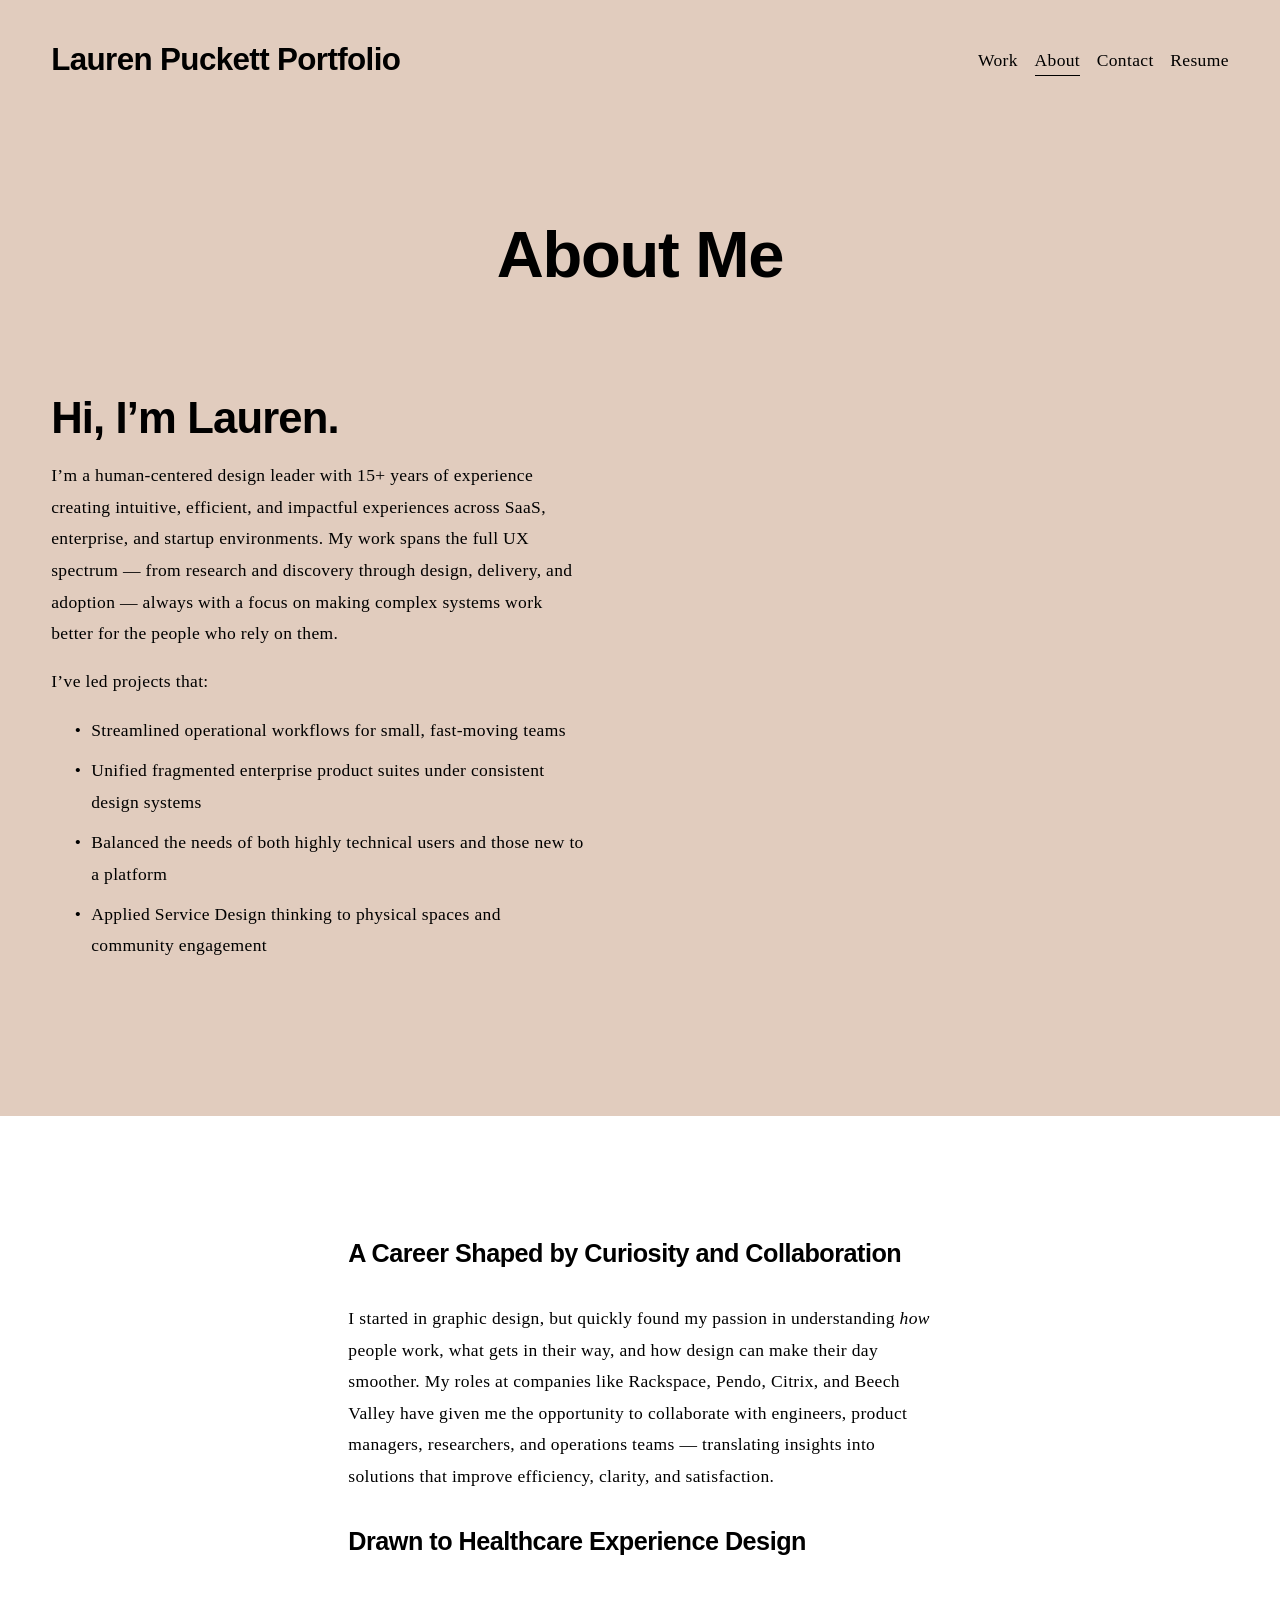
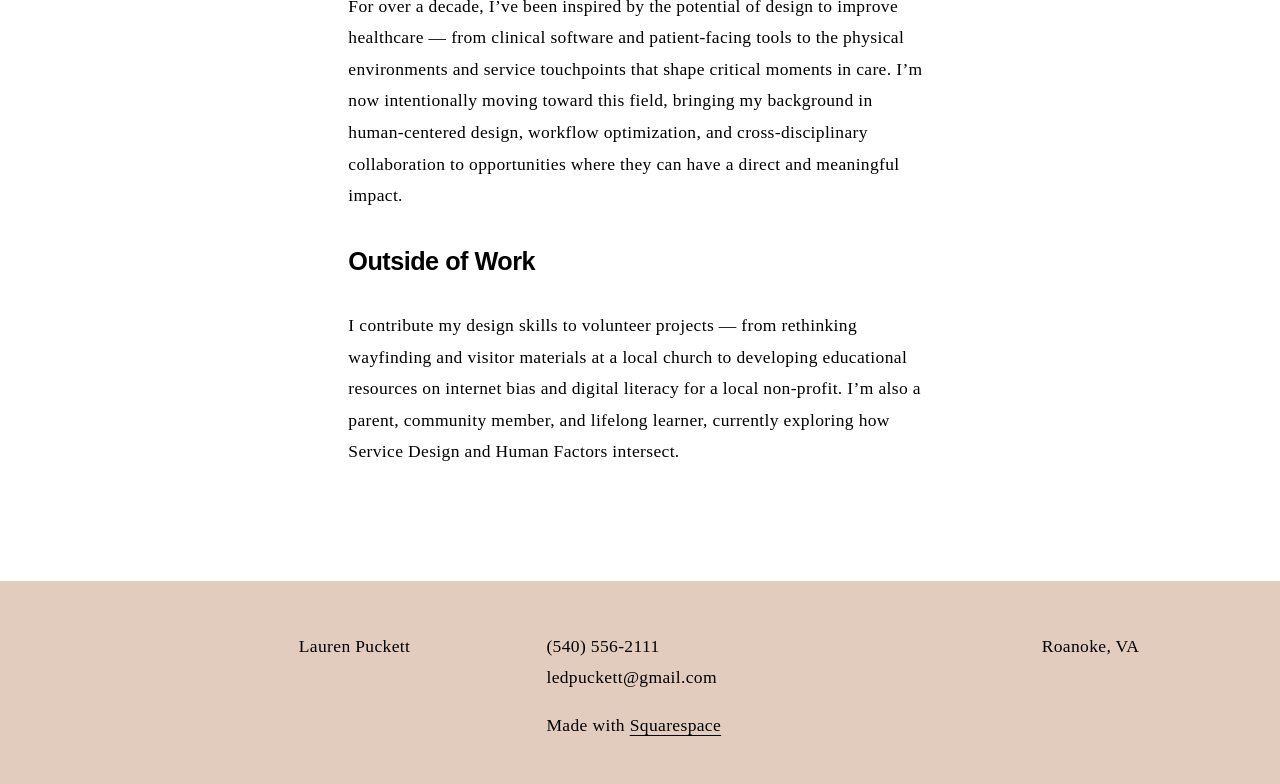
==== static-site/about/index.html @ b306e702 "Add static portfolio archive and GitHub Pages deployment" ====
<!doctype html>
<html xmlns:og="http://opengraphprotocol.org/schema/" xmlns:fb="http://www.facebook.com/2008/fbml" lang="en-US"  >
  <head>
    <meta http-equiv="X-UA-Compatible" content="IE=edge,chrome=1">
    <meta name="viewport" content="width=device-width, initial-scale=1">
    <!-- This is Squarespace. --><!-- sphere-seahorse-fy7e -->
<base href="">
<meta charset="utf-8" />
<title>About &mdash; Lauren Puckett Portfolio</title>
<meta http-equiv="Accept-CH" content="Sec-CH-UA-Platform-Version, Sec-CH-UA-Model" /><link rel="icon" type="image/x-icon" href="../assets/images.squarespace-cdn.com/content/v1/689cc88384eb314fcfc9f237/c896ab8c-9a8d-4127-ac3a-586899a2bc55/favicon--q2f39b9f0ad5f.ico"/>
<link rel="canonical" href="index.html"/>
<meta property="og:site_name" content="Lauren Puckett Portfolio"/>
<meta property="og:title" content="About &mdash; Lauren Puckett Portfolio"/>
<meta property="og:url" content="index.html"/>
<meta property="og:type" content="website"/>
<meta itemprop="name" content="About — Lauren Puckett Portfolio"/>
<meta itemprop="url" content="index.html"/>
<meta name="twitter:title" content="About — Lauren Puckett Portfolio"/>
<meta name="twitter:url" content="index.html"/>
<meta name="twitter:card" content="summary"/>
<meta name="description" content="" />
<link rel="preconnect" href="../assets/images.squarespace-cdn.com/index.bin">
<link rel="preconnect" href="../assets/use.typekit.net/index.bin" crossorigin>
<link rel="preconnect" href="../assets/p.typekit.net/index.bin" crossorigin>
<script type="text/javascript" src="../assets/use.typekit.net/ik/5oRa1Dgs-L1FjmF-NYQvxd_Z3aTxk141N_bWIL-7GDCfecjJXnX1IyvhF2jtFRZLFR6ojhwt52wtFemKwDIXZcFcjD8cwRwae6MKfcuTdc8zdKu3Scv7fbKyFsMMeMb6MKG4f43uIMMjgkMfH6qJ1R9bMg65JMJ7fbKiFsMMegI6MTMgC-r9DMj.js" async fetchpriority="high" onload="try{Typekit.load();}catch(e){} document.documentElement.classList.remove('wf-loading');"></script>
<script>document.documentElement.classList.add('wf-loading')</script>
<style>@keyframes fonts-loading { 0%, 99% { color: transparent; } } html.wf-loading * { animation: fonts-loading 3s; }</style>
<script type="text/javascript" crossorigin="anonymous" defer="true" nomodule="nomodule" src="../assets/assets.squarespace.com/@sqs/polyfiller/1.6/legacy.js"></script>
<script type="text/javascript" crossorigin="anonymous" defer="true" src="../assets/assets.squarespace.com/@sqs/polyfiller/1.6/modern.js"></script>
<script data-name="static-context">Static = window.Static || {}; Static.SQUARESPACE_CONTEXT = {"betaFeatureFlags":["member_areas_feature","new_stacked_index","campaigns_discount_section_in_automations","public_api_discounts_enabled","campaigns_merch_state","scripts_defer","i18n_beta_website_locales","enable_modernized_standalone_pages_kill_switch","output_template_css_assets","campaigns_thumbnail_layout","marketing_landing_page","commerce_product_payment_plan_editing","marketing_automations","enable_modernized_pdp_m3_fluid","contacts_and_campaigns_redesign","supports_versioned_template_assets","enable_form_submission_trigger","enable_modernized_pdp_m3_layout_ux","campaigns_discount_section_in_blasts","campaigns_new_image_layout_picker","override_block_styles","campaigns_table_v2","campaigns_import_discounts","modernized-pdp-m2-enabled","nested_categories"],"facebookAppId":"314192535267336","facebookApiVersion":"v6.0","rollups":{"squarespace-announcement-bar":{"js":"../assets/assets.squarespace.com/universal/scripts-compressed/announcement-bar-af8852d144aea019-min.en-US.js"},"squarespace-audio-player":{"css":"../assets/assets.squarespace.com/universal/styles-compressed/audio-player-b05f5197a871c566-min.en-US.css","js":"../assets/assets.squarespace.com/universal/scripts-compressed/audio-player-1edd64a4cf17c190-min.en-US.js"},"squarespace-blog-collection-list":{"css":"../assets/assets.squarespace.com/universal/styles-compressed/blog-collection-list-b4046463b72f34e2-min.en-US.css","js":"../assets/assets.squarespace.com/universal/scripts-compressed/blog-collection-list-d1cb4d231b7bd2d9-min.en-US.js"},"squarespace-calendar-block-renderer":{"css":"../assets/assets.squarespace.com/universal/styles-compressed/calendar-block-renderer-c3fef2a497c8e56b-min.en-US.css","js":"../assets/assets.squarespace.com/universal/scripts-compressed/calendar-block-renderer-5e2fc68f5d72c514-min.en-US.js"},"squarespace-chartjs-helpers":{"css":"../assets/assets.squarespace.com/universal/styles-compressed/chartjs-helpers-96b256171ee039c1-min.en-US.css","js":"../assets/assets.squarespace.com/universal/scripts-compressed/chartjs-helpers-68bb885b45e80b06-min.en-US.js"},"squarespace-comments":{"css":"../assets/assets.squarespace.com/universal/styles-compressed/comments-fff333d4c89ebeea-min.en-US.css","js":"../assets/assets.squarespace.com/universal/scripts-compressed/comments-7f15870dfec9335d-min.en-US.js"},"squarespace-custom-css-popup":{"css":"../assets/assets.squarespace.com/universal/styles-compressed/custom-css-popup-bcad0a168a2d18df-min.en-US.css","js":"../assets/assets.squarespace.com/universal/scripts-compressed/custom-css-popup-5d00dc8443a6a3a4-min.en-US.js"},"squarespace-dialog":{"css":"../assets/assets.squarespace.com/universal/styles-compressed/dialog-86aacd645d83874c-min.en-US.css","js":"../assets/assets.squarespace.com/universal/scripts-compressed/dialog-2b4af781631f6fad-min.en-US.js"},"squarespace-events-collection":{"css":"../assets/assets.squarespace.com/universal/styles-compressed/events-collection-c3fef2a497c8e56b-min.en-US.css","js":"../assets/assets.squarespace.com/universal/scripts-compressed/events-collection-0787b3d0d23c98f1-min.en-US.js"},"squarespace-form-rendering-utils":{"js":"../assets/assets.squarespace.com/universal/scripts-compressed/form-rendering-utils-e052838a72f4372d-min.en-US.js"},"squarespace-forms":{"css":"../assets/assets.squarespace.com/universal/styles-compressed/forms-0afd3c6ac30bbab1-min.en-US.css","js":"../assets/assets.squarespace.com/universal/scripts-compressed/forms-e5cec6a39de18b62-min.en-US.js"},"squarespace-gallery-collection-list":{"css":"../assets/assets.squarespace.com/universal/styles-compressed/gallery-collection-list-b4046463b72f34e2-min.en-US.css","js":"../assets/assets.squarespace.com/universal/scripts-compressed/gallery-collection-list-9537a843c229ee51-min.en-US.js"},"squarespace-image-zoom":{"css":"../assets/assets.squarespace.com/universal/styles-compressed/image-zoom-b4046463b72f34e2-min.en-US.css","js":"../assets/assets.squarespace.com/universal/scripts-compressed/image-zoom-2bd05a385cc2d38d-min.en-US.js"},"squarespace-pinterest":{"css":"../assets/assets.squarespace.com/universal/styles-compressed/pinterest-b4046463b72f34e2-min.en-US.css","js":"../assets/assets.squarespace.com/universal/scripts-compressed/pinterest-91826e15bec6b127-min.en-US.js"},"squarespace-popup-overlay":{"css":"../assets/assets.squarespace.com/universal/styles-compressed/popup-overlay-b742b752f5880972-min.en-US.css","js":"../assets/assets.squarespace.com/universal/scripts-compressed/popup-overlay-fcb1efbbc6a99ab1-min.en-US.js"},"squarespace-product-quick-view":{"css":"../assets/assets.squarespace.com/universal/styles-compressed/product-quick-view-0afd3c6ac30bbab1-min.en-US.css","js":"../assets/assets.squarespace.com/universal/scripts-compressed/product-quick-view-a8c98f55ad862b20-min.en-US.js"},"squarespace-products-collection-item-v2":{"css":"../assets/assets.squarespace.com/universal/styles-compressed/products-collection-item-v2-b4046463b72f34e2-min.en-US.css","js":"../assets/assets.squarespace.com/universal/scripts-compressed/products-collection-item-v2-0bdde0a530e65c35-min.en-US.js"},"squarespace-products-collection-list-v2":{"css":"../assets/assets.squarespace.com/universal/styles-compressed/products-collection-list-v2-b4046463b72f34e2-min.en-US.css","js":"../assets/assets.squarespace.com/universal/scripts-compressed/products-collection-list-v2-57f05cf8177470d3-min.en-US.js"},"squarespace-search-page":{"css":"../assets/assets.squarespace.com/universal/styles-compressed/search-page-90a67fc09b9b32c6-min.en-US.css","js":"../assets/assets.squarespace.com/universal/scripts-compressed/search-page-5e67e9fbe7cfa7c9-min.en-US.js"},"squarespace-search-preview":{"js":"../assets/assets.squarespace.com/universal/scripts-compressed/search-preview-0ef076d00060688c-min.en-US.js"},"squarespace-simple-liking":{"css":"../assets/assets.squarespace.com/universal/styles-compressed/simple-liking-701bf8bbc05ec6aa-min.en-US.css","js":"../assets/assets.squarespace.com/universal/scripts-compressed/simple-liking-abe35829ec344b9b-min.en-US.js"},"squarespace-social-buttons":{"css":"../assets/assets.squarespace.com/universal/styles-compressed/social-buttons-95032e5fa98e47a5-min.en-US.css","js":"../assets/assets.squarespace.com/universal/scripts-compressed/social-buttons-d7611ec542beeb0d-min.en-US.js"},"squarespace-tourdates":{"css":"../assets/assets.squarespace.com/universal/styles-compressed/tourdates-b4046463b72f34e2-min.en-US.css","js":"../assets/assets.squarespace.com/universal/scripts-compressed/tourdates-14c80ed1268bd360-min.en-US.js"},"squarespace-website-overlays-manager":{"css":"../assets/assets.squarespace.com/universal/styles-compressed/website-overlays-manager-07ea5a4e004e6710-min.en-US.css","js":"../assets/assets.squarespace.com/universal/scripts-compressed/website-overlays-manager-5494290298565b62-min.en-US.js"}},"pageType":2,"website":{"id":"689cc88384eb314fcfc9f237","captchaSettings":{"enabledForDonations":false},"cloneable":false,"contentModifiedOn":1770418809246,"formattingLocale":"en-US","fullSiteTitle":"About \u2014 Lauren Puckett Portfolio","identifier":"sphere-seahorse-fy7e","imageMetadataProcessingEnabled":false,"isHstsEnabled":true,"language":"en-US","location":{},"primaryDomain":"www.laurenpuckettportfolio.com","screenshotId":"38d2b3ce68814fff97a3f4e561adb79c390d36815efb8a6736020a22d64f7f85","shareButtonOptions":{"8":true,"6":true,"7":true,"3":true,"2":true,"1":true,"4":true},"showOwnerLogin":false,"siteDescription":"","siteStatus":{},"siteTitle":"Lauren Puckett Portfolio","sslSetting":3,"timeZone":"America/New_York","translationLocale":"en-US","typekitId":"","websiteType":4,"hasBeenCloneable":false,"statsMigrated":false,"authenticUrl":"../index.html","baseUrl":"../index.html","internalUrl":"https://sphere-seahorse-fy7e.squarespace.com","machineTimeZoneOffset":-14400000,"timeZoneAbbr":"EDT","timeZoneOffset":-14400000},"websiteSettings":{"id":"689cc88384eb314fcfc9f23a","websiteId":"689cc88384eb314fcfc9f237","subjects":[],"country":"US","state":"VA","simpleLikingEnabled":true,"popupOverlaySettings":{"style":1,"enabledPages":[]},"commentLikesAllowed":true,"commentAnonAllowed":true,"commentThreaded":true,"commentApprovalRequired":false,"commentAvatarsOn":true,"commentSortType":2,"commentFlagThreshold":0,"commentFlagsAllowed":true,"commentEnableByDefault":true,"commentDisableAfterDaysDefault":0,"disqusShortname":"","commentsEnabled":false,"businessHours":{},"storeSettings":{"returnPolicy":null,"termsOfService":null,"privacyPolicy":null,"expressCheckout":false,"continueShoppingLinkUrl":"/","useLightCart":false,"showNoteField":false,"shippingCountryDefaultValue":"US","billToShippingDefaultValue":false,"showShippingPhoneNumber":true,"isShippingPhoneRequired":false,"showBillingPhoneNumber":true,"isBillingPhoneRequired":false,"currenciesSupported":["USD","CAD","GBP","AUD","EUR","CHF","NOK","SEK","DKK","NZD","SGD","MXN","HKD","CZK","ILS","MYR","RUB","PHP","PLN","THB","BRL","ARS","COP","IDR","INR","JPY","ZAR"],"defaultCurrency":"USD","selectedCurrency":"USD","measurementStandard":1,"showCustomCheckoutForm":false,"checkoutPageMarketingOptInEnabled":true,"enableMailingListOptInByDefault":false,"sameAsRetailLocation":false,"merchandisingSettings":{"scarcityEnabledOnProductItems":false,"scarcityEnabledOnProductBlocks":false,"scarcityMessageType":"DEFAULT_SCARCITY_MESSAGE","scarcityThreshold":10,"multipleQuantityAllowedForServices":true,"restockNotificationsEnabled":false,"restockNotificationsMailingListSignUpEnabled":false,"relatedProductsEnabled":false,"relatedProductsOrdering":"random","soldOutVariantsDropdownDisabled":false,"productComposerOptedIn":false,"productComposerABTestOptedOut":false,"productReviewsEnabled":false},"minimumOrderSubtotalEnabled":false,"minimumOrderSubtotal":{"currency":"USD","value":"0.00"},"addToCartConfirmationType":2,"isLive":false,"multipleQuantityAllowedForServices":true},"useEscapeKeyToLogin":false,"ssBadgeType":1,"ssBadgePosition":4,"ssBadgeVisibility":1,"ssBadgeDevices":1,"pinterestOverlayOptions":{"mode":"disabled"},"userAccountsSettings":{"loginAllowed":true,"signupAllowed":true}},"cookieSettings":{"isCookieBannerEnabled":false,"isRestrictiveCookiePolicyEnabled":false,"cookieBannerText":"","cookieBannerTheme":"","cookieBannerVariant":"","cookieBannerPosition":"","cookieBannerCtaVariant":"","cookieBannerCtaText":"","cookieBannerAcceptType":"OPT_IN","cookieBannerOptOutCtaText":"","cookieBannerHasOptOut":false,"cookieBannerHasManageCookies":true,"cookieBannerManageCookiesLabel":"","cookieBannerSavedPreferencesText":"","cookieBannerSavedPreferencesLayout":"PILL"},"websiteCloneable":false,"collection":{"title":"About","id":"689cccbb88a1dc0d80a3fcef","fullUrl":"index.html","type":10,"permissionType":1},"subscribed":false,"appDomain":"squarespace.com","templateTweakable":true,"tweakJSON":{"form-use-theme-colors":"true","header-logo-height":"20px","header-mobile-logo-max-height":"30px","header-vert-padding":"3vw","header-width":"Full","maxPageWidth":"1800px","mobile-header-vert-padding":"6vw","pagePadding":"4vw","tweak-blog-alternating-side-by-side-image-aspect-ratio":"1:1 Square","tweak-blog-alternating-side-by-side-image-spacing":"6%","tweak-blog-alternating-side-by-side-meta-spacing":"20px","tweak-blog-alternating-side-by-side-primary-meta":"Categories","tweak-blog-alternating-side-by-side-read-more-spacing":"20px","tweak-blog-alternating-side-by-side-secondary-meta":"Date","tweak-blog-basic-grid-columns":"2","tweak-blog-basic-grid-image-aspect-ratio":"3:2 Standard","tweak-blog-basic-grid-image-spacing":"50px","tweak-blog-basic-grid-meta-spacing":"37px","tweak-blog-basic-grid-primary-meta":"Categories","tweak-blog-basic-grid-read-more-spacing":"37px","tweak-blog-basic-grid-secondary-meta":"Date","tweak-blog-item-custom-width":"75","tweak-blog-item-show-author-profile":"true","tweak-blog-item-width":"Medium","tweak-blog-masonry-columns":"2","tweak-blog-masonry-horizontal-spacing":"30px","tweak-blog-masonry-image-spacing":"20px","tweak-blog-masonry-meta-spacing":"20px","tweak-blog-masonry-primary-meta":"Categories","tweak-blog-masonry-read-more-spacing":"20px","tweak-blog-masonry-secondary-meta":"Date","tweak-blog-masonry-vertical-spacing":"30px","tweak-blog-side-by-side-image-aspect-ratio":"1:1 Square","tweak-blog-side-by-side-image-spacing":"6%","tweak-blog-side-by-side-meta-spacing":"20px","tweak-blog-side-by-side-primary-meta":"Categories","tweak-blog-side-by-side-read-more-spacing":"20px","tweak-blog-side-by-side-secondary-meta":"Date","tweak-blog-single-column-image-spacing":"50px","tweak-blog-single-column-meta-spacing":"30px","tweak-blog-single-column-primary-meta":"Categories","tweak-blog-single-column-read-more-spacing":"30px","tweak-blog-single-column-secondary-meta":"Date","tweak-events-stacked-show-thumbnails":"true","tweak-events-stacked-thumbnail-size":"3:2 Standard","tweak-fixed-header":"false","tweak-fixed-header-style":"Basic","tweak-global-animations-animation-curve":"ease","tweak-global-animations-animation-delay":"0.1s","tweak-global-animations-animation-duration":"0.1s","tweak-global-animations-animation-style":"none","tweak-global-animations-animation-type":"none","tweak-global-animations-complexity-level":"detailed","tweak-global-animations-enabled":"false","tweak-portfolio-grid-basic-custom-height":"50","tweak-portfolio-grid-overlay-custom-height":"50","tweak-portfolio-hover-follow-acceleration":"10%","tweak-portfolio-hover-follow-animation-duration":"Medium","tweak-portfolio-hover-follow-animation-type":"Fade","tweak-portfolio-hover-follow-delimiter":"Forward Slash","tweak-portfolio-hover-follow-front":"false","tweak-portfolio-hover-follow-layout":"Inline","tweak-portfolio-hover-follow-size":"75","tweak-portfolio-hover-follow-text-spacing-x":"1.5","tweak-portfolio-hover-follow-text-spacing-y":"1.5","tweak-portfolio-hover-static-animation-duration":"Medium","tweak-portfolio-hover-static-animation-type":"Scale Up","tweak-portfolio-hover-static-delimiter":"Forward Slash","tweak-portfolio-hover-static-front":"false","tweak-portfolio-hover-static-layout":"Stacked","tweak-portfolio-hover-static-size":"75","tweak-portfolio-hover-static-text-spacing-x":"1.5","tweak-portfolio-hover-static-text-spacing-y":"1.5","tweak-portfolio-index-background-animation-duration":"Medium","tweak-portfolio-index-background-animation-type":"Fade","tweak-portfolio-index-background-custom-height":"50","tweak-portfolio-index-background-delimiter":"None","tweak-portfolio-index-background-height":"Large","tweak-portfolio-index-background-horizontal-alignment":"Center","tweak-portfolio-index-background-link-format":"Stacked","tweak-portfolio-index-background-persist":"false","tweak-portfolio-index-background-vertical-alignment":"Middle","tweak-portfolio-index-background-width":"Full","tweak-transparent-header":"false"},"templateId":"5c5a519771c10ba3470d8101","templateVersion":"7.1","pageFeatures":[1,2,4],"gmRenderKey":"QUl6YVN5Q0JUUk9xNkx1dkZfSUUxcjQ2LVQ0QWVUU1YtMGQ3bXk4","templateScriptsRootUrl":"../assets/static1.squarespace.com/static/vta/5c5a519771c10ba3470d8101/scripts","impersonatedSession":false,"tzData":{"zones":[[-300,"US","E%sT",null]],"rules":{"US":[[1967,2006,null,"Oct","lastSun","2:00","0","S"],[1987,2006,null,"Apr","Sun>=1","2:00","1:00","D"],[2007,"max",null,"Mar","Sun>=8","2:00","1:00","D"],[2007,"max",null,"Nov","Sun>=1","2:00","0","S"]]}},"showAnnouncementBar":false,"recaptchaEnterpriseContext":{"recaptchaEnterpriseSiteKey":"6LdDFQwjAAAAAPigEvvPgEVbb7QBm-TkVJdDTlAv"},"i18nContext":{"timeZoneData":{"id":"America/New_York","name":"Eastern Time"}},"env":"PRODUCTION","visitorFormContext":{"formFieldFormats":{"initialPhoneFormat":{"id":0,"type":"PHONE_NUMBER","country":"US","labelLocale":"en-US","fields":[{"type":"SEPARATOR","label":"(","identifier":"LeftParen","length":0,"required":false,"metadata":{}},{"type":"FIELD","label":"1","identifier":"1","length":3,"required":false,"metadata":{}},{"type":"SEPARATOR","label":")","identifier":"RightParen","length":0,"required":false,"metadata":{}},{"type":"SEPARATOR","label":" ","identifier":"Space","length":0,"required":false,"metadata":{}},{"type":"FIELD","label":"2","identifier":"2","length":3,"required":false,"metadata":{}},{"type":"SEPARATOR","label":"-","identifier":"Dash","length":0,"required":false,"metadata":{}},{"type":"FIELD","label":"3","identifier":"3","length":14,"required":false,"metadata":{}}]},"initialNameOrder":"GIVEN_FIRST","initialAddressFormat":{"id":0,"type":"ADDRESS","country":"US","labelLocale":"en","fields":[{"type":"FIELD","label":"Address Line 1","identifier":"Line1","length":0,"required":true,"metadata":{"autocomplete":"address-line1"}},{"type":"SEPARATOR","label":"\n","identifier":"Newline","length":0,"required":false,"metadata":{}},{"type":"FIELD","label":"Address Line 2","identifier":"Line2","length":0,"required":false,"metadata":{"autocomplete":"address-line2"}},{"type":"SEPARATOR","label":"\n","identifier":"Newline","length":0,"required":false,"metadata":{}},{"type":"FIELD","label":"City","identifier":"City","length":0,"required":true,"metadata":{"autocomplete":"address-level2"}},{"type":"SEPARATOR","label":",","identifier":"Comma","length":0,"required":false,"metadata":{}},{"type":"SEPARATOR","label":" ","identifier":"Space","length":0,"required":false,"metadata":{}},{"type":"FIELD","label":"State","identifier":"State","length":0,"required":true,"metadata":{"autocomplete":"address-level1"}},{"type":"SEPARATOR","label":" ","identifier":"Space","length":0,"required":false,"metadata":{}},{"type":"FIELD","label":"ZIP Code","identifier":"Zip","length":0,"required":true,"metadata":{"autocomplete":"postal-code"}}]},"countries":[{"name":"Afghanistan","code":"AF","phoneCode":"+93"},{"name":"\u00C5land Islands","code":"AX","phoneCode":"+358"},{"name":"Albania","code":"AL","phoneCode":"+355"},{"name":"Algeria","code":"DZ","phoneCode":"+213"},{"name":"American Samoa","code":"AS","phoneCode":"+1"},{"name":"Andorra","code":"AD","phoneCode":"+376"},{"name":"Angola","code":"AO","phoneCode":"+244"},{"name":"Anguilla","code":"AI","phoneCode":"+1"},{"name":"Antigua & Barbuda","code":"AG","phoneCode":"+1"},{"name":"Argentina","code":"AR","phoneCode":"+54"},{"name":"Armenia","code":"AM","phoneCode":"+374"},{"name":"Aruba","code":"AW","phoneCode":"+297"},{"name":"Ascension Island","code":"AC","phoneCode":"+247"},{"name":"Australia","code":"AU","phoneCode":"+61"},{"name":"Austria","code":"AT","phoneCode":"+43"},{"name":"Azerbaijan","code":"AZ","phoneCode":"+994"},{"name":"Bahamas","code":"BS","phoneCode":"+1"},{"name":"Bahrain","code":"BH","phoneCode":"+973"},{"name":"Bangladesh","code":"BD","phoneCode":"+880"},{"name":"Barbados","code":"BB","phoneCode":"+1"},{"name":"Belarus","code":"BY","phoneCode":"+375"},{"name":"Belgium","code":"BE","phoneCode":"+32"},{"name":"Belize","code":"BZ","phoneCode":"+501"},{"name":"Benin","code":"BJ","phoneCode":"+229"},{"name":"Bermuda","code":"BM","phoneCode":"+1"},{"name":"Bhutan","code":"BT","phoneCode":"+975"},{"name":"Bolivia","code":"BO","phoneCode":"+591"},{"name":"Bosnia & Herzegovina","code":"BA","phoneCode":"+387"},{"name":"Botswana","code":"BW","phoneCode":"+267"},{"name":"Brazil","code":"BR","phoneCode":"+55"},{"name":"British Indian Ocean Territory","code":"IO","phoneCode":"+246"},{"name":"British Virgin Islands","code":"VG","phoneCode":"+1"},{"name":"Brunei","code":"BN","phoneCode":"+673"},{"name":"Bulgaria","code":"BG","phoneCode":"+359"},{"name":"Burkina Faso","code":"BF","phoneCode":"+226"},{"name":"Burundi","code":"BI","phoneCode":"+257"},{"name":"Cambodia","code":"KH","phoneCode":"+855"},{"name":"Cameroon","code":"CM","phoneCode":"+237"},{"name":"Canada","code":"CA","phoneCode":"+1"},{"name":"Cape Verde","code":"CV","phoneCode":"+238"},{"name":"Caribbean Netherlands","code":"BQ","phoneCode":"+599"},{"name":"Cayman Islands","code":"KY","phoneCode":"+1"},{"name":"Central African Republic","code":"CF","phoneCode":"+236"},{"name":"Chad","code":"TD","phoneCode":"+235"},{"name":"Chile","code":"CL","phoneCode":"+56"},{"name":"China","code":"CN","phoneCode":"+86"},{"name":"Christmas Island","code":"CX","phoneCode":"+61"},{"name":"Cocos (Keeling) Islands","code":"CC","phoneCode":"+61"},{"name":"Colombia","code":"CO","phoneCode":"+57"},{"name":"Comoros","code":"KM","phoneCode":"+269"},{"name":"Congo - Brazzaville","code":"CG","phoneCode":"+242"},{"name":"Congo - Kinshasa","code":"CD","phoneCode":"+243"},{"name":"Cook Islands","code":"CK","phoneCode":"+682"},{"name":"Costa Rica","code":"CR","phoneCode":"+506"},{"name":"C\u00F4te d\u2019Ivoire","code":"CI","phoneCode":"+225"},{"name":"Croatia","code":"HR","phoneCode":"+385"},{"name":"Cuba","code":"CU","phoneCode":"+53"},{"name":"Cura\u00E7ao","code":"CW","phoneCode":"+599"},{"name":"Cyprus","code":"CY","phoneCode":"+357"},{"name":"Czechia","code":"CZ","phoneCode":"+420"},{"name":"Denmark","code":"DK","phoneCode":"+45"},{"name":"Djibouti","code":"DJ","phoneCode":"+253"},{"name":"Dominica","code":"DM","phoneCode":"+1"},{"name":"Dominican Republic","code":"DO","phoneCode":"+1"},{"name":"Ecuador","code":"EC","phoneCode":"+593"},{"name":"Egypt","code":"EG","phoneCode":"+20"},{"name":"El Salvador","code":"SV","phoneCode":"+503"},{"name":"Equatorial Guinea","code":"GQ","phoneCode":"+240"},{"name":"Eritrea","code":"ER","phoneCode":"+291"},{"name":"Estonia","code":"EE","phoneCode":"+372"},{"name":"Eswatini","code":"SZ","phoneCode":"+268"},{"name":"Ethiopia","code":"ET","phoneCode":"+251"},{"name":"Falkland Islands","code":"FK","phoneCode":"+500"},{"name":"Faroe Islands","code":"FO","phoneCode":"+298"},{"name":"Fiji","code":"FJ","phoneCode":"+679"},{"name":"Finland","code":"FI","phoneCode":"+358"},{"name":"France","code":"FR","phoneCode":"+33"},{"name":"French Guiana","code":"GF","phoneCode":"+594"},{"name":"French Polynesia","code":"PF","phoneCode":"+689"},{"name":"Gabon","code":"GA","phoneCode":"+241"},{"name":"Gambia","code":"GM","phoneCode":"+220"},{"name":"Georgia","code":"GE","phoneCode":"+995"},{"name":"Germany","code":"DE","phoneCode":"+49"},{"name":"Ghana","code":"GH","phoneCode":"+233"},{"name":"Gibraltar","code":"GI","phoneCode":"+350"},{"name":"Greece","code":"GR","phoneCode":"+30"},{"name":"Greenland","code":"GL","phoneCode":"+299"},{"name":"Grenada","code":"GD","phoneCode":"+1"},{"name":"Guadeloupe","code":"GP","phoneCode":"+590"},{"name":"Guam","code":"GU","phoneCode":"+1"},{"name":"Guatemala","code":"GT","phoneCode":"+502"},{"name":"Guernsey","code":"GG","phoneCode":"+44"},{"name":"Guinea","code":"GN","phoneCode":"+224"},{"name":"Guinea-Bissau","code":"GW","phoneCode":"+245"},{"name":"Guyana","code":"GY","phoneCode":"+592"},{"name":"Haiti","code":"HT","phoneCode":"+509"},{"name":"Honduras","code":"HN","phoneCode":"+504"},{"name":"Hong Kong SAR China","code":"HK","phoneCode":"+852"},{"name":"Hungary","code":"HU","phoneCode":"+36"},{"name":"Iceland","code":"IS","phoneCode":"+354"},{"name":"India","code":"IN","phoneCode":"+91"},{"name":"Indonesia","code":"ID","phoneCode":"+62"},{"name":"Iran","code":"IR","phoneCode":"+98"},{"name":"Iraq","code":"IQ","phoneCode":"+964"},{"name":"Ireland","code":"IE","phoneCode":"+353"},{"name":"Isle of Man","code":"IM","phoneCode":"+44"},{"name":"Israel","code":"IL","phoneCode":"+972"},{"name":"Italy","code":"IT","phoneCode":"+39"},{"name":"Jamaica","code":"JM","phoneCode":"+1"},{"name":"Japan","code":"JP","phoneCode":"+81"},{"name":"Jersey","code":"JE","phoneCode":"+44"},{"name":"Jordan","code":"JO","phoneCode":"+962"},{"name":"Kazakhstan","code":"KZ","phoneCode":"+7"},{"name":"Kenya","code":"KE","phoneCode":"+254"},{"name":"Kiribati","code":"KI","phoneCode":"+686"},{"name":"Kosovo","code":"XK","phoneCode":"+383"},{"name":"Kuwait","code":"KW","phoneCode":"+965"},{"name":"Kyrgyzstan","code":"KG","phoneCode":"+996"},{"name":"Laos","code":"LA","phoneCode":"+856"},{"name":"Latvia","code":"LV","phoneCode":"+371"},{"name":"Lebanon","code":"LB","phoneCode":"+961"},{"name":"Lesotho","code":"LS","phoneCode":"+266"},{"name":"Liberia","code":"LR","phoneCode":"+231"},{"name":"Libya","code":"LY","phoneCode":"+218"},{"name":"Liechtenstein","code":"LI","phoneCode":"+423"},{"name":"Lithuania","code":"LT","phoneCode":"+370"},{"name":"Luxembourg","code":"LU","phoneCode":"+352"},{"name":"Macao SAR China","code":"MO","phoneCode":"+853"},{"name":"Madagascar","code":"MG","phoneCode":"+261"},{"name":"Malawi","code":"MW","phoneCode":"+265"},{"name":"Malaysia","code":"MY","phoneCode":"+60"},{"name":"Maldives","code":"MV","phoneCode":"+960"},{"name":"Mali","code":"ML","phoneCode":"+223"},{"name":"Malta","code":"MT","phoneCode":"+356"},{"name":"Marshall Islands","code":"MH","phoneCode":"+692"},{"name":"Martinique","code":"MQ","phoneCode":"+596"},{"name":"Mauritania","code":"MR","phoneCode":"+222"},{"name":"Mauritius","code":"MU","phoneCode":"+230"},{"name":"Mayotte","code":"YT","phoneCode":"+262"},{"name":"Mexico","code":"MX","phoneCode":"+52"},{"name":"Micronesia","code":"FM","phoneCode":"+691"},{"name":"Moldova","code":"MD","phoneCode":"+373"},{"name":"Monaco","code":"MC","phoneCode":"+377"},{"name":"Mongolia","code":"MN","phoneCode":"+976"},{"name":"Montenegro","code":"ME","phoneCode":"+382"},{"name":"Montserrat","code":"MS","phoneCode":"+1"},{"name":"Morocco","code":"MA","phoneCode":"+212"},{"name":"Mozambique","code":"MZ","phoneCode":"+258"},{"name":"Myanmar (Burma)","code":"MM","phoneCode":"+95"},{"name":"Namibia","code":"NA","phoneCode":"+264"},{"name":"Nauru","code":"NR","phoneCode":"+674"},{"name":"Nepal","code":"NP","phoneCode":"+977"},{"name":"Netherlands","code":"NL","phoneCode":"+31"},{"name":"New Caledonia","code":"NC","phoneCode":"+687"},{"name":"New Zealand","code":"NZ","phoneCode":"+64"},{"name":"Nicaragua","code":"NI","phoneCode":"+505"},{"name":"Niger","code":"NE","phoneCode":"+227"},{"name":"Nigeria","code":"NG","phoneCode":"+234"},{"name":"Niue","code":"NU","phoneCode":"+683"},{"name":"Norfolk Island","code":"NF","phoneCode":"+672"},{"name":"Northern Mariana Islands","code":"MP","phoneCode":"+1"},{"name":"North Korea","code":"KP","phoneCode":"+850"},{"name":"North Macedonia","code":"MK","phoneCode":"+389"},{"name":"Norway","code":"NO","phoneCode":"+47"},{"name":"Oman","code":"OM","phoneCode":"+968"},{"name":"Pakistan","code":"PK","phoneCode":"+92"},{"name":"Palau","code":"PW","phoneCode":"+680"},{"name":"Palestinian Territories","code":"PS","phoneCode":"+970"},{"name":"Panama","code":"PA","phoneCode":"+507"},{"name":"Papua New Guinea","code":"PG","phoneCode":"+675"},{"name":"Paraguay","code":"PY","phoneCode":"+595"},{"name":"Peru","code":"PE","phoneCode":"+51"},{"name":"Philippines","code":"PH","phoneCode":"+63"},{"name":"Poland","code":"PL","phoneCode":"+48"},{"name":"Portugal","code":"PT","phoneCode":"+351"},{"name":"Puerto Rico","code":"PR","phoneCode":"+1"},{"name":"Qatar","code":"QA","phoneCode":"+974"},{"name":"R\u00E9union","code":"RE","phoneCode":"+262"},{"name":"Romania","code":"RO","phoneCode":"+40"},{"name":"Russia","code":"RU","phoneCode":"+7"},{"name":"Rwanda","code":"RW","phoneCode":"+250"},{"name":"Samoa","code":"WS","phoneCode":"+685"},{"name":"San Marino","code":"SM","phoneCode":"+378"},{"name":"S\u00E3o Tom\u00E9 & Pr\u00EDncipe","code":"ST","phoneCode":"+239"},{"name":"Saudi Arabia","code":"SA","phoneCode":"+966"},{"name":"Senegal","code":"SN","phoneCode":"+221"},{"name":"Serbia","code":"RS","phoneCode":"+381"},{"name":"Seychelles","code":"SC","phoneCode":"+248"},{"name":"Sierra Leone","code":"SL","phoneCode":"+232"},{"name":"Singapore","code":"SG","phoneCode":"+65"},{"name":"Sint Maarten","code":"SX","phoneCode":"+1"},{"name":"Slovakia","code":"SK","phoneCode":"+421"},{"name":"Slovenia","code":"SI","phoneCode":"+386"},{"name":"Solomon Islands","code":"SB","phoneCode":"+677"},{"name":"Somalia","code":"SO","phoneCode":"+252"},{"name":"South Africa","code":"ZA","phoneCode":"+27"},{"name":"South Korea","code":"KR","phoneCode":"+82"},{"name":"South Sudan","code":"SS","phoneCode":"+211"},{"name":"Spain","code":"ES","phoneCode":"+34"},{"name":"Sri Lanka","code":"LK","phoneCode":"+94"},{"name":"St. Barth\u00E9lemy","code":"BL","phoneCode":"+590"},{"name":"St. Helena","code":"SH","phoneCode":"+290"},{"name":"St. Kitts & Nevis","code":"KN","phoneCode":"+1"},{"name":"St. Lucia","code":"LC","phoneCode":"+1"},{"name":"St. Martin","code":"MF","phoneCode":"+590"},{"name":"St. Pierre & Miquelon","code":"PM","phoneCode":"+508"},{"name":"St. Vincent & Grenadines","code":"VC","phoneCode":"+1"},{"name":"Sudan","code":"SD","phoneCode":"+249"},{"name":"Suriname","code":"SR","phoneCode":"+597"},{"name":"Svalbard & Jan Mayen","code":"SJ","phoneCode":"+47"},{"name":"Sweden","code":"SE","phoneCode":"+46"},{"name":"Switzerland","code":"CH","phoneCode":"+41"},{"name":"Syria","code":"SY","phoneCode":"+963"},{"name":"Taiwan","code":"TW","phoneCode":"+886"},{"name":"Tajikistan","code":"TJ","phoneCode":"+992"},{"name":"Tanzania","code":"TZ","phoneCode":"+255"},{"name":"Thailand","code":"TH","phoneCode":"+66"},{"name":"Timor-Leste","code":"TL","phoneCode":"+670"},{"name":"Togo","code":"TG","phoneCode":"+228"},{"name":"Tokelau","code":"TK","phoneCode":"+690"},{"name":"Tonga","code":"TO","phoneCode":"+676"},{"name":"Trinidad & Tobago","code":"TT","phoneCode":"+1"},{"name":"Tristan da Cunha","code":"TA","phoneCode":"+290"},{"name":"Tunisia","code":"TN","phoneCode":"+216"},{"name":"T\u00FCrkiye","code":"TR","phoneCode":"+90"},{"name":"Turkmenistan","code":"TM","phoneCode":"+993"},{"name":"Turks & Caicos Islands","code":"TC","phoneCode":"+1"},{"name":"Tuvalu","code":"TV","phoneCode":"+688"},{"name":"U.S. Virgin Islands","code":"VI","phoneCode":"+1"},{"name":"Uganda","code":"UG","phoneCode":"+256"},{"name":"Ukraine","code":"UA","phoneCode":"+380"},{"name":"United Arab Emirates","code":"AE","phoneCode":"+971"},{"name":"United Kingdom","code":"GB","phoneCode":"+44"},{"name":"United States","code":"US","phoneCode":"+1"},{"name":"Uruguay","code":"UY","phoneCode":"+598"},{"name":"Uzbekistan","code":"UZ","phoneCode":"+998"},{"name":"Vanuatu","code":"VU","phoneCode":"+678"},{"name":"Vatican City","code":"VA","phoneCode":"+39"},{"name":"Venezuela","code":"VE","phoneCode":"+58"},{"name":"Vietnam","code":"VN","phoneCode":"+84"},{"name":"Wallis & Futuna","code":"WF","phoneCode":"+681"},{"name":"Western Sahara","code":"EH","phoneCode":"+212"},{"name":"Yemen","code":"YE","phoneCode":"+967"},{"name":"Zambia","code":"ZM","phoneCode":"+260"},{"name":"Zimbabwe","code":"ZW","phoneCode":"+263"}]},"localizedStrings":{"validation":{"noValidSelection":"A valid selection must be made.","invalidUrl":"Must be a valid URL.","stringTooLong":"Value should have a length no longer than {0}.","containsInvalidKey":"{0} contains an invalid key.","invalidTwitterUsername":"Must be a valid Twitter username.","valueOutsideRange":"Value must be in the range {0} to {1}.","invalidPassword":"Passwords should not contain whitespace.","missingRequiredSubfields":"{0} is missing required subfields: {1}","invalidCurrency":"Currency value should be formatted like 1234 or 123.99.","invalidMapSize":"Value should contain exactly {0} elements.","subfieldsRequired":"All fields in {0} are required.","formSubmissionFailed":"Form submission failed. Review the following information: {0}.","invalidCountryCode":"Country code should have an optional plus and up to 4 digits.","invalidDate":"This is not a real date.","required":"{0} is required.","invalidStringLength":"Value should be {0} characters long.","invalidEmail":"Email addresses should follow the format user@domain.com.","invalidListLength":"Value should be {0} elements long.","allEmpty":"Please fill out at least one form field.","missingRequiredQuestion":"Missing a required question.","invalidQuestion":"Contained an invalid question.","captchaFailure":"Captcha validation failed. Please try again.","stringTooShort":"Value should have a length of at least {0}.","invalid":"{0} is not valid.","formErrors":"Form Errors","containsInvalidValue":"{0} contains an invalid value.","invalidUnsignedNumber":"Numbers must contain only digits and no other characters.","invalidName":"Valid names contain only letters, numbers, spaces, ', or - characters."},"submit":"Submit","status":{"title":"{@} Block","learnMore":"Learn more"},"name":{"firstName":"First Name","lastName":"Last Name"},"lightbox":{"openForm":"Open Form"},"likert":{"agree":"Agree","stronglyDisagree":"Strongly Disagree","disagree":"Disagree","stronglyAgree":"Strongly Agree","neutral":"Neutral"},"time":{"am":"AM","second":"Second","pm":"PM","minute":"Minute","amPm":"AM/PM","hour":"Hour"},"notFound":"Form not found.","date":{"yyyy":"YYYY","year":"Year","mm":"MM","day":"Day","month":"Month","dd":"DD"},"phone":{"country":"Country","number":"Number","prefix":"Prefix","areaCode":"Area Code","line":"Line"},"submitError":"Unable to submit form. Please try again later.","address":{"stateProvince":"State/Province","country":"Country","zipPostalCode":"Zip/Postal Code","address2":"Address 2","address1":"Address 1","city":"City"},"email":{"signUp":"Sign up for news and updates"},"required":"(required)","invalidData":"Invalid form data."}}};</script><script type="text/javascript">SQUARESPACE_ROLLUPS = {};</script>
<script>(function(rollups, name) { if (!rollups[name]) { rollups[name] = {}; } rollups[name].js = ["../assets/assets.squarespace.com/universal/scripts-compressed/visitor-site-error-reporter-bff7e78698fe42cc-min.en-US.js"]; })(SQUARESPACE_ROLLUPS, 'squarespace-visitor_site_error_reporter');</script>
<script crossorigin="anonymous" src="../assets/assets.squarespace.com/universal/scripts-compressed/visitor-site-error-reporter-bff7e78698fe42cc-min.en-US.js" defer ></script><script>(function(rollups, name) { if (!rollups[name]) { rollups[name] = {}; } rollups[name].js = ["../assets/assets.squarespace.com/universal/scripts-compressed/extract-css-runtime-ef3997ee8670844f-min.en-US.js"]; })(SQUARESPACE_ROLLUPS, 'squarespace-extract_css_runtime');</script>
<script crossorigin="anonymous" src="../assets/assets.squarespace.com/universal/scripts-compressed/extract-css-runtime-ef3997ee8670844f-min.en-US.js" defer ></script><script>(function(rollups, name) { if (!rollups[name]) { rollups[name] = {}; } rollups[name].js = ["../assets/assets.squarespace.com/universal/scripts-compressed/extract-css-moment-js-vendor-a5cfdec1ae227f33-min.en-US.js"]; })(SQUARESPACE_ROLLUPS, 'squarespace-extract_css_moment_js_vendor');</script>
<script crossorigin="anonymous" src="../assets/assets.squarespace.com/universal/scripts-compressed/extract-css-moment-js-vendor-a5cfdec1ae227f33-min.en-US.js" defer ></script><script>(function(rollups, name) { if (!rollups[name]) { rollups[name] = {}; } rollups[name].js = ["../assets/assets.squarespace.com/universal/scripts-compressed/cldr-resource-pack-82f1b90df6e98ed0-min.en-US.js"]; })(SQUARESPACE_ROLLUPS, 'squarespace-cldr_resource_pack');</script>
<script crossorigin="anonymous" src="../assets/assets.squarespace.com/universal/scripts-compressed/cldr-resource-pack-82f1b90df6e98ed0-min.en-US.js" defer ></script><script>(function(rollups, name) { if (!rollups[name]) { rollups[name] = {}; } rollups[name].js = ["../assets/assets.squarespace.com/universal/scripts-compressed/common-vendors-stable-784b947826b4c445-min.en-US.js"]; })(SQUARESPACE_ROLLUPS, 'squarespace-common_vendors_stable');</script>
<script crossorigin="anonymous" src="../assets/assets.squarespace.com/universal/scripts-compressed/common-vendors-stable-784b947826b4c445-min.en-US.js" defer ></script><script>(function(rollups, name) { if (!rollups[name]) { rollups[name] = {}; } rollups[name].js = ["../assets/assets.squarespace.com/universal/scripts-compressed/common-vendors-ef6eb130f2ef2287-min.en-US.js"]; })(SQUARESPACE_ROLLUPS, 'squarespace-common_vendors');</script>
<script crossorigin="anonymous" src="../assets/assets.squarespace.com/universal/scripts-compressed/common-vendors-ef6eb130f2ef2287-min.en-US.js" defer ></script><script>(function(rollups, name) { if (!rollups[name]) { rollups[name] = {}; } rollups[name].js = ["../assets/assets.squarespace.com/universal/scripts-compressed/common-3f87a2a54ea8f4fa-min.en-US.js"]; })(SQUARESPACE_ROLLUPS, 'squarespace-common');</script>
<script crossorigin="anonymous" src="../assets/assets.squarespace.com/universal/scripts-compressed/common-3f87a2a54ea8f4fa-min.en-US.js" defer ></script><script>(function(rollups, name) { if (!rollups[name]) { rollups[name] = {}; } rollups[name].js = ["../assets/assets.squarespace.com/universal/scripts-compressed/user-account-core-3f21e075457db326-min.en-US.js"]; })(SQUARESPACE_ROLLUPS, 'squarespace-user_account_core');</script>
<script crossorigin="anonymous" src="../assets/assets.squarespace.com/universal/scripts-compressed/user-account-core-3f21e075457db326-min.en-US.js" defer ></script><script>(function(rollups, name) { if (!rollups[name]) { rollups[name] = {}; } rollups[name].css = ["../assets/assets.squarespace.com/universal/styles-compressed/user-account-core-2cede17edb99327e-min.en-US.css"]; })(SQUARESPACE_ROLLUPS, 'squarespace-user_account_core');</script>
<link rel="stylesheet" type="text/css" href="../assets/assets.squarespace.com/universal/styles-compressed/user-account-core-2cede17edb99327e-min.en-US.css"><script>(function(rollups, name) { if (!rollups[name]) { rollups[name] = {}; } rollups[name].js = ["../assets/assets.squarespace.com/universal/scripts-compressed/performance-6c0f7df399a6c21b-min.en-US.js"]; })(SQUARESPACE_ROLLUPS, 'squarespace-performance');</script>
<script crossorigin="anonymous" src="../assets/assets.squarespace.com/universal/scripts-compressed/performance-6c0f7df399a6c21b-min.en-US.js" defer ></script><link rel="stylesheet" type="text/css" href="../assets/definitions.sqspcdn.com/website-component-definition/static-assets/website.components.html/5404b2ce-879f-4573-8f48-3e8ed16cfef9_797/website.components.html.styles.css"/><link rel="stylesheet" type="text/css" href="../assets/definitions.sqspcdn.com/website-component-definition/static-assets/website.components.imageFluid/3339cff2-a853-421d-9cbb-751b31810628_784/website.components.imageFluid.styles.css"/><script defer src="../assets/definitions.sqspcdn.com/website-component-definition/static-assets/website.components.imageFluid/3339cff2-a853-421d-9cbb-751b31810628_784/image-effect-film-grain.js"></script><script defer src="../assets/definitions.sqspcdn.com/website-component-definition/static-assets/website.components.imageFluid/3339cff2-a853-421d-9cbb-751b31810628_784/image-effect-refracted-lines.js"></script><script defer src="../assets/definitions.sqspcdn.com/website-component-definition/static-assets/website.components.html/5404b2ce-879f-4573-8f48-3e8ed16cfef9_797/website.components.html.visitor.js"></script><script defer src="../assets/definitions.sqspcdn.com/website-component-definition/static-assets/website.components.imageFluid/3339cff2-a853-421d-9cbb-751b31810628_784/image-effect-parallax.js"></script><script defer src="../assets/definitions.sqspcdn.com/website-component-definition/static-assets/website.components.imageFluid/3339cff2-a853-421d-9cbb-751b31810628_784/8458.js"></script><script defer src="../assets/definitions.sqspcdn.com/website-component-definition/static-assets/website.components.imageFluid/3339cff2-a853-421d-9cbb-751b31810628_784/9882.js"></script><script defer src="../assets/definitions.sqspcdn.com/website-component-definition/static-assets/website.components.imageFluid/3339cff2-a853-421d-9cbb-751b31810628_784/6644.js"></script><script defer src="../assets/definitions.sqspcdn.com/website-component-definition/static-assets/website.components.imageFluid/3339cff2-a853-421d-9cbb-751b31810628_784/website.components.imageFluid.visitor.js"></script><script defer src="../assets/definitions.sqspcdn.com/website-component-definition/static-assets/website.components.imageFluid/3339cff2-a853-421d-9cbb-751b31810628_784/2513.js"></script><script defer src="../assets/definitions.sqspcdn.com/website-component-definition/static-assets/website.components.imageFluid/3339cff2-a853-421d-9cbb-751b31810628_784/8018.js"></script><script defer src="../assets/definitions.sqspcdn.com/website-component-definition/static-assets/website.components.imageFluid/3339cff2-a853-421d-9cbb-751b31810628_784/image-effect-liquid.js"></script><script defer src="../assets/definitions.sqspcdn.com/website-component-definition/static-assets/website.components.imageFluid/3339cff2-a853-421d-9cbb-751b31810628_784/image-effect-refracted-circles.js"></script><script defer src="../assets/definitions.sqspcdn.com/website-component-definition/static-assets/website.components.imageFluid/3339cff2-a853-421d-9cbb-751b31810628_784/website.components.imageFluid.shared.constants.js"></script><script type="application/ld+json">{"url":"../index.html","name":"Lauren Puckett Portfolio","description":"","@context":"http://schema.org","@type":"WebSite"}</script><script type="application/ld+json">{"address":"","openingHours":"","@context":"http://schema.org","@type":"LocalBusiness"}</script><link rel="stylesheet" type="text/css" href="../assets/static1.squarespace.com/static/versioned-site-css/689cc88384eb314fcfc9f237/5/5c5a519771c10ba3470d8101/689cc88384eb314fcfc9f23f/1810/site--qc5d31a7d968b.css"/><link rel="stylesheet" type="text/css" href="../assets/static1.squarespace.com/static/vta/5c5a519771c10ba3470d8101/versioned-assets/1784658820989-T86EF34M4QVPBBCSSFUN/static.css"/><script>Static.COOKIE_BANNER_CAPABLE = true;</script>
<!-- End of Squarespace Headers -->
    
    
  </head>

  <body
    id="collection-689cccbb88a1dc0d80a3fcef"
    class="
      tweak-blog-alternating-side-by-side-width-full tweak-blog-alternating-side-by-side-image-aspect-ratio-11-square tweak-blog-alternating-side-by-side-text-alignment-left tweak-blog-alternating-side-by-side-read-more-style-show tweak-blog-alternating-side-by-side-image-text-alignment-middle tweak-blog-alternating-side-by-side-delimiter-bullet tweak-blog-alternating-side-by-side-meta-position-top tweak-blog-alternating-side-by-side-primary-meta-categories tweak-blog-alternating-side-by-side-secondary-meta-date tweak-blog-alternating-side-by-side-excerpt-show image-block-poster-text-alignment-left image-block-card-content-position-center image-block-card-text-alignment-left image-block-overlap-content-position-center image-block-overlap-text-alignment-left image-block-collage-content-position-center image-block-collage-text-alignment-left image-block-stack-text-alignment-left form-use-theme-colors form-field-style-solid form-field-shape-square form-field-border-all form-field-checkbox-type-icon form-field-checkbox-fill-solid form-field-checkbox-color-inverted form-field-checkbox-shape-square form-field-checkbox-layout-stack form-field-radio-type-icon form-field-radio-fill-solid form-field-radio-color-normal form-field-radio-shape-pill form-field-radio-layout-stack form-field-survey-fill-solid form-field-survey-color-normal form-field-survey-shape-pill form-field-hover-focus-outline form-submit-button-style-label  tweak-global-animations-complexity-level-detailed tweak-global-animations-animation-style-none tweak-global-animations-animation-type-none tweak-global-animations-animation-curve-ease tweak-blog-masonry-width-full tweak-blog-masonry-text-alignment-left tweak-blog-masonry-primary-meta-categories tweak-blog-masonry-secondary-meta-date tweak-blog-masonry-meta-position-top tweak-blog-masonry-read-more-style-show tweak-blog-masonry-delimiter-space tweak-blog-masonry-image-placement-above tweak-blog-masonry-excerpt-show tweak-portfolio-grid-overlay-width-full tweak-portfolio-grid-overlay-height-large tweak-portfolio-grid-overlay-image-aspect-ratio-11-square tweak-portfolio-grid-overlay-text-placement-center tweak-portfolio-grid-overlay-show-text-after-hover tweak-blog-single-column-width-full tweak-blog-single-column-text-alignment-center tweak-blog-single-column-image-placement-above tweak-blog-single-column-delimiter-bullet tweak-blog-single-column-read-more-style-show tweak-blog-single-column-primary-meta-categories tweak-blog-single-column-secondary-meta-date tweak-blog-single-column-meta-position-top tweak-blog-single-column-content-full-post header-width-full   tweak-fixed-header-style-basic tweak-blog-item-width-medium tweak-blog-item-text-alignment-left tweak-blog-item-meta-position-above-title tweak-blog-item-show-categories tweak-blog-item-show-date tweak-blog-item-show-author-name tweak-blog-item-show-author-profile tweak-blog-item-delimiter-bullet tweak-blog-side-by-side-width-full tweak-blog-side-by-side-image-placement-left tweak-blog-side-by-side-image-aspect-ratio-11-square tweak-blog-side-by-side-primary-meta-categories tweak-blog-side-by-side-secondary-meta-date tweak-blog-side-by-side-meta-position-top tweak-blog-side-by-side-text-alignment-left tweak-blog-side-by-side-image-text-alignment-middle tweak-blog-side-by-side-read-more-style-show tweak-blog-side-by-side-delimiter-bullet tweak-blog-side-by-side-excerpt-show primary-button-style-solid primary-button-shape-square secondary-button-style-solid secondary-button-shape-square tertiary-button-style-solid tertiary-button-shape-square tweak-events-stacked-width-full tweak-events-stacked-height-large  tweak-events-stacked-show-thumbnails tweak-events-stacked-thumbnail-size-32-standard tweak-events-stacked-date-style-with-text tweak-events-stacked-show-time tweak-events-stacked-show-location  tweak-events-stacked-show-excerpt  tweak-blog-basic-grid-width-full tweak-blog-basic-grid-image-aspect-ratio-32-standard tweak-blog-basic-grid-text-alignment-left tweak-blog-basic-grid-delimiter-bullet tweak-blog-basic-grid-image-placement-above tweak-blog-basic-grid-read-more-style-show tweak-blog-basic-grid-primary-meta-categories tweak-blog-basic-grid-secondary-meta-date tweak-blog-basic-grid-excerpt-show tweak-portfolio-grid-basic-width-full tweak-portfolio-grid-basic-height-large tweak-portfolio-grid-basic-image-aspect-ratio-11-square tweak-portfolio-grid-basic-text-alignment-left tweak-portfolio-grid-basic-hover-effect-fade header-overlay-alignment-center tweak-portfolio-index-background-link-format-stacked tweak-portfolio-index-background-width-full tweak-portfolio-index-background-height-large  tweak-portfolio-index-background-vertical-alignment-middle tweak-portfolio-index-background-horizontal-alignment-center tweak-portfolio-index-background-delimiter-none tweak-portfolio-index-background-animation-type-fade tweak-portfolio-index-background-animation-duration-medium tweak-portfolio-hover-follow-layout-inline  tweak-portfolio-hover-follow-delimiter-forward-slash tweak-portfolio-hover-follow-animation-type-fade tweak-portfolio-hover-follow-animation-duration-medium tweak-portfolio-hover-static-layout-stacked  tweak-portfolio-hover-static-delimiter-forward-slash tweak-portfolio-hover-static-animation-type-scale-up tweak-portfolio-hover-static-animation-duration-medium hide-opentable-icons opentable-style-dark tweak-product-quick-view-button-style-floating tweak-product-quick-view-button-position-bottom tweak-product-quick-view-lightbox-excerpt-display-truncate tweak-product-quick-view-lightbox-show-arrows tweak-product-quick-view-lightbox-show-close-button tweak-product-quick-view-lightbox-controls-weight-light native-currency-code-usd collection-type-page collection-layout-default collection-689cccbb88a1dc0d80a3fcef mobile-style-available sqs-seven-one
      
        
          
        
      
    "
    tabindex="-1"
  >
    <div
      id="siteWrapper"
      class="clearfix site-wrapper"
    >
      
        <div id="floatingCart" class="floating-cart hidden">
          <a href="/cart" class="icon icon--stroke icon--fill icon--cart sqs-custom-cart">
            <span class="Cart-inner">
              



  <svg class="icon icon--cart" width="61" height="49" viewBox="0 0 61 49">
  <path fill-rule="evenodd" clip-rule="evenodd" d="M0.5 2C0.5 1.17157 1.17157 0.5 2 0.5H13.6362C14.3878 0.5 15.0234 1.05632 15.123 1.80135L16.431 11.5916H59C59.5122 11.5916 59.989 11.8529 60.2645 12.2847C60.54 12.7165 60.5762 13.2591 60.3604 13.7236L50.182 35.632C49.9361 36.1614 49.4054 36.5 48.8217 36.5H18.0453C17.2937 36.5 16.6581 35.9437 16.5585 35.1987L12.3233 3.5H2C1.17157 3.5 0.5 2.82843 0.5 2ZM16.8319 14.5916L19.3582 33.5H47.8646L56.6491 14.5916H16.8319Z" />
  <path d="M18.589 35H49.7083L60 13H16L18.589 35Z" />
  <path d="M21 49C23.2091 49 25 47.2091 25 45C25 42.7909 23.2091 41 21 41C18.7909 41 17 42.7909 17 45C17 47.2091 18.7909 49 21 49Z" />
  <path d="M45 49C47.2091 49 49 47.2091 49 45C49 42.7909 47.2091 41 45 41C42.7909 41 41 42.7909 41 45C41 47.2091 42.7909 49 45 49Z" />
</svg>

              <div class="legacy-cart icon-cart-quantity">
                <span class="sqs-cart-quantity">0</span>
              </div>
            </span>
          </a>
        </div>
      

      












  <header
    data-test="header"
    id="header"
    
    class="
      
        
      
      header theme-col--primary
    "
    data-section-theme=""
    data-controller="Header"
    data-current-styles="{
                                                      &quot;layout&quot;: &quot;navRight&quot;,
                                                      &quot;action&quot;: {
                                                        &quot;buttonText&quot;: &quot;Get Started&quot;,
                                                        &quot;newWindow&quot;: false
                                                      },
                                                      &quot;showSocial&quot;: false,
                                                      &quot;socialOptions&quot;: {
                                                        &quot;socialBorderShape&quot;: &quot;none&quot;,
                                                        &quot;socialBorderStyle&quot;: &quot;outline&quot;,
                                                        &quot;socialBorderThickness&quot;: {
                                                          &quot;unit&quot;: &quot;px&quot;,
                                                          &quot;value&quot;: 1.0
                                                        }
                                                      },
                                                      &quot;menuOverlayAnimation&quot;: &quot;fade&quot;,
                                                      &quot;cartStyle&quot;: &quot;cart&quot;,
                                                      &quot;cartText&quot;: &quot;Cart&quot;,
                                                      &quot;showEmptyCartState&quot;: true,
                                                      &quot;cartOptions&quot;: {
                                                        &quot;iconType&quot;: &quot;solid-7&quot;,
                                                        &quot;cartBorderShape&quot;: &quot;none&quot;,
                                                        &quot;cartBorderStyle&quot;: &quot;outline&quot;,
                                                        &quot;cartBorderThickness&quot;: {
                                                          &quot;unit&quot;: &quot;px&quot;,
                                                          &quot;value&quot;: 1.0
                                                        }
                                                      },
                                                      &quot;showButton&quot;: false,
                                                      &quot;showCart&quot;: false,
                                                      &quot;showAccountLogin&quot;: false,
                                                      &quot;headerStyle&quot;: &quot;theme&quot;,
                                                      &quot;languagePicker&quot;: {
                                                        &quot;enabled&quot;: false,
                                                        &quot;iconEnabled&quot;: false,
                                                        &quot;iconType&quot;: &quot;globe&quot;,
                                                        &quot;flagShape&quot;: &quot;shiny&quot;,
                                                        &quot;languageFlags&quot;: [ ]
                                                      },
                                                      &quot;iconOptions&quot;: {
                                                        &quot;desktopDropdownIconOptions&quot;: {
                                                          &quot;size&quot;: {
                                                            &quot;unit&quot;: &quot;em&quot;,
                                                            &quot;value&quot;: 1.0
                                                          },
                                                          &quot;iconSpacing&quot;: {
                                                            &quot;unit&quot;: &quot;em&quot;,
                                                            &quot;value&quot;: 0.35
                                                          },
                                                          &quot;strokeWidth&quot;: {
                                                            &quot;unit&quot;: &quot;px&quot;,
                                                            &quot;value&quot;: 1.0
                                                          },
                                                          &quot;endcapType&quot;: &quot;square&quot;,
                                                          &quot;folderDropdownIcon&quot;: &quot;none&quot;,
                                                          &quot;languagePickerIcon&quot;: &quot;openArrowHead&quot;
                                                        },
                                                        &quot;mobileDropdownIconOptions&quot;: {
                                                          &quot;size&quot;: {
                                                            &quot;unit&quot;: &quot;em&quot;,
                                                            &quot;value&quot;: 1.0
                                                          },
                                                          &quot;iconSpacing&quot;: {
                                                            &quot;unit&quot;: &quot;em&quot;,
                                                            &quot;value&quot;: 0.15
                                                          },
                                                          &quot;strokeWidth&quot;: {
                                                            &quot;unit&quot;: &quot;px&quot;,
                                                            &quot;value&quot;: 0.5
                                                          },
                                                          &quot;endcapType&quot;: &quot;square&quot;,
                                                          &quot;folderDropdownIcon&quot;: &quot;openArrowHead&quot;,
                                                          &quot;languagePickerIcon&quot;: &quot;openArrowHead&quot;
                                                        }
                                                      },
                                                      &quot;mobileOptions&quot;: {
                                                        &quot;layout&quot;: &quot;logoLeftNavRight&quot;,
                                                        &quot;menuIconOptions&quot;: {
                                                          &quot;style&quot;: &quot;doubleLineHamburger&quot;,
                                                          &quot;thickness&quot;: {
                                                            &quot;unit&quot;: &quot;px&quot;,
                                                            &quot;value&quot;: 1.0
                                                          }
                                                        }
                                                      },
                                                      &quot;solidOptions&quot;: {
                                                        &quot;headerOpacity&quot;: {
                                                          &quot;unit&quot;: &quot;%&quot;,
                                                          &quot;value&quot;: 100.0
                                                        },
                                                        &quot;blurBackground&quot;: {
                                                          &quot;enabled&quot;: false,
                                                          &quot;blurRadius&quot;: {
                                                            &quot;unit&quot;: &quot;px&quot;,
                                                            &quot;value&quot;: 12.0
                                                          }
                                                        },
                                                        &quot;backgroundColor&quot;: {
                                                          &quot;type&quot;: &quot;SITE_PALETTE_COLOR&quot;,
                                                          &quot;sitePaletteColor&quot;: {
                                                            &quot;colorName&quot;: &quot;white&quot;,
                                                            &quot;alphaModifier&quot;: 1.0
                                                          }
                                                        },
                                                        &quot;navigationColor&quot;: {
                                                          &quot;type&quot;: &quot;SITE_PALETTE_COLOR&quot;,
                                                          &quot;sitePaletteColor&quot;: {
                                                            &quot;colorName&quot;: &quot;black&quot;,
                                                            &quot;alphaModifier&quot;: 1.0
                                                          }
                                                        }
                                                      },
                                                      &quot;gradientOptions&quot;: {
                                                        &quot;gradientType&quot;: &quot;faded&quot;,
                                                        &quot;headerOpacity&quot;: {
                                                          &quot;unit&quot;: &quot;%&quot;,
                                                          &quot;value&quot;: 90.0
                                                        },
                                                        &quot;blurBackground&quot;: {
                                                          &quot;enabled&quot;: false,
                                                          &quot;blurRadius&quot;: {
                                                            &quot;unit&quot;: &quot;px&quot;,
                                                            &quot;value&quot;: 12.0
                                                          }
                                                        },
                                                        &quot;backgroundColor&quot;: {
                                                          &quot;type&quot;: &quot;SITE_PALETTE_COLOR&quot;,
                                                          &quot;sitePaletteColor&quot;: {
                                                            &quot;colorName&quot;: &quot;white&quot;,
                                                            &quot;alphaModifier&quot;: 1.0
                                                          }
                                                        },
                                                        &quot;navigationColor&quot;: {
                                                          &quot;type&quot;: &quot;SITE_PALETTE_COLOR&quot;,
                                                          &quot;sitePaletteColor&quot;: {
                                                            &quot;colorName&quot;: &quot;black&quot;,
                                                            &quot;alphaModifier&quot;: 1.0
                                                          }
                                                        }
                                                      },
                                                      &quot;dropShadowOptions&quot;: {
                                                        &quot;enabled&quot;: false,
                                                        &quot;blur&quot;: {
                                                          &quot;unit&quot;: &quot;px&quot;,
                                                          &quot;value&quot;: 12.0
                                                        },
                                                        &quot;spread&quot;: {
                                                          &quot;unit&quot;: &quot;px&quot;,
                                                          &quot;value&quot;: 0.0
                                                        },
                                                        &quot;distance&quot;: {
                                                          &quot;unit&quot;: &quot;px&quot;,
                                                          &quot;value&quot;: 12.0
                                                        }
                                                      },
                                                      &quot;borderOptions&quot;: {
                                                        &quot;enabled&quot;: false,
                                                        &quot;position&quot;: &quot;bottom&quot;,
                                                        &quot;thickness&quot;: {
                                                          &quot;unit&quot;: &quot;px&quot;,
                                                          &quot;value&quot;: 4.0
                                                        }
                                                      },
                                                      &quot;showPromotedElement&quot;: false,
                                                      &quot;buttonVariant&quot;: &quot;primary&quot;,
                                                      &quot;blurBackground&quot;: {
                                                        &quot;enabled&quot;: false,
                                                        &quot;blurRadius&quot;: {
                                                          &quot;unit&quot;: &quot;px&quot;,
                                                          &quot;value&quot;: 12.0
                                                        }
                                                      },
                                                      &quot;headerOpacity&quot;: {
                                                        &quot;unit&quot;: &quot;%&quot;,
                                                        &quot;value&quot;: 100.0
                                                      }
                                                    }"
    data-section-id="header"
    data-header-style="theme"
    data-language-picker="{
                                                      &quot;enabled&quot;: false,
                                                      &quot;iconEnabled&quot;: false,
                                                      &quot;iconType&quot;: &quot;globe&quot;,
                                                      &quot;flagShape&quot;: &quot;shiny&quot;,
                                                      &quot;languageFlags&quot;: [ ]
                                                    }"
    
    
    data-first-focusable-element
    tabindex="-1"
    style="
      
      
      
        --solidHeaderBackgroundColor: hsla(var(--white-hsl), 1);
      
      
        --solidHeaderNavigationColor: hsla(var(--black-hsl), 1);
      
      
        --gradientHeaderBackgroundColor: hsla(var(--white-hsl), 1);
      
      
        --gradientHeaderNavigationColor: hsla(var(--black-hsl), 1);
      
    "
  >
    <svg  style="display:none" viewBox="0 0 22 22" xmlns="http://www.w3.org/2000/svg">
  <symbol id="circle" >
    <path d="M11.5 17C14.5376 17 17 14.5376 17 11.5C17 8.46243 14.5376 6 11.5 6C8.46243 6 6 8.46243 6 11.5C6 14.5376 8.46243 17 11.5 17Z" fill="none" />
  </symbol>

  <symbol id="circleFilled" >
    <path d="M11.5 17C14.5376 17 17 14.5376 17 11.5C17 8.46243 14.5376 6 11.5 6C8.46243 6 6 8.46243 6 11.5C6 14.5376 8.46243 17 11.5 17Z" />
  </symbol>

  <symbol id="dash" >
    <path d="M11 11H19H3" />
  </symbol>

  <symbol id="squareFilled" >
    <rect x="6" y="6" width="11" height="11" />
  </symbol>

  <symbol id="square" >
    <rect x="7" y="7" width="9" height="9" fill="none" stroke="inherit" />
  </symbol>
  
  <symbol id="plus" >
    <path d="M11 3V19" />
    <path d="M19 11L3 11"/>
  </symbol>
  
  <symbol id="closedArrow" >
    <path d="M11 11V2M11 18.1797L17 11.1477L5 11.1477L11 18.1797Z" fill="none" />
  </symbol>
  
  <symbol id="closedArrowFilled" >
    <path d="M11 11L11 2" stroke="inherit" fill="none"  />
    <path fill-rule="evenodd" clip-rule="evenodd" d="M2.74695 9.38428L19.038 9.38428L10.8925 19.0846L2.74695 9.38428Z" stroke-width="1" />
  </symbol>
  
  <symbol id="closedArrowHead" viewBox="0 0 22 22"  xmlns="http://www.w3.org/2000/symbol">
    <path d="M18 7L11 15L4 7L18 7Z" fill="none" stroke="inherit" />
  </symbol>
  
  
  <symbol id="closedArrowHeadFilled" viewBox="0 0 22 22"  xmlns="http://www.w3.org/2000/symbol">
    <path d="M18.875 6.5L11 15.5L3.125 6.5L18.875 6.5Z" />
  </symbol>
  
  <symbol id="openArrow" >
    <path d="M11 18.3591L11 3" stroke="inherit" fill="none"  />
    <path d="M18 11.5L11 18.5L4 11.5" stroke="inherit" fill="none"  />
  </symbol>
  
  <symbol id="openArrowHead" >
    <path d="M18 7L11 14L4 7" fill="none" />
  </symbol>

  <symbol id="pinchedArrow" >
    <path d="M11 17.3591L11 2" fill="none" />
    <path d="M2 11C5.85455 12.2308 8.81818 14.9038 11 18C13.1818 14.8269 16.1455 12.1538 20 11" fill="none" />
  </symbol>

  <symbol id="pinchedArrowFilled" >
    <path d="M11.05 10.4894C7.04096 8.73759 1.05005 8 1.05005 8C6.20459 11.3191 9.41368 14.1773 11.05 21C12.6864 14.0851 15.8955 11.227 21.05 8C21.05 8 15.0591 8.73759 11.05 10.4894Z" stroke-width="1"/>
    <path d="M11 11L11 1" fill="none"/>
  </symbol>

  <symbol id="pinchedArrowHead" >
    <path d="M2 7.24091C5.85455 8.40454 8.81818 10.9318 11 13.8591C13.1818 10.8591 16.1455 8.33181 20 7.24091"  fill="none" />
  </symbol>
  
  <symbol id="pinchedArrowHeadFilled" >
    <path d="M11.05 7.1591C7.04096 5.60456 1.05005 4.95001 1.05005 4.95001C6.20459 7.89547 9.41368 10.4318 11.05 16.4864C12.6864 10.35 15.8955 7.81365 21.05 4.95001C21.05 4.95001 15.0591 5.60456 11.05 7.1591Z" />
  </symbol>

</svg>
    
<div class="sqs-announcement-bar-dropzone"></div>

    <div class="header-announcement-bar-wrapper">
      
      <a
        href="#page"
        class="header-skip-link sqs-button-element--primary"
      >
        Skip to Content
      </a>
      


<style>
    @supports (-webkit-backdrop-filter: none) or (backdrop-filter: none) {
        .header-blur-background {
            
            
        }
    }
</style>
      <div
        class="header-border"
        data-header-style="theme"
        data-header-border="false"
        data-test="header-border"
        style="




"
      ></div>
      <div
        class="header-dropshadow"
        data-header-style="theme"
        data-header-dropshadow="false"
        data-test="header-dropshadow"
        style=""
      ></div>
      
      

      <div class='header-inner container--fluid
        
        
        
         header-mobile-layout-logo-left-nav-right
        
        
        
        
        
        
         header-layout-nav-right
        
        
        
        
        
        
        
        
        '
        data-test="header-inner"
        >
        <!-- Background -->
        <div class="header-background theme-bg--primary"></div>

        <div class="header-display-desktop" data-content-field="site-title">
          

          

          

          

          

          
          
            
            <!-- Social -->
            
          
            
            <!-- Title and nav wrapper -->
            <div class="header-title-nav-wrapper">
              

              

              
                
                <!-- Title -->
                
                  <div
                    class="
                      header-title
                      
                    "
                    data-animation-role="header-element"
                  >
                    
                      <div class="header-title-text">
                        <a id="site-title" href="/" data-animation-role="header-element">Lauren Puckett Portfolio</a>
                      </div>
                    
                    
                  </div>
                
              
                
                <!-- Nav -->
                <div class="header-nav">
                  <div class="header-nav-wrapper">
                    <nav class="header-nav-list">
                      


  
    <div class="header-nav-item header-nav-item--collection">
      <a
        href="../work/index.html"
        data-animation-role="header-element"
        
      >
        Work
      </a>
    </div>
  
  
  


  
    <div class="header-nav-item header-nav-item--collection header-nav-item--active">
      <a
        href="index.html"
        data-animation-role="header-element"
        
          aria-current="page"
        
      >
        About
      </a>
    </div>
  
  
  


  
    <div class="header-nav-item header-nav-item--collection">
      <a
        href="../contact/index.html"
        data-animation-role="header-element"
        
      >
        Contact
      </a>
    </div>
  
  
  


    <div class="header-nav-item header-nav-item--external">
      <a href="../assets/www.laurenpuckettportfolio.com/s/LaurenPuckett-Resume-2026.pdf"  target="_blank"  data-animation-role="header-element">Resume</a>
    </div>
  




                    </nav>
                  </div>
                </div>
              
              
            </div>
          
            
            <!-- Actions -->
            <div class="header-actions header-actions--right">
              
                
              
              

              

            
            

              
              <div class="showOnMobile">
                
              </div>

              
              <div class="showOnDesktop">
                
              </div>

              
            </div>
          
            


<style>
  .top-bun, 
  .patty, 
  .bottom-bun {
    height: 1px;
  }
</style>

<!-- Burger -->
<div class="header-burger

  menu-overlay-does-not-have-visible-non-navigation-items


  
  no-actions
  
" data-animation-role="header-element">
  <button class="header-burger-btn burger" data-test="header-burger">
    <span hidden class="js-header-burger-open-title visually-hidden">Open Menu</span>
    <span hidden class="js-header-burger-close-title visually-hidden">Close Menu</span>
    <div class="burger-box">
      <div class="burger-inner header-menu-icon-doubleLineHamburger">
        <div class="top-bun"></div>
        <div class="patty"></div>
        <div class="bottom-bun"></div>
      </div>
    </div>
  </button>
</div>

          

        </div>
        <div class="header-display-mobile" data-content-field="site-title">
          
            
            <!-- Social -->
            
          
            
            <!-- Title and nav wrapper -->
            <div class="header-title-nav-wrapper">
              

              

              
                
                <!-- Title -->
                
                  <div
                    class="
                      header-title
                      
                    "
                    data-animation-role="header-element"
                  >
                    
                      <div class="header-title-text">
                        <a id="site-title" href="/" data-animation-role="header-element">Lauren Puckett Portfolio</a>
                      </div>
                    
                    
                  </div>
                
              
                
                <!-- Nav -->
                <div class="header-nav">
                  <div class="header-nav-wrapper">
                    <nav class="header-nav-list">
                      


  
    <div class="header-nav-item header-nav-item--collection">
      <a
        href="../work/index.html"
        data-animation-role="header-element"
        
      >
        Work
      </a>
    </div>
  
  
  


  
    <div class="header-nav-item header-nav-item--collection header-nav-item--active">
      <a
        href="index.html"
        data-animation-role="header-element"
        
          aria-current="page"
        
      >
        About
      </a>
    </div>
  
  
  


  
    <div class="header-nav-item header-nav-item--collection">
      <a
        href="../contact/index.html"
        data-animation-role="header-element"
        
      >
        Contact
      </a>
    </div>
  
  
  


    <div class="header-nav-item header-nav-item--external">
      <a href="../assets/www.laurenpuckettportfolio.com/s/LaurenPuckett-Resume-2026.pdf"  target="_blank"  data-animation-role="header-element">Resume</a>
    </div>
  




                    </nav>
                  </div>
                </div>
              
              
            </div>
          
            
            <!-- Actions -->
            <div class="header-actions header-actions--right">
              
                
              
              

              

            
            

              
              <div class="showOnMobile">
                
              </div>

              
              <div class="showOnDesktop">
                
              </div>

              
            </div>
          
            


<style>
  .top-bun, 
  .patty, 
  .bottom-bun {
    height: 1px;
  }
</style>

<!-- Burger -->
<div class="header-burger

  menu-overlay-does-not-have-visible-non-navigation-items


  
  no-actions
  
" data-animation-role="header-element">
  <button class="header-burger-btn burger" data-test="header-burger">
    <span hidden class="js-header-burger-open-title visually-hidden">Open Menu</span>
    <span hidden class="js-header-burger-close-title visually-hidden">Close Menu</span>
    <div class="burger-box">
      <div class="burger-inner header-menu-icon-doubleLineHamburger">
        <div class="top-bun"></div>
        <div class="patty"></div>
        <div class="bottom-bun"></div>
      </div>
    </div>
  </button>
</div>

          
          
          
          
          
        </div>
      </div>
    </div>
    <!-- (Mobile) Menu Navigation -->
    <div class="header-menu header-menu--folder-list
      
      
      
      
      
      "
      data-section-theme=""
      data-current-styles="{
                                                      &quot;layout&quot;: &quot;navRight&quot;,
                                                      &quot;action&quot;: {
                                                        &quot;buttonText&quot;: &quot;Get Started&quot;,
                                                        &quot;newWindow&quot;: false
                                                      },
                                                      &quot;showSocial&quot;: false,
                                                      &quot;socialOptions&quot;: {
                                                        &quot;socialBorderShape&quot;: &quot;none&quot;,
                                                        &quot;socialBorderStyle&quot;: &quot;outline&quot;,
                                                        &quot;socialBorderThickness&quot;: {
                                                          &quot;unit&quot;: &quot;px&quot;,
                                                          &quot;value&quot;: 1.0
                                                        }
                                                      },
                                                      &quot;menuOverlayAnimation&quot;: &quot;fade&quot;,
                                                      &quot;cartStyle&quot;: &quot;cart&quot;,
                                                      &quot;cartText&quot;: &quot;Cart&quot;,
                                                      &quot;showEmptyCartState&quot;: true,
                                                      &quot;cartOptions&quot;: {
                                                        &quot;iconType&quot;: &quot;solid-7&quot;,
                                                        &quot;cartBorderShape&quot;: &quot;none&quot;,
                                                        &quot;cartBorderStyle&quot;: &quot;outline&quot;,
                                                        &quot;cartBorderThickness&quot;: {
                                                          &quot;unit&quot;: &quot;px&quot;,
                                                          &quot;value&quot;: 1.0
                                                        }
                                                      },
                                                      &quot;showButton&quot;: false,
                                                      &quot;showCart&quot;: false,
                                                      &quot;showAccountLogin&quot;: false,
                                                      &quot;headerStyle&quot;: &quot;theme&quot;,
                                                      &quot;languagePicker&quot;: {
                                                        &quot;enabled&quot;: false,
                                                        &quot;iconEnabled&quot;: false,
                                                        &quot;iconType&quot;: &quot;globe&quot;,
                                                        &quot;flagShape&quot;: &quot;shiny&quot;,
                                                        &quot;languageFlags&quot;: [ ]
                                                      },
                                                      &quot;iconOptions&quot;: {
                                                        &quot;desktopDropdownIconOptions&quot;: {
                                                          &quot;size&quot;: {
                                                            &quot;unit&quot;: &quot;em&quot;,
                                                            &quot;value&quot;: 1.0
                                                          },
                                                          &quot;iconSpacing&quot;: {
                                                            &quot;unit&quot;: &quot;em&quot;,
                                                            &quot;value&quot;: 0.35
                                                          },
                                                          &quot;strokeWidth&quot;: {
                                                            &quot;unit&quot;: &quot;px&quot;,
                                                            &quot;value&quot;: 1.0
                                                          },
                                                          &quot;endcapType&quot;: &quot;square&quot;,
                                                          &quot;folderDropdownIcon&quot;: &quot;none&quot;,
                                                          &quot;languagePickerIcon&quot;: &quot;openArrowHead&quot;
                                                        },
                                                        &quot;mobileDropdownIconOptions&quot;: {
                                                          &quot;size&quot;: {
                                                            &quot;unit&quot;: &quot;em&quot;,
                                                            &quot;value&quot;: 1.0
                                                          },
                                                          &quot;iconSpacing&quot;: {
                                                            &quot;unit&quot;: &quot;em&quot;,
                                                            &quot;value&quot;: 0.15
                                                          },
                                                          &quot;strokeWidth&quot;: {
                                                            &quot;unit&quot;: &quot;px&quot;,
                                                            &quot;value&quot;: 0.5
                                                          },
                                                          &quot;endcapType&quot;: &quot;square&quot;,
                                                          &quot;folderDropdownIcon&quot;: &quot;openArrowHead&quot;,
                                                          &quot;languagePickerIcon&quot;: &quot;openArrowHead&quot;
                                                        }
                                                      },
                                                      &quot;mobileOptions&quot;: {
                                                        &quot;layout&quot;: &quot;logoLeftNavRight&quot;,
                                                        &quot;menuIconOptions&quot;: {
                                                          &quot;style&quot;: &quot;doubleLineHamburger&quot;,
                                                          &quot;thickness&quot;: {
                                                            &quot;unit&quot;: &quot;px&quot;,
                                                            &quot;value&quot;: 1.0
                                                          }
                                                        }
                                                      },
                                                      &quot;solidOptions&quot;: {
                                                        &quot;headerOpacity&quot;: {
                                                          &quot;unit&quot;: &quot;%&quot;,
                                                          &quot;value&quot;: 100.0
                                                        },
                                                        &quot;blurBackground&quot;: {
                                                          &quot;enabled&quot;: false,
                                                          &quot;blurRadius&quot;: {
                                                            &quot;unit&quot;: &quot;px&quot;,
                                                            &quot;value&quot;: 12.0
                                                          }
                                                        },
                                                        &quot;backgroundColor&quot;: {
                                                          &quot;type&quot;: &quot;SITE_PALETTE_COLOR&quot;,
                                                          &quot;sitePaletteColor&quot;: {
                                                            &quot;colorName&quot;: &quot;white&quot;,
                                                            &quot;alphaModifier&quot;: 1.0
                                                          }
                                                        },
                                                        &quot;navigationColor&quot;: {
                                                          &quot;type&quot;: &quot;SITE_PALETTE_COLOR&quot;,
                                                          &quot;sitePaletteColor&quot;: {
                                                            &quot;colorName&quot;: &quot;black&quot;,
                                                            &quot;alphaModifier&quot;: 1.0
                                                          }
                                                        }
                                                      },
                                                      &quot;gradientOptions&quot;: {
                                                        &quot;gradientType&quot;: &quot;faded&quot;,
                                                        &quot;headerOpacity&quot;: {
                                                          &quot;unit&quot;: &quot;%&quot;,
                                                          &quot;value&quot;: 90.0
                                                        },
                                                        &quot;blurBackground&quot;: {
                                                          &quot;enabled&quot;: false,
                                                          &quot;blurRadius&quot;: {
                                                            &quot;unit&quot;: &quot;px&quot;,
                                                            &quot;value&quot;: 12.0
                                                          }
                                                        },
                                                        &quot;backgroundColor&quot;: {
                                                          &quot;type&quot;: &quot;SITE_PALETTE_COLOR&quot;,
                                                          &quot;sitePaletteColor&quot;: {
                                                            &quot;colorName&quot;: &quot;white&quot;,
                                                            &quot;alphaModifier&quot;: 1.0
                                                          }
                                                        },
                                                        &quot;navigationColor&quot;: {
                                                          &quot;type&quot;: &quot;SITE_PALETTE_COLOR&quot;,
                                                          &quot;sitePaletteColor&quot;: {
                                                            &quot;colorName&quot;: &quot;black&quot;,
                                                            &quot;alphaModifier&quot;: 1.0
                                                          }
                                                        }
                                                      },
                                                      &quot;dropShadowOptions&quot;: {
                                                        &quot;enabled&quot;: false,
                                                        &quot;blur&quot;: {
                                                          &quot;unit&quot;: &quot;px&quot;,
                                                          &quot;value&quot;: 12.0
                                                        },
                                                        &quot;spread&quot;: {
                                                          &quot;unit&quot;: &quot;px&quot;,
                                                          &quot;value&quot;: 0.0
                                                        },
                                                        &quot;distance&quot;: {
                                                          &quot;unit&quot;: &quot;px&quot;,
                                                          &quot;value&quot;: 12.0
                                                        }
                                                      },
                                                      &quot;borderOptions&quot;: {
                                                        &quot;enabled&quot;: false,
                                                        &quot;position&quot;: &quot;bottom&quot;,
                                                        &quot;thickness&quot;: {
                                                          &quot;unit&quot;: &quot;px&quot;,
                                                          &quot;value&quot;: 4.0
                                                        }
                                                      },
                                                      &quot;showPromotedElement&quot;: false,
                                                      &quot;buttonVariant&quot;: &quot;primary&quot;,
                                                      &quot;blurBackground&quot;: {
                                                        &quot;enabled&quot;: false,
                                                        &quot;blurRadius&quot;: {
                                                          &quot;unit&quot;: &quot;px&quot;,
                                                          &quot;value&quot;: 12.0
                                                        }
                                                      },
                                                      &quot;headerOpacity&quot;: {
                                                        &quot;unit&quot;: &quot;%&quot;,
                                                        &quot;value&quot;: 100.0
                                                      }
                                                    }"
      data-section-id="overlay-nav"
      data-show-account-login="false"
      data-test="header-menu">
      <div class="header-menu-bg theme-bg--primary"></div>
      <div class="header-menu-nav">
        <nav class="header-menu-nav-list">
          <div data-folder="root" class="header-menu-nav-folder">
            <div class="header-menu-nav-folder-content">
              <!-- Menu Navigation -->
<div class="header-menu-nav-wrapper">
  
    
      
        
          
            <div class="container header-menu-nav-item header-menu-nav-item--collection">
              <a
                href="../work/index.html"
                
              >
                <div class="header-menu-nav-item-content">
                  Work
                </div>
              </a>
            </div>
          
        
      
    
      
        
          
            <div class="container header-menu-nav-item header-menu-nav-item--collection header-menu-nav-item--active">
              <a
                href="index.html"
                
                  aria-current="page"
                
              >
                <div class="header-menu-nav-item-content">
                  About
                </div>
              </a>
            </div>
          
        
      
    
      
        
          
            <div class="container header-menu-nav-item header-menu-nav-item--collection">
              <a
                href="../contact/index.html"
                
              >
                <div class="header-menu-nav-item-content">
                  Contact
                </div>
              </a>
            </div>
          
        
      
    
      
        
          <div class="container header-menu-nav-item header-menu-nav-item--external">
            <a href="../assets/www.laurenpuckettportfolio.com/s/LaurenPuckett-Resume-2026.pdf"  target="_blank" >Resume</a>
          </div>
        
      
    
  
</div>

              
                
              
            </div>
            
            
            
          </div>
        </nav>
      </div>
    </div>
  </header>




      <main id="page" class="container" role="main">
        
          
            
<article class="sections" id="sections" data-page-sections="689cccbb88a1dc0d80a3fcee">
  
  
    
    


  
  











<section
  data-test="page-section"
  
  data-section-theme=""
  class='page-section 
    
      full-bleed-section
      layout-engine-section
    
    background-width--full-bleed
    
      
        section-height--custom
      
    
    
      content-width--wide
    
    horizontal-alignment--center
    vertical-alignment--middle
    
      
    
    
    '
  
  data-section-id="689cccbb88a1dc0d80a3fcf2"
  
  data-controller="SectionWrapperController"
  data-current-styles="{
                                                      &quot;imageOverlayOpacity&quot;: 0.15,
                                                      &quot;backgroundWidth&quot;: &quot;background-width--full-bleed&quot;,
                                                      &quot;sectionHeight&quot;: &quot;section-height--custom&quot;,
                                                      &quot;customSectionHeight&quot;: 10,
                                                      &quot;horizontalAlignment&quot;: &quot;horizontal-alignment--center&quot;,
                                                      &quot;verticalAlignment&quot;: &quot;vertical-alignment--middle&quot;,
                                                      &quot;contentWidth&quot;: &quot;content-width--wide&quot;,
                                                      &quot;customContentWidth&quot;: 50,
                                                      &quot;sectionAnimation&quot;: &quot;none&quot;,
                                                      &quot;backgroundMode&quot;: &quot;image&quot;
                                                    }"
  data-current-context="{
                                                      &quot;video&quot;: {
                                                        &quot;playbackSpeed&quot;: 0.5,
                                                        &quot;filter&quot;: 1,
                                                        &quot;filterStrength&quot;: 0,
                                                        &quot;zoom&quot;: 0,
                                                        &quot;videoSourceProvider&quot;: &quot;none&quot;
                                                      },
                                                      &quot;backgroundImageId&quot;: null,
                                                      &quot;backgroundMediaEffect&quot;: null,
                                                      &quot;divider&quot;: null,
                                                      &quot;typeName&quot;: &quot;page&quot;
                                                    }"
  data-animation="none"
  data-fluid-engine-section
   
  
     style="min-height: 10vh;" 
  
  
  
  
  


  data-sqsp-section="fluid-engine"


>
  <div
    class="section-border"
    
  >
    <div class="section-background">
    
      
    
    </div>
  </div>
  <div
    class='content-wrapper'
    style='
      
        
          
          padding-top: calc(10vmax / 10); padding-bottom: calc(10vmax / 10);
        
      
    '
  >
    <div
      class="content"
      
    >
      
      
      
      
      
      
      
      
      
      
      <div data-fluid-engine="true"><style>

.fe-689cccbb88a1dc0d80a3fcf1 {
  --grid-gutter: calc(var(--sqs-mobile-site-gutter, 6vw) - 11.0px);
  --cell-max-width: calc( ( var(--sqs-site-max-width, 1500px) - (11.0px * (8 - 1)) ) / 8 );

  display: grid;
  position: relative;
  grid-area: 1/1/-1/-1;
  grid-template-rows: repeat(28,minmax(24px, auto));
  grid-template-columns:
    minmax(var(--grid-gutter), 1fr)
    repeat(8, minmax(0, var(--cell-max-width)))
    minmax(var(--grid-gutter), 1fr);
  row-gap: 11.0px;
  column-gap: 11.0px;
  overflow-x: hidden;
  overflow-x: clip;
}

@media (min-width: 768px) {
  .background-width--inset .fe-689cccbb88a1dc0d80a3fcf1 {
    --inset-padding: calc(var(--sqs-site-gutter) * 2);
  }

  .fe-689cccbb88a1dc0d80a3fcf1 {
    --grid-gutter: calc(var(--sqs-site-gutter, 4vw) - 11.0px);
    --cell-max-width: calc( ( var(--sqs-site-max-width, 1500px) - (11.0px * (24 - 1)) ) / 24 );
    --inset-padding: 0vw;

    --row-height-scaling-factor: 0.0215;
    --container-width: min(var(--sqs-site-max-width, 1500px), calc(100vw - var(--sqs-site-gutter, 4vw) * 2 - var(--inset-padding) ));

    grid-template-rows: repeat(27,minmax(calc(var(--container-width) * var(--row-height-scaling-factor)), auto));
    grid-template-columns:
      minmax(var(--grid-gutter), 1fr)
      repeat(24, minmax(0, var(--cell-max-width)))
      minmax(var(--grid-gutter), 1fr);
  }
}


  .fe-block-f74ec0122a309fcb3452 {
    grid-area: 2/2/5/10;
    z-index: 0;

    @media (max-width: 767px) {
      
      
    }
  }

  .fe-block-f74ec0122a309fcb3452 .sqs-block {
    justify-content: center;
  }

  .fe-block-f74ec0122a309fcb3452 .sqs-block-alignment-wrapper {
    align-items: center;
  }

  @media (min-width: 768px) {
    .fe-block-f74ec0122a309fcb3452 {
      grid-area: 3/2/6/26;
      z-index: 0;

      

      
    }

    .fe-block-f74ec0122a309fcb3452 .sqs-block {
      justify-content: center;
    }

    .fe-block-f74ec0122a309fcb3452 .sqs-block-alignment-wrapper {
      align-items: center;
    }
  }

  .fe-block-1dbf93a1e38767057e43 {
    grid-area: 5/2/19/10;
    z-index: 1;

    @media (max-width: 767px) {
      
      
    }
  }

  .fe-block-1dbf93a1e38767057e43 .sqs-block {
    justify-content: center;
  }

  .fe-block-1dbf93a1e38767057e43 .sqs-block-alignment-wrapper {
    align-items: center;
  }

  @media (min-width: 768px) {
    .fe-block-1dbf93a1e38767057e43 {
      grid-area: 8/15/24/26;
      z-index: 1;

      

      
    }

    .fe-block-1dbf93a1e38767057e43 .sqs-block {
      justify-content: center;
    }

    .fe-block-1dbf93a1e38767057e43 .sqs-block-alignment-wrapper {
      align-items: center;
    }
  }

  .fe-block-df892cce0ca4057238d6 {
    grid-area: 19/2/21/10;
    z-index: 2;

    @media (max-width: 767px) {
      
      
    }
  }

  .fe-block-df892cce0ca4057238d6 .sqs-block {
    justify-content: center;
  }

  .fe-block-df892cce0ca4057238d6 .sqs-block-alignment-wrapper {
    align-items: center;
  }

  @media (min-width: 768px) {
    .fe-block-df892cce0ca4057238d6 {
      grid-area: 8/2/10/13;
      z-index: 2;

      

      
    }

    .fe-block-df892cce0ca4057238d6 .sqs-block {
      justify-content: center;
    }

    .fe-block-df892cce0ca4057238d6 .sqs-block-alignment-wrapper {
      align-items: center;
    }
  }

  .fe-block-e1b6272ad14262153eb0 {
    grid-area: 21/2/26/10;
    z-index: 3;

    @media (max-width: 767px) {
      
      
    }
  }

  .fe-block-e1b6272ad14262153eb0 .sqs-block {
    justify-content: flex-start;
  }

  .fe-block-e1b6272ad14262153eb0 .sqs-block-alignment-wrapper {
    align-items: flex-start;
  }

  @media (min-width: 768px) {
    .fe-block-e1b6272ad14262153eb0 {
      grid-area: 10/2/27/13;
      z-index: 3;

      

      
    }

    .fe-block-e1b6272ad14262153eb0 .sqs-block {
      justify-content: flex-start;
    }

    .fe-block-e1b6272ad14262153eb0 .sqs-block-alignment-wrapper {
      align-items: flex-start;
    }
  }

</style><div class="fluid-engine fe-689cccbb88a1dc0d80a3fcf1"><div class="fe-block fe-block-f74ec0122a309fcb3452"><div class="sqs-block website-component-block sqs-block-website-component sqs-block-html html-block" data-block-css="[&quot;/assets/definitions.sqspcdn.com/website-component-definition/static-assets/website.components.html/5404b2ce-879f-4573-8f48-3e8ed16cfef9_797/website.components.html.styles.css" data-block-scripts="[&quot;/assets/definitions.sqspcdn.com/website-component-definition/static-assets/website.components.html/5404b2ce-879f-4573-8f48-3e8ed16cfef9_797/website.components.html.visitor.js" data-block-type="1337" data-definition-name="website.components.html" data-sqsp-block="text" data-website-component-id="f74ec0122a309fcb3452" id="block-f74ec0122a309fcb3452"><div class="sqs-block-content"><div class="sqs-text-block-container">
  
  <div class="sqs-html-content" data-sqsp-text-block-content><h2 style="text-align:center;white-space:pre-wrap;">About Me</h2></div>


  
<style id="container-styles">#block-f74ec0122a309fcb3452 {
    
    --stroke-style: none;--stroke-thickness: 6px;
    
      
      
      
    



  }

  #block-f74ec0122a309fcb3452 .sqs-html-content {
    
    --tweak-text-block-padding: 6% 6% 6% 6%;
  --tweak-text-block-padding: initial;
}

  .fe-block-f74ec0122a309fcb3452 {
      mix-blend-mode: var(--tweak-text-block-blend
  );
      border-radius: var(--tweak-text-block-radius);
  }

  
  
.fe-block-f74ec0122a309fcb3452 {
      --tweak-text-block-radius: 0px 0px 0px 0px;
    }


  
  .fe-block-f74ec0122a309fcb3452 {
      --tweak-text-block-blend
  : normal;
    }
  

  .fe-block-f74ec0122a309fcb3452 {
    --blur-value: blur(15px);}

</style>

<style id="override-container-styles">
    @media screen and (max-width: 767px) {
          
            

#block-f74ec0122a309fcb3452 {
            
            }
        }
    
  
    @media screen and (max-width: 767px) {
          #block-f74ec0122a309fcb3452 .sqs-html-content {
            
            }
        }
    
  @media screen and (max-width: 767px) {
          
          

          
          
          
        }</style>

<style class="transform-overrides-vars">
    
  </style>



</div>
</div></div></div><div class="fe-block fe-block-1dbf93a1e38767057e43"><div class="sqs-block website-component-block sqs-block-website-component sqs-block-image image-block" data-block-css="[&quot;/assets/definitions.sqspcdn.com/website-component-definition/static-assets/website.components.imageFluid/3339cff2-a853-421d-9cbb-751b31810628_784/website.components.imageFluid.styles.css" data-block-scripts="[&quot;/assets/definitions.sqspcdn.com/website-component-definition/static-assets/website.components.imageFluid/3339cff2-a853-421d-9cbb-751b31810628_784/2513.js" data-block-type="1337" data-definition-name="website.components.imageFluid" data-sqsp-block="image" data-website-component-id="1dbf93a1e38767057e43" id="block-1dbf93a1e38767057e43"><div class="sqs-block-content">
































  
  
  <div
    class="fluid-image-component-root image-block-outer-wrapper design-layout-fluid image-position-right combination-animation-site-default individual-animation-site-default
    }"
    data-component-id="1dbf93a1e38767057e43"
    data-test="image-block-fluid-outer-wrapper"
    data-is-image-stretched="true"
    data-is-mask-applied="false"
    data-media-focal-point="0.5,0.5"
    
    
      data-bpo=""
      data-breakpoints="[{&quot;id&quot;:&quot;system_desktop&quot;,&quot;name&quot;:&quot;Desktop&quot;},{&quot;id&quot;:&quot;system_mobile&quot;,&quot;name&quot;:&quot;Mobile&quot;,&quot;maxWidth&quot;:&quot;767px&quot;}]"
    
    
  >
    <div
      class="fluid-image-animation-wrapper sqs-image sqs-block-alignment-wrapper"
      data-animation-role="image"
    >
      <div
        class="fluid-image-container sqs-image-content js-image-container visitor-mode"
        
        data-sqsp-image-block-image-container
      >
        
          
  
      
        
        
        
  
  <div class="js-content-mode-element-wrapper js-content-mode-element-system_desktop">
    
      
        <div class="js-content-mode-element content-fill">
          
  
  
  
  
  
  
  <img data-stretch="true"
  data-src="../assets/images.squarespace-cdn.com/content/v1/689cc88384eb314fcfc9f237/0167396d-f67b-4967-afc4-3dc0869b3100/IMG_8781.jpg"
  data-image="../assets/images.squarespace-cdn.com/content/v1/689cc88384eb314fcfc9f237/0167396d-f67b-4967-afc4-3dc0869b3100/IMG_8781.jpg"
  data-image-dimensions="1179x2125"
  data-image-focal-point="0.5,0.5"
  data-sqsp-image-block-image
  alt="A woman with shoulder-length brown hair, smiling, wearing a black top, earrings, and a necklace, standing outdoors in front of a brick wall with a sunflower-shaped decoration hanging nearby."
  data-licensed-asset-preview="false"
  data-load="false" elementtiming="system-image-block" src="../assets/images.squarespace-cdn.com/content/v1/689cc88384eb314fcfc9f237/0167396d-f67b-4967-afc4-3dc0869b3100/IMG_8781.jpg" width="1179" height="2125" alt="" sizes="auto, 100vw" style="display:block;object-position: var(--image-component-focal-point);object-fit: var(--image-component-object-fit);" srcset="../assets/images.squarespace-cdn.com/content/v1/689cc88384eb314fcfc9f237/0167396d-f67b-4967-afc4-3dc0869b3100/IMG_8781--q2f39b9f0ad5f.jpg 100w, /assets/images.squarespace-cdn.com/content/v1/689cc88384eb314fcfc9f237/0167396d-f67b-4967-afc4-3dc0869b3100/IMG_8781--qae31c69e37e0.jpg 300w, /assets/images.squarespace-cdn.com/content/v1/689cc88384eb314fcfc9f237/0167396d-f67b-4967-afc4-3dc0869b3100/IMG_8781--q5dc32fbc134e.jpg 500w, /assets/images.squarespace-cdn.com/content/v1/689cc88384eb314fcfc9f237/0167396d-f67b-4967-afc4-3dc0869b3100/IMG_8781--q799c3c57e0ea.jpg 750w, /assets/images.squarespace-cdn.com/content/v1/689cc88384eb314fcfc9f237/0167396d-f67b-4967-afc4-3dc0869b3100/IMG_8781--qba03c59ce59d.jpg 1000w, /assets/images.squarespace-cdn.com/content/v1/689cc88384eb314fcfc9f237/0167396d-f67b-4967-afc4-3dc0869b3100/IMG_8781--q2203e1773de7.jpg 1500w, /assets/images.squarespace-cdn.com/content/v1/689cc88384eb314fcfc9f237/0167396d-f67b-4967-afc4-3dc0869b3100/IMG_8781--qc641dc906bd5.jpg 2500w" loading="lazy" decoding="async" data-loader="sqs">
  
    
  
  <div class="fluidImageOverlay"></div>

        </div>
      
    
  </div>
  
  
  


      
    
      
         
      
    
  

        
      </div>
    </div>
    <style>
      
      
      
      #block-1dbf93a1e38767057e43 {
        --image-component-focal-point: 50% 50%;
        
  --image-component-object-fit: cover;
  --image-component-overlay-opacity: 0;
  --image-component-overlay-blend-mode: normal;
  
  --image-component-native-aspect-ratio: 1179/2125;
  
  
  

      }
      #block-1dbf93a1e38767057e43 .fluid-image-container.visitor-mode {
        
  
  overflow: hidden;-webkit-mask-image: -webkit-radial-gradient(white, black);clip-path: none;-webkit-clip-path: none;

      }
      #block-1dbf93a1e38767057e43 .js-content-mode-element-wrapper {
        position: relative;
        width: 100%;
        height: 100%;
        display: none;
      }
      #block-1dbf93a1e38767057e43 .js-content-mode-element-system_desktop {
        display: block;
      }
    </style>
    <style class="transform-overrides-vars">
    
  </style>
    



  </div>

</div></div></div><div class="fe-block fe-block-df892cce0ca4057238d6"><div class="sqs-block website-component-block sqs-block-website-component sqs-block-html html-block" data-block-css="[&quot;/assets/definitions.sqspcdn.com/website-component-definition/static-assets/website.components.html/5404b2ce-879f-4573-8f48-3e8ed16cfef9_797/website.components.html.styles.css" data-block-scripts="[&quot;/assets/definitions.sqspcdn.com/website-component-definition/static-assets/website.components.html/5404b2ce-879f-4573-8f48-3e8ed16cfef9_797/website.components.html.visitor.js" data-block-type="1337" data-definition-name="website.components.html" data-sqsp-block="text" data-website-component-id="df892cce0ca4057238d6" id="block-df892cce0ca4057238d6"><div class="sqs-block-content"><div class="sqs-text-block-container">
  
  <div class="sqs-html-content" data-sqsp-text-block-content><h3 style="white-space:pre-wrap;"><strong>Hi, I’m Lauren.</strong></h3></div>


  
<style id="container-styles">#block-df892cce0ca4057238d6 {
    
    --stroke-style: none;--stroke-thickness: 6px;
    
      
      
      
    



  }

  #block-df892cce0ca4057238d6 .sqs-html-content {
    
    --tweak-text-block-padding: 6% 6% 6% 6%;
  --tweak-text-block-padding: initial;
}

  .fe-block-df892cce0ca4057238d6 {
      mix-blend-mode: var(--tweak-text-block-blend
  );
      border-radius: var(--tweak-text-block-radius);
  }

  
  
.fe-block-df892cce0ca4057238d6 {
      --tweak-text-block-radius: 0px 0px 0px 0px;
    }


  
  .fe-block-df892cce0ca4057238d6 {
      --tweak-text-block-blend
  : normal;
    }
  

  .fe-block-df892cce0ca4057238d6 {
    --blur-value: blur(15px);}

</style>

<style id="override-container-styles">
    @media screen and (max-width: 767px) {
          
            

#block-df892cce0ca4057238d6 {
            
            }
        }
    
  
    @media screen and (max-width: 767px) {
          #block-df892cce0ca4057238d6 .sqs-html-content {
            
            }
        }
    
  @media screen and (max-width: 767px) {
          
          

          
          
          
        }</style>

<style class="transform-overrides-vars">
    
  </style>



</div>
</div></div></div><div class="fe-block fe-block-e1b6272ad14262153eb0"><div class="sqs-block website-component-block sqs-block-website-component sqs-block-html html-block" data-block-css="[&quot;/assets/definitions.sqspcdn.com/website-component-definition/static-assets/website.components.html/5404b2ce-879f-4573-8f48-3e8ed16cfef9_797/website.components.html.styles.css" data-block-scripts="[&quot;/assets/definitions.sqspcdn.com/website-component-definition/static-assets/website.components.html/5404b2ce-879f-4573-8f48-3e8ed16cfef9_797/website.components.html.visitor.js" data-block-type="1337" data-definition-name="website.components.html" data-sqsp-block="text" data-website-component-id="e1b6272ad14262153eb0" id="block-e1b6272ad14262153eb0"><div class="sqs-block-content"><div class="sqs-text-block-container">
  
  <div class="sqs-html-content" data-sqsp-text-block-content><p class="" style="white-space:pre-wrap;">I’m a human-centered design leader with 15+ years of experience creating intuitive, efficient, and impactful experiences across SaaS, enterprise, and startup environments. My work spans the full UX spectrum — from research and discovery through design, delivery, and adoption — always with a focus on making complex systems work better for the people who rely on them.</p><p class="" style="white-space:pre-wrap;">I’ve led projects that:</p><ul data-rte-list="default"><li><p class="" style="white-space:pre-wrap;">Streamlined operational workflows for small, fast-moving teams</p></li><li><p class="" style="white-space:pre-wrap;">Unified fragmented enterprise product suites under consistent design systems</p></li><li><p class="" style="white-space:pre-wrap;">Balanced the needs of both highly technical users and those new to a platform</p></li><li><p class="" style="white-space:pre-wrap;">Applied Service Design thinking to physical spaces and community engagement<br></p></li></ul></div>


  
<style id="container-styles">#block-e1b6272ad14262153eb0 {
    
    --stroke-style: none;--stroke-thickness: 6px;
    
      
      
      
    



  }

  #block-e1b6272ad14262153eb0 .sqs-html-content {
    
    --tweak-text-block-padding: 6% 6% 6% 6%;
  --tweak-text-block-padding: initial;
}

  .fe-block-e1b6272ad14262153eb0 {
      mix-blend-mode: var(--tweak-text-block-blend
  );
      border-radius: var(--tweak-text-block-radius);
  }

  
  
.fe-block-e1b6272ad14262153eb0 {
      --tweak-text-block-radius: 0px 0px 0px 0px;
    }


  
  .fe-block-e1b6272ad14262153eb0 {
      --tweak-text-block-blend
  : normal;
    }
  

  .fe-block-e1b6272ad14262153eb0 {
    --blur-value: blur(15px);}

</style>

<style id="override-container-styles">
    @media screen and (max-width: 767px) {
          
            

#block-e1b6272ad14262153eb0 {
            
            }
        }
    
  
    @media screen and (max-width: 767px) {
          #block-e1b6272ad14262153eb0 .sqs-html-content {
            
            }
        }
    
  @media screen and (max-width: 767px) {
          
          

          
          
          
        }</style>

<style class="transform-overrides-vars">
    
  </style>



</div>
</div></div></div></div></div>
    </div>
  
  </div>
  
</section>

  
    
    


  
  











<section
  data-test="page-section"
  
  data-section-theme="white-bold"
  class='page-section 
    
      full-bleed-section
      layout-engine-section
    
    background-width--full-bleed
    
      section-height--medium
    
    
      content-width--wide
    
    horizontal-alignment--center
    vertical-alignment--middle
    
      
    
    
    white-bold'
  
  data-section-id="689ccd2b6399f76d8b78026b"
  
  data-controller="SectionWrapperController"
  data-current-styles="{
                                                      &quot;imageOverlayOpacity&quot;: 0.15,
                                                      &quot;backgroundWidth&quot;: &quot;background-width--full-bleed&quot;,
                                                      &quot;sectionHeight&quot;: &quot;section-height--medium&quot;,
                                                      &quot;customSectionHeight&quot;: 10,
                                                      &quot;horizontalAlignment&quot;: &quot;horizontal-alignment--center&quot;,
                                                      &quot;verticalAlignment&quot;: &quot;vertical-alignment--middle&quot;,
                                                      &quot;contentWidth&quot;: &quot;content-width--wide&quot;,
                                                      &quot;customContentWidth&quot;: 50,
                                                      &quot;sectionTheme&quot;: &quot;white-bold&quot;,
                                                      &quot;sectionAnimation&quot;: &quot;none&quot;,
                                                      &quot;backgroundMode&quot;: &quot;image&quot;
                                                    }"
  data-current-context="{
                                                      &quot;video&quot;: {
                                                        &quot;playbackSpeed&quot;: 0.5,
                                                        &quot;filter&quot;: 1,
                                                        &quot;filterStrength&quot;: 0,
                                                        &quot;zoom&quot;: 0,
                                                        &quot;videoSourceProvider&quot;: &quot;none&quot;
                                                      },
                                                      &quot;backgroundImageId&quot;: null,
                                                      &quot;backgroundMediaEffect&quot;: {
                                                        &quot;type&quot;: &quot;none&quot;
                                                      },
                                                      &quot;divider&quot;: {
                                                        &quot;enabled&quot;: false
                                                      },
                                                      &quot;typeName&quot;: &quot;page&quot;
                                                    }"
  data-animation="none"
  data-fluid-engine-section
   
  
    
  
  
  
  
  


  data-sqsp-section="fluid-engine"


>
  <div
    class="section-border"
    
  >
    <div class="section-background">
    
      
    
    </div>
  </div>
  <div
    class='content-wrapper'
    style='
      
        
      
    '
  >
    <div
      class="content"
      
    >
      
      
      
      
      
      
      
      
      
      
      <div data-fluid-engine="true"><style>

.fe-689ccd2b6399f76d8b78026a {
  --grid-gutter: calc(var(--sqs-mobile-site-gutter, 6vw) - 11.0px);
  --cell-max-width: calc( ( var(--sqs-site-max-width, 1500px) - (11.0px * (8 - 1)) ) / 8 );

  display: grid;
  position: relative;
  grid-area: 1/1/-1/-1;
  grid-template-rows: repeat(31,minmax(24px, auto));
  grid-template-columns:
    minmax(var(--grid-gutter), 1fr)
    repeat(8, minmax(0, var(--cell-max-width)))
    minmax(var(--grid-gutter), 1fr);
  row-gap: 11.0px;
  column-gap: 11.0px;
  overflow-x: hidden;
  overflow-x: clip;
}

@media (min-width: 768px) {
  .background-width--inset .fe-689ccd2b6399f76d8b78026a {
    --inset-padding: calc(var(--sqs-site-gutter) * 2);
  }

  .fe-689ccd2b6399f76d8b78026a {
    --grid-gutter: calc(var(--sqs-site-gutter, 4vw) - 11.0px);
    --cell-max-width: calc( ( var(--sqs-site-max-width, 1500px) - (11.0px * (24 - 1)) ) / 24 );
    --inset-padding: 0vw;

    --row-height-scaling-factor: 0.0215;
    --container-width: min(var(--sqs-site-max-width, 1500px), calc(100vw - var(--sqs-site-gutter, 4vw) * 2 - var(--inset-padding) ));

    grid-template-rows: repeat(25,minmax(calc(var(--container-width) * var(--row-height-scaling-factor)), auto));
    grid-template-columns:
      minmax(var(--grid-gutter), 1fr)
      repeat(24, minmax(0, var(--cell-max-width)))
      minmax(var(--grid-gutter), 1fr);
  }
}


  .fe-block-45803d2a7cd8c8dd4b11 {
    grid-area: 1/2/32/10;
    z-index: 1;

    @media (max-width: 767px) {
      
      
    }
  }

  .fe-block-45803d2a7cd8c8dd4b11 .sqs-block {
    justify-content: flex-start;
  }

  .fe-block-45803d2a7cd8c8dd4b11 .sqs-block-alignment-wrapper {
    align-items: flex-start;
  }

  @media (min-width: 768px) {
    .fe-block-45803d2a7cd8c8dd4b11 {
      grid-area: 2/8/26/20;
      z-index: 1;

      

      
    }

    .fe-block-45803d2a7cd8c8dd4b11 .sqs-block {
      justify-content: flex-start;
    }

    .fe-block-45803d2a7cd8c8dd4b11 .sqs-block-alignment-wrapper {
      align-items: flex-start;
    }
  }

</style><div class="fluid-engine fe-689ccd2b6399f76d8b78026a"><div class="fe-block fe-block-45803d2a7cd8c8dd4b11"><div class="sqs-block website-component-block sqs-block-website-component sqs-block-html html-block" data-block-css="[&quot;/assets/definitions.sqspcdn.com/website-component-definition/static-assets/website.components.html/5404b2ce-879f-4573-8f48-3e8ed16cfef9_797/website.components.html.styles.css" data-block-scripts="[&quot;/assets/definitions.sqspcdn.com/website-component-definition/static-assets/website.components.html/5404b2ce-879f-4573-8f48-3e8ed16cfef9_797/website.components.html.visitor.js" data-block-type="1337" data-definition-name="website.components.html" data-sqsp-block="text" data-website-component-id="45803d2a7cd8c8dd4b11" id="block-45803d2a7cd8c8dd4b11"><div class="sqs-block-content"><div class="sqs-text-block-container">
  
  <div class="sqs-html-content" data-sqsp-text-block-content><h4 style="white-space:pre-wrap;"><strong>A Career Shaped by Curiosity and Collaboration</strong></h4><p class="" style="white-space:pre-wrap;">I started in graphic design, but quickly found my passion in understanding <em>how</em> people work, what gets in their way, and how design can make their day smoother. My roles at companies like Rackspace, Pendo, Citrix, and Beech Valley have given me the opportunity to collaborate with engineers, product managers, researchers, and operations teams — translating insights into solutions that improve efficiency, clarity, and satisfaction.<br></p><h4 style="white-space:pre-wrap;"><strong>Drawn to Healthcare Experience Design</strong></h4><p class="" style="white-space:pre-wrap;">For over a decade, I’ve been inspired by the potential of design to improve healthcare — from clinical software and patient-facing tools to the physical environments and service touchpoints that shape critical moments in care. I’m now intentionally moving toward this field, bringing my background in human-centered design, workflow optimization, and cross-disciplinary collaboration to opportunities where they can have a direct and meaningful impact.<br></p><h4 style="white-space:pre-wrap;"><strong>Outside of Work</strong></h4><p class="" style="white-space:pre-wrap;">I contribute my design skills to volunteer projects — from rethinking wayfinding and visitor materials at a local church to developing educational resources on internet bias and digital literacy for a local non-profit. I’m also a parent, community member, and lifelong learner, currently exploring how Service Design and Human Factors intersect.<br></p></div>


  
<style id="container-styles">#block-45803d2a7cd8c8dd4b11 {
    
    --stroke-style: none;--stroke-thickness: 6px;
    
      
      
      
    



  }

  #block-45803d2a7cd8c8dd4b11 .sqs-html-content {
    
    --tweak-text-block-padding: 6% 6% 6% 6%;
  --tweak-text-block-padding: initial;
}

  .fe-block-45803d2a7cd8c8dd4b11 {
      mix-blend-mode: var(--tweak-text-block-blend
  );
      border-radius: var(--tweak-text-block-radius);
  }

  
  
.fe-block-45803d2a7cd8c8dd4b11 {
      --tweak-text-block-radius: 0px 0px 0px 0px;
    }


  
  .fe-block-45803d2a7cd8c8dd4b11 {
      --tweak-text-block-blend
  : normal;
    }
  

  .fe-block-45803d2a7cd8c8dd4b11 {
    --blur-value: blur(15px);}

</style>

<style id="override-container-styles">
    @media screen and (max-width: 767px) {
          
            

#block-45803d2a7cd8c8dd4b11 {
            
            }
        }
    
  
    @media screen and (max-width: 767px) {
          #block-45803d2a7cd8c8dd4b11 .sqs-html-content {
            
            }
        }
    
  @media screen and (max-width: 767px) {
          
          

          
          
          
        }</style>

<style class="transform-overrides-vars">
    
  </style>



</div>
</div></div></div></div></div>
    </div>
  
  </div>
  
</section>

  
</article>

          

          

          
            
              
            
          
        
      </main>
      
        <footer class="sections" id="footer-sections" data-footer-sections>
  
  
  
  
  
  
    
    


  
  











<section
  data-test="page-section"
  
  data-section-theme=""
  class='page-section 
    
      full-bleed-section
      layout-engine-section
    
    background-width--full-bleed
    
      
        section-height--custom
      
    
    
      content-width--wide
    
    horizontal-alignment--center
    vertical-alignment--middle
    
      
    
    
    '
  
  data-section-id="689cc88384eb314fcfc9f250"
  
  data-controller="SectionWrapperController"
  data-current-styles="{
                                                      &quot;imageOverlayOpacity&quot;: 0.15,
                                                      &quot;backgroundWidth&quot;: &quot;background-width--full-bleed&quot;,
                                                      &quot;sectionHeight&quot;: &quot;section-height--custom&quot;,
                                                      &quot;customSectionHeight&quot;: 10,
                                                      &quot;horizontalAlignment&quot;: &quot;horizontal-alignment--center&quot;,
                                                      &quot;verticalAlignment&quot;: &quot;vertical-alignment--middle&quot;,
                                                      &quot;contentWidth&quot;: &quot;content-width--wide&quot;,
                                                      &quot;customContentWidth&quot;: 50,
                                                      &quot;sectionTheme&quot;: &quot;&quot;,
                                                      &quot;sectionAnimation&quot;: &quot;none&quot;,
                                                      &quot;backgroundMode&quot;: &quot;image&quot;
                                                    }"
  data-current-context="{
                                                      &quot;video&quot;: {
                                                        &quot;playbackSpeed&quot;: 0.5,
                                                        &quot;filter&quot;: 2,
                                                        &quot;filterStrength&quot;: 0,
                                                        &quot;zoom&quot;: 0,
                                                        &quot;videoSourceProvider&quot;: &quot;none&quot;
                                                      },
                                                      &quot;backgroundImageId&quot;: null,
                                                      &quot;backgroundMediaEffect&quot;: null,
                                                      &quot;divider&quot;: null,
                                                      &quot;typeName&quot;: &quot;page&quot;
                                                    }"
  data-animation="none"
  data-fluid-engine-section
   
  
     style="min-height: 10vh;" 
  
  
  
  
  


  data-sqsp-section="fluid-engine"


>
  <div
    class="section-border"
    
  >
    <div class="section-background">
    
      
    
    </div>
  </div>
  <div
    class='content-wrapper'
    style='
      
        
          
          padding-top: calc(10vmax / 10); padding-bottom: calc(10vmax / 10);
        
      
    '
  >
    <div
      class="content"
      
    >
      
      
      
      
      
      
      
      
      
      
      <div data-fluid-engine="true"><style>

.fe-689cc88384eb314fcfc9f24f {
  --grid-gutter: calc(var(--sqs-mobile-site-gutter, 6vw) - 11.0px);
  --cell-max-width: calc( ( var(--sqs-site-max-width, 1500px) - (11.0px * (8 - 1)) ) / 8 );

  display: grid;
  position: relative;
  grid-area: 1/1/-1/-1;
  grid-template-rows: repeat(9,minmax(24px, auto));
  grid-template-columns:
    minmax(var(--grid-gutter), 1fr)
    repeat(8, minmax(0, var(--cell-max-width)))
    minmax(var(--grid-gutter), 1fr);
  row-gap: 11.0px;
  column-gap: 11.0px;
  overflow-x: hidden;
  overflow-x: clip;
}

@media (min-width: 768px) {
  .background-width--inset .fe-689cc88384eb314fcfc9f24f {
    --inset-padding: calc(var(--sqs-site-gutter) * 2);
  }

  .fe-689cc88384eb314fcfc9f24f {
    --grid-gutter: calc(var(--sqs-site-gutter, 4vw) - 11.0px);
    --cell-max-width: calc( ( var(--sqs-site-max-width, 1500px) - (11.0px * (24 - 1)) ) / 24 );
    --inset-padding: 0vw;

    --row-height-scaling-factor: 0.0215;
    --container-width: min(var(--sqs-site-max-width, 1500px), calc(100vw - var(--sqs-site-gutter, 4vw) * 2 - var(--inset-padding) ));

    grid-template-rows: repeat(5,minmax(calc(var(--container-width) * var(--row-height-scaling-factor)), auto));
    grid-template-columns:
      minmax(var(--grid-gutter), 1fr)
      repeat(24, minmax(0, var(--cell-max-width)))
      minmax(var(--grid-gutter), 1fr);
  }
}


  .fe-block-a9c7d27a507466359941 {
    grid-area: 2/6/6/10;
    z-index: 1;

    @media (max-width: 767px) {
      
      
    }
  }

  .fe-block-a9c7d27a507466359941 .sqs-block {
    justify-content: flex-start;
  }

  .fe-block-a9c7d27a507466359941 .sqs-block-alignment-wrapper {
    align-items: flex-start;
  }

  @media (min-width: 768px) {
    .fe-block-a9c7d27a507466359941 {
      grid-area: 2/12/6/21;
      z-index: 1;

      

      
    }

    .fe-block-a9c7d27a507466359941 .sqs-block {
      justify-content: flex-start;
    }

    .fe-block-a9c7d27a507466359941 .sqs-block-alignment-wrapper {
      align-items: flex-start;
    }
  }

  .fe-block-d3caad32fd4c9b0624b3 {
    grid-area: 2/2/4/6;
    z-index: 0;

    @media (max-width: 767px) {
      
      
    }
  }

  .fe-block-d3caad32fd4c9b0624b3 .sqs-block {
    justify-content: flex-start;
  }

  .fe-block-d3caad32fd4c9b0624b3 .sqs-block-alignment-wrapper {
    align-items: flex-start;
  }

  @media (min-width: 768px) {
    .fe-block-d3caad32fd4c9b0624b3 {
      grid-area: 2/7/4/11;
      z-index: 0;

      

      
    }

    .fe-block-d3caad32fd4c9b0624b3 .sqs-block {
      justify-content: flex-start;
    }

    .fe-block-d3caad32fd4c9b0624b3 .sqs-block-alignment-wrapper {
      align-items: flex-start;
    }
  }

  .fe-block-63029d3b86b616814627 {
    grid-area: 6/6/9/10;
    z-index: 2;

    @media (max-width: 767px) {
      
      
    }
  }

  .fe-block-63029d3b86b616814627 .sqs-block {
    justify-content: flex-start;
  }

  .fe-block-63029d3b86b616814627 .sqs-block-alignment-wrapper {
    align-items: flex-start;
  }

  @media (min-width: 768px) {
    .fe-block-63029d3b86b616814627 {
      grid-area: 2/22/3/26;
      z-index: 2;

      

      
    }

    .fe-block-63029d3b86b616814627 .sqs-block {
      justify-content: flex-start;
    }

    .fe-block-63029d3b86b616814627 .sqs-block-alignment-wrapper {
      align-items: flex-start;
    }
  }

</style><div class="fluid-engine fe-689cc88384eb314fcfc9f24f"><div class="fe-block fe-block-a9c7d27a507466359941"><div class="sqs-block website-component-block sqs-block-website-component sqs-block-html html-block" data-block-css="[&quot;/assets/definitions.sqspcdn.com/website-component-definition/static-assets/website.components.html/5404b2ce-879f-4573-8f48-3e8ed16cfef9_797/website.components.html.styles.css" data-block-scripts="[&quot;/assets/definitions.sqspcdn.com/website-component-definition/static-assets/website.components.html/5404b2ce-879f-4573-8f48-3e8ed16cfef9_797/website.components.html.visitor.js" data-block-type="1337" data-definition-name="website.components.html" data-sqsp-block="text" data-website-component-id="a9c7d27a507466359941" id="block-a9c7d27a507466359941"><div class="sqs-block-content"><div class="sqs-text-block-container">
  
  <div class="sqs-html-content" data-sqsp-text-block-content><p class="" style="white-space:pre-wrap;">(540) 556-2111<br>ledpuckett@gmail.com</p><p class="" style="white-space:pre-wrap;">Made with <a href="http://squarespace.com" target="_blank">Squarespace</a></p></div>


  
<style id="container-styles">#block-a9c7d27a507466359941 {
    
    --stroke-style: none;--stroke-thickness: 6px;
    
      
      
      
    



  }

  #block-a9c7d27a507466359941 .sqs-html-content {
    
    --tweak-text-block-padding: 6% 6% 6% 6%;
  --tweak-text-block-padding: initial;
}

  .fe-block-a9c7d27a507466359941 {
      mix-blend-mode: var(--tweak-text-block-blend
  );
      border-radius: var(--tweak-text-block-radius);
  }

  
  
.fe-block-a9c7d27a507466359941 {
      --tweak-text-block-radius: 0px 0px 0px 0px;
    }


  
  .fe-block-a9c7d27a507466359941 {
      --tweak-text-block-blend
  : normal;
    }
  

  .fe-block-a9c7d27a507466359941 {
    --blur-value: blur(15px);}

</style>

<style id="override-container-styles">
    @media screen and (max-width: 767px) {
          
            

#block-a9c7d27a507466359941 {
            
            }
        }
    
  
    @media screen and (max-width: 767px) {
          #block-a9c7d27a507466359941 .sqs-html-content {
            
            }
        }
    
  @media screen and (max-width: 767px) {
          
          

          
          
          
        }</style>

<style class="transform-overrides-vars">
    
  </style>



</div>
</div></div></div><div class="fe-block fe-block-d3caad32fd4c9b0624b3"><div class="sqs-block website-component-block sqs-block-website-component sqs-block-html html-block" data-block-css="[&quot;/assets/definitions.sqspcdn.com/website-component-definition/static-assets/website.components.html/5404b2ce-879f-4573-8f48-3e8ed16cfef9_797/website.components.html.styles.css" data-block-scripts="[&quot;/assets/definitions.sqspcdn.com/website-component-definition/static-assets/website.components.html/5404b2ce-879f-4573-8f48-3e8ed16cfef9_797/website.components.html.visitor.js" data-block-type="1337" data-definition-name="website.components.html" data-sqsp-block="text" data-website-component-id="d3caad32fd4c9b0624b3" id="block-d3caad32fd4c9b0624b3"><div class="sqs-block-content"><div class="sqs-text-block-container">
  
  <div class="sqs-html-content" data-sqsp-text-block-content><p class="" style="white-space:pre-wrap;">Lauren Puckett</p></div>


  
<style id="container-styles">#block-d3caad32fd4c9b0624b3 {
    
    --stroke-style: none;--stroke-thickness: 6px;
    
      
      
      
    



  }

  #block-d3caad32fd4c9b0624b3 .sqs-html-content {
    
    --tweak-text-block-padding: 6% 6% 6% 6%;
  --tweak-text-block-padding: initial;
}

  .fe-block-d3caad32fd4c9b0624b3 {
      mix-blend-mode: var(--tweak-text-block-blend
  );
      border-radius: var(--tweak-text-block-radius);
  }

  
  
.fe-block-d3caad32fd4c9b0624b3 {
      --tweak-text-block-radius: 0px 0px 0px 0px;
    }


  
  .fe-block-d3caad32fd4c9b0624b3 {
      --tweak-text-block-blend
  : normal;
    }
  

  .fe-block-d3caad32fd4c9b0624b3 {
    --blur-value: blur(15px);}

</style>

<style id="override-container-styles">
    @media screen and (max-width: 767px) {
          
            

#block-d3caad32fd4c9b0624b3 {
            
            }
        }
    
  
    @media screen and (max-width: 767px) {
          #block-d3caad32fd4c9b0624b3 .sqs-html-content {
            
            }
        }
    
  @media screen and (max-width: 767px) {
          
          

          
          
          
        }</style>

<style class="transform-overrides-vars">
    
  </style>



</div>
</div></div></div><div class="fe-block fe-block-63029d3b86b616814627"><div class="sqs-block website-component-block sqs-block-website-component sqs-block-html html-block" data-block-css="[&quot;/assets/definitions.sqspcdn.com/website-component-definition/static-assets/website.components.html/5404b2ce-879f-4573-8f48-3e8ed16cfef9_797/website.components.html.styles.css" data-block-scripts="[&quot;/assets/definitions.sqspcdn.com/website-component-definition/static-assets/website.components.html/5404b2ce-879f-4573-8f48-3e8ed16cfef9_797/website.components.html.visitor.js" data-block-type="1337" data-definition-name="website.components.html" data-sqsp-block="text" data-website-component-id="63029d3b86b616814627" id="block-63029d3b86b616814627"><div class="sqs-block-content"><div class="sqs-text-block-container">
  
  <div class="sqs-html-content" data-sqsp-text-block-content><p class="" style="white-space:pre-wrap;">Roanoke, VA</p></div>


  
<style id="container-styles">#block-63029d3b86b616814627 {
    
    --stroke-style: none;--stroke-thickness: 6px;
    
      
      
      
    



  }

  #block-63029d3b86b616814627 .sqs-html-content {
    
    --tweak-text-block-padding: 6% 6% 6% 6%;
  --tweak-text-block-padding: initial;
}

  .fe-block-63029d3b86b616814627 {
      mix-blend-mode: var(--tweak-text-block-blend
  );
      border-radius: var(--tweak-text-block-radius);
  }

  
  
.fe-block-63029d3b86b616814627 {
      --tweak-text-block-radius: 0px 0px 0px 0px;
    }


  
  .fe-block-63029d3b86b616814627 {
      --tweak-text-block-blend
  : normal;
    }
  

  .fe-block-63029d3b86b616814627 {
    --blur-value: blur(15px);}

</style>

<style id="override-container-styles">
    @media screen and (max-width: 767px) {
          
            

#block-63029d3b86b616814627 {
            
            }
        }
    
  
    @media screen and (max-width: 767px) {
          #block-63029d3b86b616814627 .sqs-html-content {
            
            }
        }
    
  @media screen and (max-width: 767px) {
          
          

          
          
          
        }</style>

<style class="transform-overrides-vars">
    
  </style>



</div>
</div></div></div></div></div>
    </div>
  
  </div>
  
</section>

  
</footer>

      
    </div>

    <script defer="true" src="../assets/static1.squarespace.com/static/vta/5c5a519771c10ba3470d8101/scripts/site-bundle.3ac4db8e38074e1383b5ecad2061af25.js" type="text/javascript"></script>
    

  </body>
</html>
---- static-site/assets/assets.squarespace.com/universal/styles-compressed/user-account-core-2cede17edb99327e-min.en-US.css ----
@keyframes shiver{0%{transform:translate(0)}25%{transform:translate(11px)}75%{transform:translate(-11px)}to{transform:translate(0)}}@keyframes shimmy{0%{transform:translate(0)}50%{transform:translate(-33px)}to{transform:translate(0)}}@keyframes spin{0%{transform:rotate(0)}to{transform:rotate(360deg)}}@keyframes bounceIn{0%{opacity:0;transform:scale(.3)}50%{opacity:1;transform:scale(1.05)}70%{transform:scale(.9)}to{transform:scale(1)}}@keyframes pulseBadgeOpacity{0%{opacity:1}85%{opacity:.6}to{opacity:1}}@keyframes fadeout{0%{opacity:1}to{opacity:0}}@keyframes riseandfadein{0%{opacity:0;transform:translateY(22px)}to{opacity:1;transform:translateY(0)}}.vmTfyFHMREgcENm_{animation-name:shiver;animation-duration:.2s;animation-timing-function:cubic-bezier(.175,.885,.32,1.275);animation-iteration-count:1}.TQm26YgFiDIvWJ0M{animation-name:shiver;animation-duration:.1s;animation-timing-function:cubic-bezier(.175,.885,.32,1.275);animation-iteration-count:2}.wyxTMMTSPwI3vg1j{animation-name:shimmy;animation-duration:.3s;animation-timing-function:cubic-bezier(.175,.885,.32,1.275);animation-iteration-count:1}.EsYwh6QoX_MjJqOb{animation-name:spin;animation-duration:1s;animation-timing-function:linear;animation-iteration-count:infinite}.sb01BawjN450HeOO{animation-name:pulseBadgeOpacity;animation-duration:4s;animation-timing-function:ease-in-out;animation-iteration-count:infinite}.q4pjNuJsErQwQNil{animation-name:fadeout;animation-iteration-count:1}.TFfZxtQZm8Yde0Nb{animation-name:fadein;animation-iteration-count:1}.zrdLxJdLn_kbGL6V{animation-name:riseandfadein;animation-iteration-count:1}.Q7Q29OauHksiFEKQ{z-index:20001;background-color:transparent;border:none;justify-content:center;align-items:center;width:100%;height:100%;display:flex;position:fixed;top:0;left:0}.SBtHubFVWi8sQUqt{background-color:transparent;border:2px solid rgba(255,255,255,.7);border-color:rgba(255,255,255,.15) rgba(255,255,255,.7) rgba(255,255,255,.7) rgba(255,255,255,.15);border-radius:1000px;width:44px;height:44px;display:block}.pI9pX0r94c8rhLa2{z-index:20000;background-color:rgba(0,0,0,.3);border:none;width:100vw;height:100%;min-height:100%;transition:background-color .1s ease-out;position:fixed;top:0;left:0}.pI9pX0r94c8rhLa2.aQRQn2SojLcyw6Cs{background-color:transparent}.LFeApafGQs3JaswU{overflow:hidden}
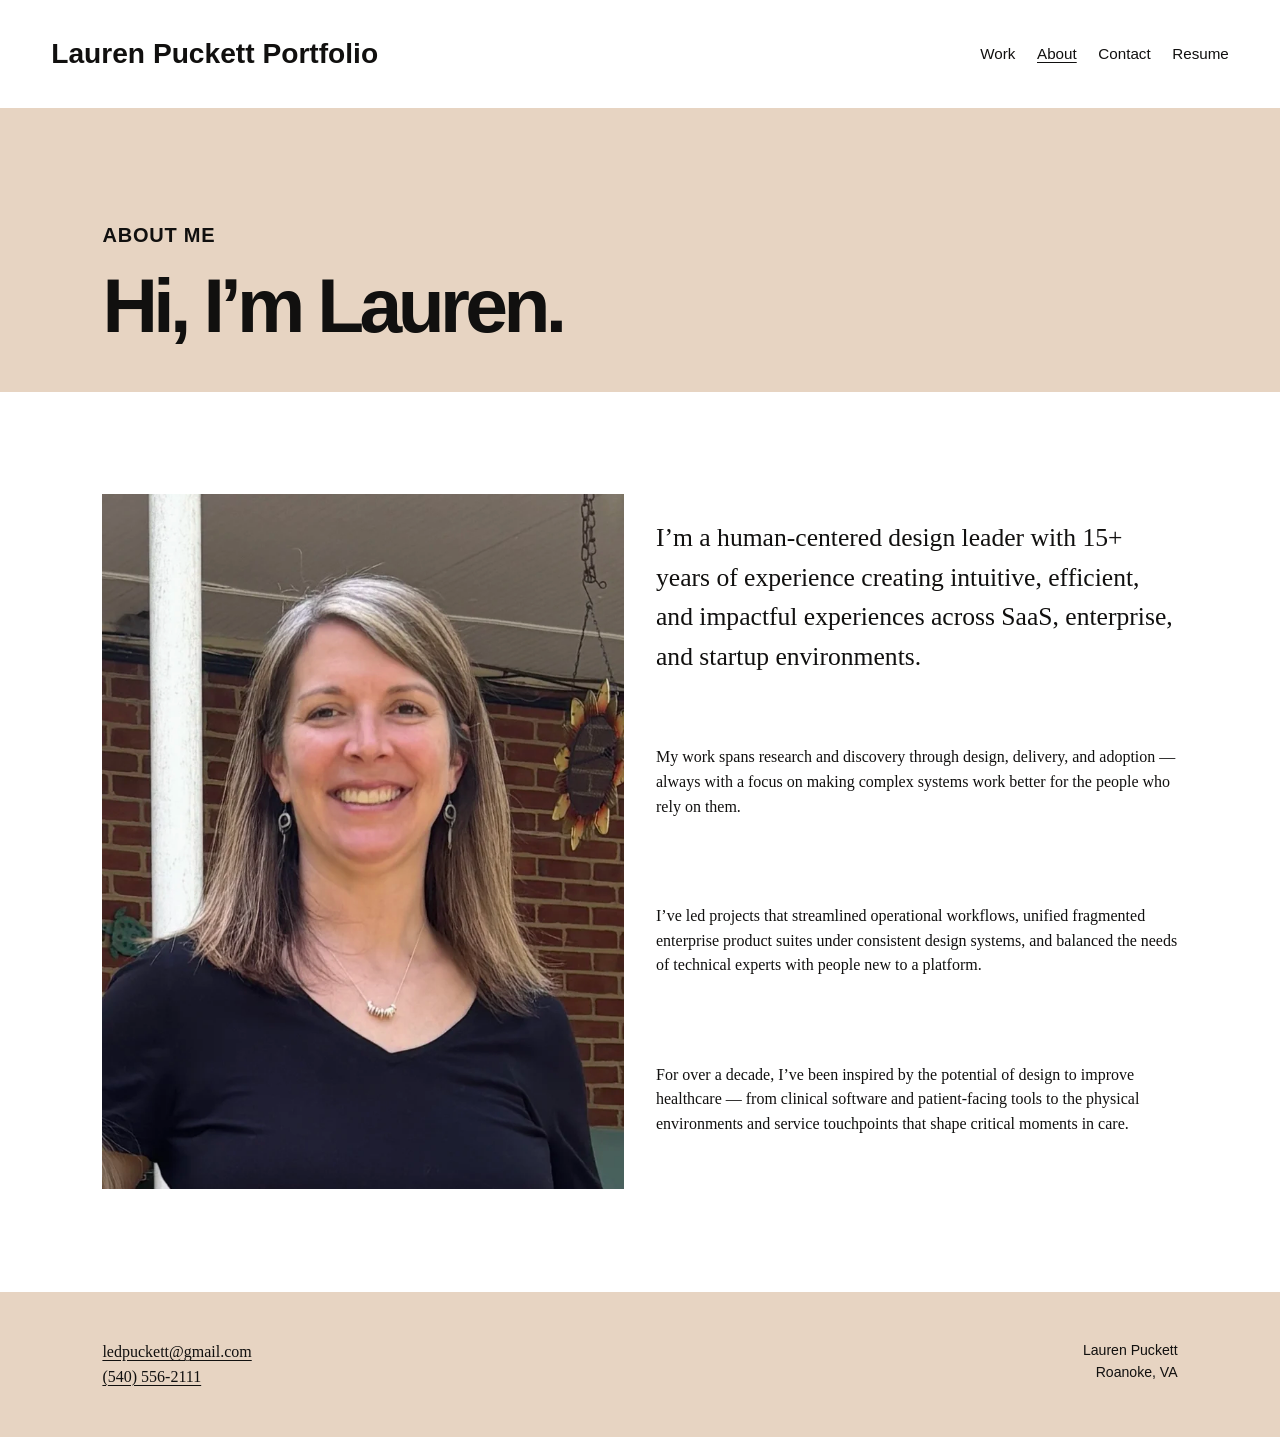
==== commit 1a55f224: "Replace Squarespace export with clean static portfolio" ====
--- a/static-site/about/index.html
+++ b/static-site/about/index.html
@@ -1,2671 +1 @@
-<!doctype html>
-<html xmlns:og="http://opengraphprotocol.org/schema/" xmlns:fb="http://www.facebook.com/2008/fbml" lang="en-US"  >
-  <head>
-    <meta http-equiv="X-UA-Compatible" content="IE=edge,chrome=1">
-    <meta name="viewport" content="width=device-width, initial-scale=1">
-    <!-- This is Squarespace. --><!-- sphere-seahorse-fy7e -->
-<base href="">
-<meta charset="utf-8" />
-<title>About &mdash; Lauren Puckett Portfolio</title>
-<meta http-equiv="Accept-CH" content="Sec-CH-UA-Platform-Version, Sec-CH-UA-Model" /><link rel="icon" type="image/x-icon" href="../assets/images.squarespace-cdn.com/content/v1/689cc88384eb314fcfc9f237/c896ab8c-9a8d-4127-ac3a-586899a2bc55/favicon--q2f39b9f0ad5f.ico"/>
-<link rel="canonical" href="index.html"/>
-<meta property="og:site_name" content="Lauren Puckett Portfolio"/>
-<meta property="og:title" content="About &mdash; Lauren Puckett Portfolio"/>
-<meta property="og:url" content="index.html"/>
-<meta property="og:type" content="website"/>
-<meta itemprop="name" content="About — Lauren Puckett Portfolio"/>
-<meta itemprop="url" content="index.html"/>
-<meta name="twitter:title" content="About — Lauren Puckett Portfolio"/>
-<meta name="twitter:url" content="index.html"/>
-<meta name="twitter:card" content="summary"/>
-<meta name="description" content="" />
-<link rel="preconnect" href="../assets/images.squarespace-cdn.com/index.bin">
-<link rel="preconnect" href="../assets/use.typekit.net/index.bin" crossorigin>
-<link rel="preconnect" href="../assets/p.typekit.net/index.bin" crossorigin>
-<script type="text/javascript" src="../assets/use.typekit.net/ik/5oRa1Dgs-L1FjmF-NYQvxd_Z3aTxk141N_bWIL-7GDCfecjJXnX1IyvhF2jtFRZLFR6ojhwt52wtFemKwDIXZcFcjD8cwRwae6MKfcuTdc8zdKu3Scv7fbKyFsMMeMb6MKG4f43uIMMjgkMfH6qJ1R9bMg65JMJ7fbKiFsMMegI6MTMgC-r9DMj.js" async fetchpriority="high" onload="try{Typekit.load();}catch(e){} document.documentElement.classList.remove('wf-loading');"></script>
-<script>document.documentElement.classList.add('wf-loading')</script>
-<style>@keyframes fonts-loading { 0%, 99% { color: transparent; } } html.wf-loading * { animation: fonts-loading 3s; }</style>
-<script type="text/javascript" crossorigin="anonymous" defer="true" nomodule="nomodule" src="../assets/assets.squarespace.com/@sqs/polyfiller/1.6/legacy.js"></script>
-<script type="text/javascript" crossorigin="anonymous" defer="true" src="../assets/assets.squarespace.com/@sqs/polyfiller/1.6/modern.js"></script>
-<script data-name="static-context">Static = window.Static || {}; Static.SQUARESPACE_CONTEXT = {"betaFeatureFlags":["member_areas_feature","new_stacked_index","campaigns_discount_section_in_automations","public_api_discounts_enabled","campaigns_merch_state","scripts_defer","i18n_beta_website_locales","enable_modernized_standalone_pages_kill_switch","output_template_css_assets","campaigns_thumbnail_layout","marketing_landing_page","commerce_product_payment_plan_editing","marketing_automations","enable_modernized_pdp_m3_fluid","contacts_and_campaigns_redesign","supports_versioned_template_assets","enable_form_submission_trigger","enable_modernized_pdp_m3_layout_ux","campaigns_discount_section_in_blasts","campaigns_new_image_layout_picker","override_block_styles","campaigns_table_v2","campaigns_import_discounts","modernized-pdp-m2-enabled","nested_categories"],"facebookAppId":"314192535267336","facebookApiVersion":"v6.0","rollups":{"squarespace-announcement-bar":{"js":"../assets/assets.squarespace.com/universal/scripts-compressed/announcement-bar-af8852d144aea019-min.en-US.js"},"squarespace-audio-player":{"css":"../assets/assets.squarespace.com/universal/styles-compressed/audio-player-b05f5197a871c566-min.en-US.css","js":"../assets/assets.squarespace.com/universal/scripts-compressed/audio-player-1edd64a4cf17c190-min.en-US.js"},"squarespace-blog-collection-list":{"css":"../assets/assets.squarespace.com/universal/styles-compressed/blog-collection-list-b4046463b72f34e2-min.en-US.css","js":"../assets/assets.squarespace.com/universal/scripts-compressed/blog-collection-list-d1cb4d231b7bd2d9-min.en-US.js"},"squarespace-calendar-block-renderer":{"css":"../assets/assets.squarespace.com/universal/styles-compressed/calendar-block-renderer-c3fef2a497c8e56b-min.en-US.css","js":"../assets/assets.squarespace.com/universal/scripts-compressed/calendar-block-renderer-5e2fc68f5d72c514-min.en-US.js"},"squarespace-chartjs-helpers":{"css":"../assets/assets.squarespace.com/universal/styles-compressed/chartjs-helpers-96b256171ee039c1-min.en-US.css","js":"../assets/assets.squarespace.com/universal/scripts-compressed/chartjs-helpers-68bb885b45e80b06-min.en-US.js"},"squarespace-comments":{"css":"../assets/assets.squarespace.com/universal/styles-compressed/comments-fff333d4c89ebeea-min.en-US.css","js":"../assets/assets.squarespace.com/universal/scripts-compressed/comments-7f15870dfec9335d-min.en-US.js"},"squarespace-custom-css-popup":{"css":"../assets/assets.squarespace.com/universal/styles-compressed/custom-css-popup-bcad0a168a2d18df-min.en-US.css","js":"../assets/assets.squarespace.com/universal/scripts-compressed/custom-css-popup-5d00dc8443a6a3a4-min.en-US.js"},"squarespace-dialog":{"css":"../assets/assets.squarespace.com/universal/styles-compressed/dialog-86aacd645d83874c-min.en-US.css","js":"../assets/assets.squarespace.com/universal/scripts-compressed/dialog-2b4af781631f6fad-min.en-US.js"},"squarespace-events-collection":{"css":"../assets/assets.squarespace.com/universal/styles-compressed/events-collection-c3fef2a497c8e56b-min.en-US.css","js":"../assets/assets.squarespace.com/universal/scripts-compressed/events-collection-0787b3d0d23c98f1-min.en-US.js"},"squarespace-form-rendering-utils":{"js":"../assets/assets.squarespace.com/universal/scripts-compressed/form-rendering-utils-e052838a72f4372d-min.en-US.js"},"squarespace-forms":{"css":"../assets/assets.squarespace.com/universal/styles-compressed/forms-0afd3c6ac30bbab1-min.en-US.css","js":"../assets/assets.squarespace.com/universal/scripts-compressed/forms-e5cec6a39de18b62-min.en-US.js"},"squarespace-gallery-collection-list":{"css":"../assets/assets.squarespace.com/universal/styles-compressed/gallery-collection-list-b4046463b72f34e2-min.en-US.css","js":"../assets/assets.squarespace.com/universal/scripts-compressed/gallery-collection-list-9537a843c229ee51-min.en-US.js"},"squarespace-image-zoom":{"css":"../assets/assets.squarespace.com/universal/styles-compressed/image-zoom-b4046463b72f34e2-min.en-US.css","js":"../assets/assets.squarespace.com/universal/scripts-compressed/image-zoom-2bd05a385cc2d38d-min.en-US.js"},"squarespace-pinterest":{"css":"../assets/assets.squarespace.com/universal/styles-compressed/pinterest-b4046463b72f34e2-min.en-US.css","js":"../assets/assets.squarespace.com/universal/scripts-compressed/pinterest-91826e15bec6b127-min.en-US.js"},"squarespace-popup-overlay":{"css":"../assets/assets.squarespace.com/universal/styles-compressed/popup-overlay-b742b752f5880972-min.en-US.css","js":"../assets/assets.squarespace.com/universal/scripts-compressed/popup-overlay-fcb1efbbc6a99ab1-min.en-US.js"},"squarespace-product-quick-view":{"css":"../assets/assets.squarespace.com/universal/styles-compressed/product-quick-view-0afd3c6ac30bbab1-min.en-US.css","js":"../assets/assets.squarespace.com/universal/scripts-compressed/product-quick-view-a8c98f55ad862b20-min.en-US.js"},"squarespace-products-collection-item-v2":{"css":"../assets/assets.squarespace.com/universal/styles-compressed/products-collection-item-v2-b4046463b72f34e2-min.en-US.css","js":"../assets/assets.squarespace.com/universal/scripts-compressed/products-collection-item-v2-0bdde0a530e65c35-min.en-US.js"},"squarespace-products-collection-list-v2":{"css":"../assets/assets.squarespace.com/universal/styles-compressed/products-collection-list-v2-b4046463b72f34e2-min.en-US.css","js":"../assets/assets.squarespace.com/universal/scripts-compressed/products-collection-list-v2-57f05cf8177470d3-min.en-US.js"},"squarespace-search-page":{"css":"../assets/assets.squarespace.com/universal/styles-compressed/search-page-90a67fc09b9b32c6-min.en-US.css","js":"../assets/assets.squarespace.com/universal/scripts-compressed/search-page-5e67e9fbe7cfa7c9-min.en-US.js"},"squarespace-search-preview":{"js":"../assets/assets.squarespace.com/universal/scripts-compressed/search-preview-0ef076d00060688c-min.en-US.js"},"squarespace-simple-liking":{"css":"../assets/assets.squarespace.com/universal/styles-compressed/simple-liking-701bf8bbc05ec6aa-min.en-US.css","js":"../assets/assets.squarespace.com/universal/scripts-compressed/simple-liking-abe35829ec344b9b-min.en-US.js"},"squarespace-social-buttons":{"css":"../assets/assets.squarespace.com/universal/styles-compressed/social-buttons-95032e5fa98e47a5-min.en-US.css","js":"../assets/assets.squarespace.com/universal/scripts-compressed/social-buttons-d7611ec542beeb0d-min.en-US.js"},"squarespace-tourdates":{"css":"../assets/assets.squarespace.com/universal/styles-compressed/tourdates-b4046463b72f34e2-min.en-US.css","js":"../assets/assets.squarespace.com/universal/scripts-compressed/tourdates-14c80ed1268bd360-min.en-US.js"},"squarespace-website-overlays-manager":{"css":"../assets/assets.squarespace.com/universal/styles-compressed/website-overlays-manager-07ea5a4e004e6710-min.en-US.css","js":"../assets/assets.squarespace.com/universal/scripts-compressed/website-overlays-manager-5494290298565b62-min.en-US.js"}},"pageType":2,"website":{"id":"689cc88384eb314fcfc9f237","captchaSettings":{"enabledForDonations":false},"cloneable":false,"contentModifiedOn":1770418809246,"formattingLocale":"en-US","fullSiteTitle":"About \u2014 Lauren Puckett Portfolio","identifier":"sphere-seahorse-fy7e","imageMetadataProcessingEnabled":false,"isHstsEnabled":true,"language":"en-US","location":{},"primaryDomain":"www.laurenpuckettportfolio.com","screenshotId":"38d2b3ce68814fff97a3f4e561adb79c390d36815efb8a6736020a22d64f7f85","shareButtonOptions":{"8":true,"6":true,"7":true,"3":true,"2":true,"1":true,"4":true},"showOwnerLogin":false,"siteDescription":"","siteStatus":{},"siteTitle":"Lauren Puckett Portfolio","sslSetting":3,"timeZone":"America/New_York","translationLocale":"en-US","typekitId":"","websiteType":4,"hasBeenCloneable":false,"statsMigrated":false,"authenticUrl":"../index.html","baseUrl":"../index.html","internalUrl":"https://sphere-seahorse-fy7e.squarespace.com","machineTimeZoneOffset":-14400000,"timeZoneAbbr":"EDT","timeZoneOffset":-14400000},"websiteSettings":{"id":"689cc88384eb314fcfc9f23a","websiteId":"689cc88384eb314fcfc9f237","subjects":[],"country":"US","state":"VA","simpleLikingEnabled":true,"popupOverlaySettings":{"style":1,"enabledPages":[]},"commentLikesAllowed":true,"commentAnonAllowed":true,"commentThreaded":true,"commentApprovalRequired":false,"commentAvatarsOn":true,"commentSortType":2,"commentFlagThreshold":0,"commentFlagsAllowed":true,"commentEnableByDefault":true,"commentDisableAfterDaysDefault":0,"disqusShortname":"","commentsEnabled":false,"businessHours":{},"storeSettings":{"returnPolicy":null,"termsOfService":null,"privacyPolicy":null,"expressCheckout":false,"continueShoppingLinkUrl":"/","useLightCart":false,"showNoteField":false,"shippingCountryDefaultValue":"US","billToShippingDefaultValue":false,"showShippingPhoneNumber":true,"isShippingPhoneRequired":false,"showBillingPhoneNumber":true,"isBillingPhoneRequired":false,"currenciesSupported":["USD","CAD","GBP","AUD","EUR","CHF","NOK","SEK","DKK","NZD","SGD","MXN","HKD","CZK","ILS","MYR","RUB","PHP","PLN","THB","BRL","ARS","COP","IDR","INR","JPY","ZAR"],"defaultCurrency":"USD","selectedCurrency":"USD","measurementStandard":1,"showCustomCheckoutForm":false,"checkoutPageMarketingOptInEnabled":true,"enableMailingListOptInByDefault":false,"sameAsRetailLocation":false,"merchandisingSettings":{"scarcityEnabledOnProductItems":false,"scarcityEnabledOnProductBlocks":false,"scarcityMessageType":"DEFAULT_SCARCITY_MESSAGE","scarcityThreshold":10,"multipleQuantityAllowedForServices":true,"restockNotificationsEnabled":false,"restockNotificationsMailingListSignUpEnabled":false,"relatedProductsEnabled":false,"relatedProductsOrdering":"random","soldOutVariantsDropdownDisabled":false,"productComposerOptedIn":false,"productComposerABTestOptedOut":false,"productReviewsEnabled":false},"minimumOrderSubtotalEnabled":false,"minimumOrderSubtotal":{"currency":"USD","value":"0.00"},"addToCartConfirmationType":2,"isLive":false,"multipleQuantityAllowedForServices":true},"useEscapeKeyToLogin":false,"ssBadgeType":1,"ssBadgePosition":4,"ssBadgeVisibility":1,"ssBadgeDevices":1,"pinterestOverlayOptions":{"mode":"disabled"},"userAccountsSettings":{"loginAllowed":true,"signupAllowed":true}},"cookieSettings":{"isCookieBannerEnabled":false,"isRestrictiveCookiePolicyEnabled":false,"cookieBannerText":"","cookieBannerTheme":"","cookieBannerVariant":"","cookieBannerPosition":"","cookieBannerCtaVariant":"","cookieBannerCtaText":"","cookieBannerAcceptType":"OPT_IN","cookieBannerOptOutCtaText":"","cookieBannerHasOptOut":false,"cookieBannerHasManageCookies":true,"cookieBannerManageCookiesLabel":"","cookieBannerSavedPreferencesText":"","cookieBannerSavedPreferencesLayout":"PILL"},"websiteCloneable":false,"collection":{"title":"About","id":"689cccbb88a1dc0d80a3fcef","fullUrl":"index.html","type":10,"permissionType":1},"subscribed":false,"appDomain":"squarespace.com","templateTweakable":true,"tweakJSON":{"form-use-theme-colors":"true","header-logo-height":"20px","header-mobile-logo-max-height":"30px","header-vert-padding":"3vw","header-width":"Full","maxPageWidth":"1800px","mobile-header-vert-padding":"6vw","pagePadding":"4vw","tweak-blog-alternating-side-by-side-image-aspect-ratio":"1:1 Square","tweak-blog-alternating-side-by-side-image-spacing":"6%","tweak-blog-alternating-side-by-side-meta-spacing":"20px","tweak-blog-alternating-side-by-side-primary-meta":"Categories","tweak-blog-alternating-side-by-side-read-more-spacing":"20px","tweak-blog-alternating-side-by-side-secondary-meta":"Date","tweak-blog-basic-grid-columns":"2","tweak-blog-basic-grid-image-aspect-ratio":"3:2 Standard","tweak-blog-basic-grid-image-spacing":"50px","tweak-blog-basic-grid-meta-spacing":"37px","tweak-blog-basic-grid-primary-meta":"Categories","tweak-blog-basic-grid-read-more-spacing":"37px","tweak-blog-basic-grid-secondary-meta":"Date","tweak-blog-item-custom-width":"75","tweak-blog-item-show-author-profile":"true","tweak-blog-item-width":"Medium","tweak-blog-masonry-columns":"2","tweak-blog-masonry-horizontal-spacing":"30px","tweak-blog-masonry-image-spacing":"20px","tweak-blog-masonry-meta-spacing":"20px","tweak-blog-masonry-primary-meta":"Categories","tweak-blog-masonry-read-more-spacing":"20px","tweak-blog-masonry-secondary-meta":"Date","tweak-blog-masonry-vertical-spacing":"30px","tweak-blog-side-by-side-image-aspect-ratio":"1:1 Square","tweak-blog-side-by-side-image-spacing":"6%","tweak-blog-side-by-side-meta-spacing":"20px","tweak-blog-side-by-side-primary-meta":"Categories","tweak-blog-side-by-side-read-more-spacing":"20px","tweak-blog-side-by-side-secondary-meta":"Date","tweak-blog-single-column-image-spacing":"50px","tweak-blog-single-column-meta-spacing":"30px","tweak-blog-single-column-primary-meta":"Categories","tweak-blog-single-column-read-more-spacing":"30px","tweak-blog-single-column-secondary-meta":"Date","tweak-events-stacked-show-thumbnails":"true","tweak-events-stacked-thumbnail-size":"3:2 Standard","tweak-fixed-header":"false","tweak-fixed-header-style":"Basic","tweak-global-animations-animation-curve":"ease","tweak-global-animations-animation-delay":"0.1s","tweak-global-animations-animation-duration":"0.1s","tweak-global-animations-animation-style":"none","tweak-global-animations-animation-type":"none","tweak-global-animations-complexity-level":"detailed","tweak-global-animations-enabled":"false","tweak-portfolio-grid-basic-custom-height":"50","tweak-portfolio-grid-overlay-custom-height":"50","tweak-portfolio-hover-follow-acceleration":"10%","tweak-portfolio-hover-follow-animation-duration":"Medium","tweak-portfolio-hover-follow-animation-type":"Fade","tweak-portfolio-hover-follow-delimiter":"Forward Slash","tweak-portfolio-hover-follow-front":"false","tweak-portfolio-hover-follow-layout":"Inline","tweak-portfolio-hover-follow-size":"75","tweak-portfolio-hover-follow-text-spacing-x":"1.5","tweak-portfolio-hover-follow-text-spacing-y":"1.5","tweak-portfolio-hover-static-animation-duration":"Medium","tweak-portfolio-hover-static-animation-type":"Scale Up","tweak-portfolio-hover-static-delimiter":"Forward Slash","tweak-portfolio-hover-static-front":"false","tweak-portfolio-hover-static-layout":"Stacked","tweak-portfolio-hover-static-size":"75","tweak-portfolio-hover-static-text-spacing-x":"1.5","tweak-portfolio-hover-static-text-spacing-y":"1.5","tweak-portfolio-index-background-animation-duration":"Medium","tweak-portfolio-index-background-animation-type":"Fade","tweak-portfolio-index-background-custom-height":"50","tweak-portfolio-index-background-delimiter":"None","tweak-portfolio-index-background-height":"Large","tweak-portfolio-index-background-horizontal-alignment":"Center","tweak-portfolio-index-background-link-format":"Stacked","tweak-portfolio-index-background-persist":"false","tweak-portfolio-index-background-vertical-alignment":"Middle","tweak-portfolio-index-background-width":"Full","tweak-transparent-header":"false"},"templateId":"5c5a519771c10ba3470d8101","templateVersion":"7.1","pageFeatures":[1,2,4],"gmRenderKey":"QUl6YVN5Q0JUUk9xNkx1dkZfSUUxcjQ2LVQ0QWVUU1YtMGQ3bXk4","templateScriptsRootUrl":"../assets/static1.squarespace.com/static/vta/5c5a519771c10ba3470d8101/scripts","impersonatedSession":false,"tzData":{"zones":[[-300,"US","E%sT",null]],"rules":{"US":[[1967,2006,null,"Oct","lastSun","2:00","0","S"],[1987,2006,null,"Apr","Sun>=1","2:00","1:00","D"],[2007,"max",null,"Mar","Sun>=8","2:00","1:00","D"],[2007,"max",null,"Nov","Sun>=1","2:00","0","S"]]}},"showAnnouncementBar":false,"recaptchaEnterpriseContext":{"recaptchaEnterpriseSiteKey":"6LdDFQwjAAAAAPigEvvPgEVbb7QBm-TkVJdDTlAv"},"i18nContext":{"timeZoneData":{"id":"America/New_York","name":"Eastern Time"}},"env":"PRODUCTION","visitorFormContext":{"formFieldFormats":{"initialPhoneFormat":{"id":0,"type":"PHONE_NUMBER","country":"US","labelLocale":"en-US","fields":[{"type":"SEPARATOR","label":"(","identifier":"LeftParen","length":0,"required":false,"metadata":{}},{"type":"FIELD","label":"1","identifier":"1","length":3,"required":false,"metadata":{}},{"type":"SEPARATOR","label":")","identifier":"RightParen","length":0,"required":false,"metadata":{}},{"type":"SEPARATOR","label":" ","identifier":"Space","length":0,"required":false,"metadata":{}},{"type":"FIELD","label":"2","identifier":"2","length":3,"required":false,"metadata":{}},{"type":"SEPARATOR","label":"-","identifier":"Dash","length":0,"required":false,"metadata":{}},{"type":"FIELD","label":"3","identifier":"3","length":14,"required":false,"metadata":{}}]},"initialNameOrder":"GIVEN_FIRST","initialAddressFormat":{"id":0,"type":"ADDRESS","country":"US","labelLocale":"en","fields":[{"type":"FIELD","label":"Address Line 1","identifier":"Line1","length":0,"required":true,"metadata":{"autocomplete":"address-line1"}},{"type":"SEPARATOR","label":"\n","identifier":"Newline","length":0,"required":false,"metadata":{}},{"type":"FIELD","label":"Address Line 2","identifier":"Line2","length":0,"required":false,"metadata":{"autocomplete":"address-line2"}},{"type":"SEPARATOR","label":"\n","identifier":"Newline","length":0,"required":false,"metadata":{}},{"type":"FIELD","label":"City","identifier":"City","length":0,"required":true,"metadata":{"autocomplete":"address-level2"}},{"type":"SEPARATOR","label":",","identifier":"Comma","length":0,"required":false,"metadata":{}},{"type":"SEPARATOR","label":" ","identifier":"Space","length":0,"required":false,"metadata":{}},{"type":"FIELD","label":"State","identifier":"State","length":0,"required":true,"metadata":{"autocomplete":"address-level1"}},{"type":"SEPARATOR","label":" ","identifier":"Space","length":0,"required":false,"metadata":{}},{"type":"FIELD","label":"ZIP Code","identifier":"Zip","length":0,"required":true,"metadata":{"autocomplete":"postal-code"}}]},"countries":[{"name":"Afghanistan","code":"AF","phoneCode":"+93"},{"name":"\u00C5land Islands","code":"AX","phoneCode":"+358"},{"name":"Albania","code":"AL","phoneCode":"+355"},{"name":"Algeria","code":"DZ","phoneCode":"+213"},{"name":"American Samoa","code":"AS","phoneCode":"+1"},{"name":"Andorra","code":"AD","phoneCode":"+376"},{"name":"Angola","code":"AO","phoneCode":"+244"},{"name":"Anguilla","code":"AI","phoneCode":"+1"},{"name":"Antigua & Barbuda","code":"AG","phoneCode":"+1"},{"name":"Argentina","code":"AR","phoneCode":"+54"},{"name":"Armenia","code":"AM","phoneCode":"+374"},{"name":"Aruba","code":"AW","phoneCode":"+297"},{"name":"Ascension Island","code":"AC","phoneCode":"+247"},{"name":"Australia","code":"AU","phoneCode":"+61"},{"name":"Austria","code":"AT","phoneCode":"+43"},{"name":"Azerbaijan","code":"AZ","phoneCode":"+994"},{"name":"Bahamas","code":"BS","phoneCode":"+1"},{"name":"Bahrain","code":"BH","phoneCode":"+973"},{"name":"Bangladesh","code":"BD","phoneCode":"+880"},{"name":"Barbados","code":"BB","phoneCode":"+1"},{"name":"Belarus","code":"BY","phoneCode":"+375"},{"name":"Belgium","code":"BE","phoneCode":"+32"},{"name":"Belize","code":"BZ","phoneCode":"+501"},{"name":"Benin","code":"BJ","phoneCode":"+229"},{"name":"Bermuda","code":"BM","phoneCode":"+1"},{"name":"Bhutan","code":"BT","phoneCode":"+975"},{"name":"Bolivia","code":"BO","phoneCode":"+591"},{"name":"Bosnia & Herzegovina","code":"BA","phoneCode":"+387"},{"name":"Botswana","code":"BW","phoneCode":"+267"},{"name":"Brazil","code":"BR","phoneCode":"+55"},{"name":"British Indian Ocean Territory","code":"IO","phoneCode":"+246"},{"name":"British Virgin Islands","code":"VG","phoneCode":"+1"},{"name":"Brunei","code":"BN","phoneCode":"+673"},{"name":"Bulgaria","code":"BG","phoneCode":"+359"},{"name":"Burkina Faso","code":"BF","phoneCode":"+226"},{"name":"Burundi","code":"BI","phoneCode":"+257"},{"name":"Cambodia","code":"KH","phoneCode":"+855"},{"name":"Cameroon","code":"CM","phoneCode":"+237"},{"name":"Canada","code":"CA","phoneCode":"+1"},{"name":"Cape Verde","code":"CV","phoneCode":"+238"},{"name":"Caribbean Netherlands","code":"BQ","phoneCode":"+599"},{"name":"Cayman Islands","code":"KY","phoneCode":"+1"},{"name":"Central African Republic","code":"CF","phoneCode":"+236"},{"name":"Chad","code":"TD","phoneCode":"+235"},{"name":"Chile","code":"CL","phoneCode":"+56"},{"name":"China","code":"CN","phoneCode":"+86"},{"name":"Christmas Island","code":"CX","phoneCode":"+61"},{"name":"Cocos (Keeling) Islands","code":"CC","phoneCode":"+61"},{"name":"Colombia","code":"CO","phoneCode":"+57"},{"name":"Comoros","code":"KM","phoneCode":"+269"},{"name":"Congo - Brazzaville","code":"CG","phoneCode":"+242"},{"name":"Congo - Kinshasa","code":"CD","phoneCode":"+243"},{"name":"Cook Islands","code":"CK","phoneCode":"+682"},{"name":"Costa Rica","code":"CR","phoneCode":"+506"},{"name":"C\u00F4te d\u2019Ivoire","code":"CI","phoneCode":"+225"},{"name":"Croatia","code":"HR","phoneCode":"+385"},{"name":"Cuba","code":"CU","phoneCode":"+53"},{"name":"Cura\u00E7ao","code":"CW","phoneCode":"+599"},{"name":"Cyprus","code":"CY","phoneCode":"+357"},{"name":"Czechia","code":"CZ","phoneCode":"+420"},{"name":"Denmark","code":"DK","phoneCode":"+45"},{"name":"Djibouti","code":"DJ","phoneCode":"+253"},{"name":"Dominica","code":"DM","phoneCode":"+1"},{"name":"Dominican Republic","code":"DO","phoneCode":"+1"},{"name":"Ecuador","code":"EC","phoneCode":"+593"},{"name":"Egypt","code":"EG","phoneCode":"+20"},{"name":"El Salvador","code":"SV","phoneCode":"+503"},{"name":"Equatorial Guinea","code":"GQ","phoneCode":"+240"},{"name":"Eritrea","code":"ER","phoneCode":"+291"},{"name":"Estonia","code":"EE","phoneCode":"+372"},{"name":"Eswatini","code":"SZ","phoneCode":"+268"},{"name":"Ethiopia","code":"ET","phoneCode":"+251"},{"name":"Falkland Islands","code":"FK","phoneCode":"+500"},{"name":"Faroe Islands","code":"FO","phoneCode":"+298"},{"name":"Fiji","code":"FJ","phoneCode":"+679"},{"name":"Finland","code":"FI","phoneCode":"+358"},{"name":"France","code":"FR","phoneCode":"+33"},{"name":"French Guiana","code":"GF","phoneCode":"+594"},{"name":"French Polynesia","code":"PF","phoneCode":"+689"},{"name":"Gabon","code":"GA","phoneCode":"+241"},{"name":"Gambia","code":"GM","phoneCode":"+220"},{"name":"Georgia","code":"GE","phoneCode":"+995"},{"name":"Germany","code":"DE","phoneCode":"+49"},{"name":"Ghana","code":"GH","phoneCode":"+233"},{"name":"Gibraltar","code":"GI","phoneCode":"+350"},{"name":"Greece","code":"GR","phoneCode":"+30"},{"name":"Greenland","code":"GL","phoneCode":"+299"},{"name":"Grenada","code":"GD","phoneCode":"+1"},{"name":"Guadeloupe","code":"GP","phoneCode":"+590"},{"name":"Guam","code":"GU","phoneCode":"+1"},{"name":"Guatemala","code":"GT","phoneCode":"+502"},{"name":"Guernsey","code":"GG","phoneCode":"+44"},{"name":"Guinea","code":"GN","phoneCode":"+224"},{"name":"Guinea-Bissau","code":"GW","phoneCode":"+245"},{"name":"Guyana","code":"GY","phoneCode":"+592"},{"name":"Haiti","code":"HT","phoneCode":"+509"},{"name":"Honduras","code":"HN","phoneCode":"+504"},{"name":"Hong Kong SAR China","code":"HK","phoneCode":"+852"},{"name":"Hungary","code":"HU","phoneCode":"+36"},{"name":"Iceland","code":"IS","phoneCode":"+354"},{"name":"India","code":"IN","phoneCode":"+91"},{"name":"Indonesia","code":"ID","phoneCode":"+62"},{"name":"Iran","code":"IR","phoneCode":"+98"},{"name":"Iraq","code":"IQ","phoneCode":"+964"},{"name":"Ireland","code":"IE","phoneCode":"+353"},{"name":"Isle of Man","code":"IM","phoneCode":"+44"},{"name":"Israel","code":"IL","phoneCode":"+972"},{"name":"Italy","code":"IT","phoneCode":"+39"},{"name":"Jamaica","code":"JM","phoneCode":"+1"},{"name":"Japan","code":"JP","phoneCode":"+81"},{"name":"Jersey","code":"JE","phoneCode":"+44"},{"name":"Jordan","code":"JO","phoneCode":"+962"},{"name":"Kazakhstan","code":"KZ","phoneCode":"+7"},{"name":"Kenya","code":"KE","phoneCode":"+254"},{"name":"Kiribati","code":"KI","phoneCode":"+686"},{"name":"Kosovo","code":"XK","phoneCode":"+383"},{"name":"Kuwait","code":"KW","phoneCode":"+965"},{"name":"Kyrgyzstan","code":"KG","phoneCode":"+996"},{"name":"Laos","code":"LA","phoneCode":"+856"},{"name":"Latvia","code":"LV","phoneCode":"+371"},{"name":"Lebanon","code":"LB","phoneCode":"+961"},{"name":"Lesotho","code":"LS","phoneCode":"+266"},{"name":"Liberia","code":"LR","phoneCode":"+231"},{"name":"Libya","code":"LY","phoneCode":"+218"},{"name":"Liechtenstein","code":"LI","phoneCode":"+423"},{"name":"Lithuania","code":"LT","phoneCode":"+370"},{"name":"Luxembourg","code":"LU","phoneCode":"+352"},{"name":"Macao SAR China","code":"MO","phoneCode":"+853"},{"name":"Madagascar","code":"MG","phoneCode":"+261"},{"name":"Malawi","code":"MW","phoneCode":"+265"},{"name":"Malaysia","code":"MY","phoneCode":"+60"},{"name":"Maldives","code":"MV","phoneCode":"+960"},{"name":"Mali","code":"ML","phoneCode":"+223"},{"name":"Malta","code":"MT","phoneCode":"+356"},{"name":"Marshall Islands","code":"MH","phoneCode":"+692"},{"name":"Martinique","code":"MQ","phoneCode":"+596"},{"name":"Mauritania","code":"MR","phoneCode":"+222"},{"name":"Mauritius","code":"MU","phoneCode":"+230"},{"name":"Mayotte","code":"YT","phoneCode":"+262"},{"name":"Mexico","code":"MX","phoneCode":"+52"},{"name":"Micronesia","code":"FM","phoneCode":"+691"},{"name":"Moldova","code":"MD","phoneCode":"+373"},{"name":"Monaco","code":"MC","phoneCode":"+377"},{"name":"Mongolia","code":"MN","phoneCode":"+976"},{"name":"Montenegro","code":"ME","phoneCode":"+382"},{"name":"Montserrat","code":"MS","phoneCode":"+1"},{"name":"Morocco","code":"MA","phoneCode":"+212"},{"name":"Mozambique","code":"MZ","phoneCode":"+258"},{"name":"Myanmar (Burma)","code":"MM","phoneCode":"+95"},{"name":"Namibia","code":"NA","phoneCode":"+264"},{"name":"Nauru","code":"NR","phoneCode":"+674"},{"name":"Nepal","code":"NP","phoneCode":"+977"},{"name":"Netherlands","code":"NL","phoneCode":"+31"},{"name":"New Caledonia","code":"NC","phoneCode":"+687"},{"name":"New Zealand","code":"NZ","phoneCode":"+64"},{"name":"Nicaragua","code":"NI","phoneCode":"+505"},{"name":"Niger","code":"NE","phoneCode":"+227"},{"name":"Nigeria","code":"NG","phoneCode":"+234"},{"name":"Niue","code":"NU","phoneCode":"+683"},{"name":"Norfolk Island","code":"NF","phoneCode":"+672"},{"name":"Northern Mariana Islands","code":"MP","phoneCode":"+1"},{"name":"North Korea","code":"KP","phoneCode":"+850"},{"name":"North Macedonia","code":"MK","phoneCode":"+389"},{"name":"Norway","code":"NO","phoneCode":"+47"},{"name":"Oman","code":"OM","phoneCode":"+968"},{"name":"Pakistan","code":"PK","phoneCode":"+92"},{"name":"Palau","code":"PW","phoneCode":"+680"},{"name":"Palestinian Territories","code":"PS","phoneCode":"+970"},{"name":"Panama","code":"PA","phoneCode":"+507"},{"name":"Papua New Guinea","code":"PG","phoneCode":"+675"},{"name":"Paraguay","code":"PY","phoneCode":"+595"},{"name":"Peru","code":"PE","phoneCode":"+51"},{"name":"Philippines","code":"PH","phoneCode":"+63"},{"name":"Poland","code":"PL","phoneCode":"+48"},{"name":"Portugal","code":"PT","phoneCode":"+351"},{"name":"Puerto Rico","code":"PR","phoneCode":"+1"},{"name":"Qatar","code":"QA","phoneCode":"+974"},{"name":"R\u00E9union","code":"RE","phoneCode":"+262"},{"name":"Romania","code":"RO","phoneCode":"+40"},{"name":"Russia","code":"RU","phoneCode":"+7"},{"name":"Rwanda","code":"RW","phoneCode":"+250"},{"name":"Samoa","code":"WS","phoneCode":"+685"},{"name":"San Marino","code":"SM","phoneCode":"+378"},{"name":"S\u00E3o Tom\u00E9 & Pr\u00EDncipe","code":"ST","phoneCode":"+239"},{"name":"Saudi Arabia","code":"SA","phoneCode":"+966"},{"name":"Senegal","code":"SN","phoneCode":"+221"},{"name":"Serbia","code":"RS","phoneCode":"+381"},{"name":"Seychelles","code":"SC","phoneCode":"+248"},{"name":"Sierra Leone","code":"SL","phoneCode":"+232"},{"name":"Singapore","code":"SG","phoneCode":"+65"},{"name":"Sint Maarten","code":"SX","phoneCode":"+1"},{"name":"Slovakia","code":"SK","phoneCode":"+421"},{"name":"Slovenia","code":"SI","phoneCode":"+386"},{"name":"Solomon Islands","code":"SB","phoneCode":"+677"},{"name":"Somalia","code":"SO","phoneCode":"+252"},{"name":"South Africa","code":"ZA","phoneCode":"+27"},{"name":"South Korea","code":"KR","phoneCode":"+82"},{"name":"South Sudan","code":"SS","phoneCode":"+211"},{"name":"Spain","code":"ES","phoneCode":"+34"},{"name":"Sri Lanka","code":"LK","phoneCode":"+94"},{"name":"St. Barth\u00E9lemy","code":"BL","phoneCode":"+590"},{"name":"St. Helena","code":"SH","phoneCode":"+290"},{"name":"St. Kitts & Nevis","code":"KN","phoneCode":"+1"},{"name":"St. Lucia","code":"LC","phoneCode":"+1"},{"name":"St. Martin","code":"MF","phoneCode":"+590"},{"name":"St. Pierre & Miquelon","code":"PM","phoneCode":"+508"},{"name":"St. Vincent & Grenadines","code":"VC","phoneCode":"+1"},{"name":"Sudan","code":"SD","phoneCode":"+249"},{"name":"Suriname","code":"SR","phoneCode":"+597"},{"name":"Svalbard & Jan Mayen","code":"SJ","phoneCode":"+47"},{"name":"Sweden","code":"SE","phoneCode":"+46"},{"name":"Switzerland","code":"CH","phoneCode":"+41"},{"name":"Syria","code":"SY","phoneCode":"+963"},{"name":"Taiwan","code":"TW","phoneCode":"+886"},{"name":"Tajikistan","code":"TJ","phoneCode":"+992"},{"name":"Tanzania","code":"TZ","phoneCode":"+255"},{"name":"Thailand","code":"TH","phoneCode":"+66"},{"name":"Timor-Leste","code":"TL","phoneCode":"+670"},{"name":"Togo","code":"TG","phoneCode":"+228"},{"name":"Tokelau","code":"TK","phoneCode":"+690"},{"name":"Tonga","code":"TO","phoneCode":"+676"},{"name":"Trinidad & Tobago","code":"TT","phoneCode":"+1"},{"name":"Tristan da Cunha","code":"TA","phoneCode":"+290"},{"name":"Tunisia","code":"TN","phoneCode":"+216"},{"name":"T\u00FCrkiye","code":"TR","phoneCode":"+90"},{"name":"Turkmenistan","code":"TM","phoneCode":"+993"},{"name":"Turks & Caicos Islands","code":"TC","phoneCode":"+1"},{"name":"Tuvalu","code":"TV","phoneCode":"+688"},{"name":"U.S. Virgin Islands","code":"VI","phoneCode":"+1"},{"name":"Uganda","code":"UG","phoneCode":"+256"},{"name":"Ukraine","code":"UA","phoneCode":"+380"},{"name":"United Arab Emirates","code":"AE","phoneCode":"+971"},{"name":"United Kingdom","code":"GB","phoneCode":"+44"},{"name":"United States","code":"US","phoneCode":"+1"},{"name":"Uruguay","code":"UY","phoneCode":"+598"},{"name":"Uzbekistan","code":"UZ","phoneCode":"+998"},{"name":"Vanuatu","code":"VU","phoneCode":"+678"},{"name":"Vatican City","code":"VA","phoneCode":"+39"},{"name":"Venezuela","code":"VE","phoneCode":"+58"},{"name":"Vietnam","code":"VN","phoneCode":"+84"},{"name":"Wallis & Futuna","code":"WF","phoneCode":"+681"},{"name":"Western Sahara","code":"EH","phoneCode":"+212"},{"name":"Yemen","code":"YE","phoneCode":"+967"},{"name":"Zambia","code":"ZM","phoneCode":"+260"},{"name":"Zimbabwe","code":"ZW","phoneCode":"+263"}]},"localizedStrings":{"validation":{"noValidSelection":"A valid selection must be made.","invalidUrl":"Must be a valid URL.","stringTooLong":"Value should have a length no longer than {0}.","containsInvalidKey":"{0} contains an invalid key.","invalidTwitterUsername":"Must be a valid Twitter username.","valueOutsideRange":"Value must be in the range {0} to {1}.","invalidPassword":"Passwords should not contain whitespace.","missingRequiredSubfields":"{0} is missing required subfields: {1}","invalidCurrency":"Currency value should be formatted like 1234 or 123.99.","invalidMapSize":"Value should contain exactly {0} elements.","subfieldsRequired":"All fields in {0} are required.","formSubmissionFailed":"Form submission failed. Review the following information: {0}.","invalidCountryCode":"Country code should have an optional plus and up to 4 digits.","invalidDate":"This is not a real date.","required":"{0} is required.","invalidStringLength":"Value should be {0} characters long.","invalidEmail":"Email addresses should follow the format user@domain.com.","invalidListLength":"Value should be {0} elements long.","allEmpty":"Please fill out at least one form field.","missingRequiredQuestion":"Missing a required question.","invalidQuestion":"Contained an invalid question.","captchaFailure":"Captcha validation failed. Please try again.","stringTooShort":"Value should have a length of at least {0}.","invalid":"{0} is not valid.","formErrors":"Form Errors","containsInvalidValue":"{0} contains an invalid value.","invalidUnsignedNumber":"Numbers must contain only digits and no other characters.","invalidName":"Valid names contain only letters, numbers, spaces, ', or - characters."},"submit":"Submit","status":{"title":"{@} Block","learnMore":"Learn more"},"name":{"firstName":"First Name","lastName":"Last Name"},"lightbox":{"openForm":"Open Form"},"likert":{"agree":"Agree","stronglyDisagree":"Strongly Disagree","disagree":"Disagree","stronglyAgree":"Strongly Agree","neutral":"Neutral"},"time":{"am":"AM","second":"Second","pm":"PM","minute":"Minute","amPm":"AM/PM","hour":"Hour"},"notFound":"Form not found.","date":{"yyyy":"YYYY","year":"Year","mm":"MM","day":"Day","month":"Month","dd":"DD"},"phone":{"country":"Country","number":"Number","prefix":"Prefix","areaCode":"Area Code","line":"Line"},"submitError":"Unable to submit form. Please try again later.","address":{"stateProvince":"State/Province","country":"Country","zipPostalCode":"Zip/Postal Code","address2":"Address 2","address1":"Address 1","city":"City"},"email":{"signUp":"Sign up for news and updates"},"required":"(required)","invalidData":"Invalid form data."}}};</script><script type="text/javascript">SQUARESPACE_ROLLUPS = {};</script>
-<script>(function(rollups, name) { if (!rollups[name]) { rollups[name] = {}; } rollups[name].js = ["../assets/assets.squarespace.com/universal/scripts-compressed/visitor-site-error-reporter-bff7e78698fe42cc-min.en-US.js"]; })(SQUARESPACE_ROLLUPS, 'squarespace-visitor_site_error_reporter');</script>
-<script crossorigin="anonymous" src="../assets/assets.squarespace.com/universal/scripts-compressed/visitor-site-error-reporter-bff7e78698fe42cc-min.en-US.js" defer ></script><script>(function(rollups, name) { if (!rollups[name]) { rollups[name] = {}; } rollups[name].js = ["../assets/assets.squarespace.com/universal/scripts-compressed/extract-css-runtime-ef3997ee8670844f-min.en-US.js"]; })(SQUARESPACE_ROLLUPS, 'squarespace-extract_css_runtime');</script>
-<script crossorigin="anonymous" src="../assets/assets.squarespace.com/universal/scripts-compressed/extract-css-runtime-ef3997ee8670844f-min.en-US.js" defer ></script><script>(function(rollups, name) { if (!rollups[name]) { rollups[name] = {}; } rollups[name].js = ["../assets/assets.squarespace.com/universal/scripts-compressed/extract-css-moment-js-vendor-a5cfdec1ae227f33-min.en-US.js"]; })(SQUARESPACE_ROLLUPS, 'squarespace-extract_css_moment_js_vendor');</script>
-<script crossorigin="anonymous" src="../assets/assets.squarespace.com/universal/scripts-compressed/extract-css-moment-js-vendor-a5cfdec1ae227f33-min.en-US.js" defer ></script><script>(function(rollups, name) { if (!rollups[name]) { rollups[name] = {}; } rollups[name].js = ["../assets/assets.squarespace.com/universal/scripts-compressed/cldr-resource-pack-82f1b90df6e98ed0-min.en-US.js"]; })(SQUARESPACE_ROLLUPS, 'squarespace-cldr_resource_pack');</script>
-<script crossorigin="anonymous" src="../assets/assets.squarespace.com/universal/scripts-compressed/cldr-resource-pack-82f1b90df6e98ed0-min.en-US.js" defer ></script><script>(function(rollups, name) { if (!rollups[name]) { rollups[name] = {}; } rollups[name].js = ["../assets/assets.squarespace.com/universal/scripts-compressed/common-vendors-stable-784b947826b4c445-min.en-US.js"]; })(SQUARESPACE_ROLLUPS, 'squarespace-common_vendors_stable');</script>
-<script crossorigin="anonymous" src="../assets/assets.squarespace.com/universal/scripts-compressed/common-vendors-stable-784b947826b4c445-min.en-US.js" defer ></script><script>(function(rollups, name) { if (!rollups[name]) { rollups[name] = {}; } rollups[name].js = ["../assets/assets.squarespace.com/universal/scripts-compressed/common-vendors-ef6eb130f2ef2287-min.en-US.js"]; })(SQUARESPACE_ROLLUPS, 'squarespace-common_vendors');</script>
-<script crossorigin="anonymous" src="../assets/assets.squarespace.com/universal/scripts-compressed/common-vendors-ef6eb130f2ef2287-min.en-US.js" defer ></script><script>(function(rollups, name) { if (!rollups[name]) { rollups[name] = {}; } rollups[name].js = ["../assets/assets.squarespace.com/universal/scripts-compressed/common-3f87a2a54ea8f4fa-min.en-US.js"]; })(SQUARESPACE_ROLLUPS, 'squarespace-common');</script>
-<script crossorigin="anonymous" src="../assets/assets.squarespace.com/universal/scripts-compressed/common-3f87a2a54ea8f4fa-min.en-US.js" defer ></script><script>(function(rollups, name) { if (!rollups[name]) { rollups[name] = {}; } rollups[name].js = ["../assets/assets.squarespace.com/universal/scripts-compressed/user-account-core-3f21e075457db326-min.en-US.js"]; })(SQUARESPACE_ROLLUPS, 'squarespace-user_account_core');</script>
-<script crossorigin="anonymous" src="../assets/assets.squarespace.com/universal/scripts-compressed/user-account-core-3f21e075457db326-min.en-US.js" defer ></script><script>(function(rollups, name) { if (!rollups[name]) { rollups[name] = {}; } rollups[name].css = ["../assets/assets.squarespace.com/universal/styles-compressed/user-account-core-2cede17edb99327e-min.en-US.css"]; })(SQUARESPACE_ROLLUPS, 'squarespace-user_account_core');</script>
-<link rel="stylesheet" type="text/css" href="../assets/assets.squarespace.com/universal/styles-compressed/user-account-core-2cede17edb99327e-min.en-US.css"><script>(function(rollups, name) { if (!rollups[name]) { rollups[name] = {}; } rollups[name].js = ["../assets/assets.squarespace.com/universal/scripts-compressed/performance-6c0f7df399a6c21b-min.en-US.js"]; })(SQUARESPACE_ROLLUPS, 'squarespace-performance');</script>
-<script crossorigin="anonymous" src="../assets/assets.squarespace.com/universal/scripts-compressed/performance-6c0f7df399a6c21b-min.en-US.js" defer ></script><link rel="stylesheet" type="text/css" href="../assets/definitions.sqspcdn.com/website-component-definition/static-assets/website.components.html/5404b2ce-879f-4573-8f48-3e8ed16cfef9_797/website.components.html.styles.css"/><link rel="stylesheet" type="text/css" href="../assets/definitions.sqspcdn.com/website-component-definition/static-assets/website.components.imageFluid/3339cff2-a853-421d-9cbb-751b31810628_784/website.components.imageFluid.styles.css"/><script defer src="../assets/definitions.sqspcdn.com/website-component-definition/static-assets/website.components.imageFluid/3339cff2-a853-421d-9cbb-751b31810628_784/image-effect-film-grain.js"></script><script defer src="../assets/definitions.sqspcdn.com/website-component-definition/static-assets/website.components.imageFluid/3339cff2-a853-421d-9cbb-751b31810628_784/image-effect-refracted-lines.js"></script><script defer src="../assets/definitions.sqspcdn.com/website-component-definition/static-assets/website.components.html/5404b2ce-879f-4573-8f48-3e8ed16cfef9_797/website.components.html.visitor.js"></script><script defer src="../assets/definitions.sqspcdn.com/website-component-definition/static-assets/website.components.imageFluid/3339cff2-a853-421d-9cbb-751b31810628_784/image-effect-parallax.js"></script><script defer src="../assets/definitions.sqspcdn.com/website-component-definition/static-assets/website.components.imageFluid/3339cff2-a853-421d-9cbb-751b31810628_784/8458.js"></script><script defer src="../assets/definitions.sqspcdn.com/website-component-definition/static-assets/website.components.imageFluid/3339cff2-a853-421d-9cbb-751b31810628_784/9882.js"></script><script defer src="../assets/definitions.sqspcdn.com/website-component-definition/static-assets/website.components.imageFluid/3339cff2-a853-421d-9cbb-751b31810628_784/6644.js"></script><script defer src="../assets/definitions.sqspcdn.com/website-component-definition/static-assets/website.components.imageFluid/3339cff2-a853-421d-9cbb-751b31810628_784/website.components.imageFluid.visitor.js"></script><script defer src="../assets/definitions.sqspcdn.com/website-component-definition/static-assets/website.components.imageFluid/3339cff2-a853-421d-9cbb-751b31810628_784/2513.js"></script><script defer src="../assets/definitions.sqspcdn.com/website-component-definition/static-assets/website.components.imageFluid/3339cff2-a853-421d-9cbb-751b31810628_784/8018.js"></script><script defer src="../assets/definitions.sqspcdn.com/website-component-definition/static-assets/website.components.imageFluid/3339cff2-a853-421d-9cbb-751b31810628_784/image-effect-liquid.js"></script><script defer src="../assets/definitions.sqspcdn.com/website-component-definition/static-assets/website.components.imageFluid/3339cff2-a853-421d-9cbb-751b31810628_784/image-effect-refracted-circles.js"></script><script defer src="../assets/definitions.sqspcdn.com/website-component-definition/static-assets/website.components.imageFluid/3339cff2-a853-421d-9cbb-751b31810628_784/website.components.imageFluid.shared.constants.js"></script><script type="application/ld+json">{"url":"../index.html","name":"Lauren Puckett Portfolio","description":"","@context":"http://schema.org","@type":"WebSite"}</script><script type="application/ld+json">{"address":"","openingHours":"","@context":"http://schema.org","@type":"LocalBusiness"}</script><link rel="stylesheet" type="text/css" href="../assets/static1.squarespace.com/static/versioned-site-css/689cc88384eb314fcfc9f237/5/5c5a519771c10ba3470d8101/689cc88384eb314fcfc9f23f/1810/site--qc5d31a7d968b.css"/><link rel="stylesheet" type="text/css" href="../assets/static1.squarespace.com/static/vta/5c5a519771c10ba3470d8101/versioned-assets/1784658820989-T86EF34M4QVPBBCSSFUN/static.css"/><script>Static.COOKIE_BANNER_CAPABLE = true;</script>
-<!-- End of Squarespace Headers -->
-    
-    
-  </head>
-
-  <body
-    id="collection-689cccbb88a1dc0d80a3fcef"
-    class="
-      tweak-blog-alternating-side-by-side-width-full tweak-blog-alternating-side-by-side-image-aspect-ratio-11-square tweak-blog-alternating-side-by-side-text-alignment-left tweak-blog-alternating-side-by-side-read-more-style-show tweak-blog-alternating-side-by-side-image-text-alignment-middle tweak-blog-alternating-side-by-side-delimiter-bullet tweak-blog-alternating-side-by-side-meta-position-top tweak-blog-alternating-side-by-side-primary-meta-categories tweak-blog-alternating-side-by-side-secondary-meta-date tweak-blog-alternating-side-by-side-excerpt-show image-block-poster-text-alignment-left image-block-card-content-position-center image-block-card-text-alignment-left image-block-overlap-content-position-center image-block-overlap-text-alignment-left image-block-collage-content-position-center image-block-collage-text-alignment-left image-block-stack-text-alignment-left form-use-theme-colors form-field-style-solid form-field-shape-square form-field-border-all form-field-checkbox-type-icon form-field-checkbox-fill-solid form-field-checkbox-color-inverted form-field-checkbox-shape-square form-field-checkbox-layout-stack form-field-radio-type-icon form-field-radio-fill-solid form-field-radio-color-normal form-field-radio-shape-pill form-field-radio-layout-stack form-field-survey-fill-solid form-field-survey-color-normal form-field-survey-shape-pill form-field-hover-focus-outline form-submit-button-style-label  tweak-global-animations-complexity-level-detailed tweak-global-animations-animation-style-none tweak-global-animations-animation-type-none tweak-global-animations-animation-curve-ease tweak-blog-masonry-width-full tweak-blog-masonry-text-alignment-left tweak-blog-masonry-primary-meta-categories tweak-blog-masonry-secondary-meta-date tweak-blog-masonry-meta-position-top tweak-blog-masonry-read-more-style-show tweak-blog-masonry-delimiter-space tweak-blog-masonry-image-placement-above tweak-blog-masonry-excerpt-show tweak-portfolio-grid-overlay-width-full tweak-portfolio-grid-overlay-height-large tweak-portfolio-grid-overlay-image-aspect-ratio-11-square tweak-portfolio-grid-overlay-text-placement-center tweak-portfolio-grid-overlay-show-text-after-hover tweak-blog-single-column-width-full tweak-blog-single-column-text-alignment-center tweak-blog-single-column-image-placement-above tweak-blog-single-column-delimiter-bullet tweak-blog-single-column-read-more-style-show tweak-blog-single-column-primary-meta-categories tweak-blog-single-column-secondary-meta-date tweak-blog-single-column-meta-position-top tweak-blog-single-column-content-full-post header-width-full   tweak-fixed-header-style-basic tweak-blog-item-width-medium tweak-blog-item-text-alignment-left tweak-blog-item-meta-position-above-title tweak-blog-item-show-categories tweak-blog-item-show-date tweak-blog-item-show-author-name tweak-blog-item-show-author-profile tweak-blog-item-delimiter-bullet tweak-blog-side-by-side-width-full tweak-blog-side-by-side-image-placement-left tweak-blog-side-by-side-image-aspect-ratio-11-square tweak-blog-side-by-side-primary-meta-categories tweak-blog-side-by-side-secondary-meta-date tweak-blog-side-by-side-meta-position-top tweak-blog-side-by-side-text-alignment-left tweak-blog-side-by-side-image-text-alignment-middle tweak-blog-side-by-side-read-more-style-show tweak-blog-side-by-side-delimiter-bullet tweak-blog-side-by-side-excerpt-show primary-button-style-solid primary-button-shape-square secondary-button-style-solid secondary-button-shape-square tertiary-button-style-solid tertiary-button-shape-square tweak-events-stacked-width-full tweak-events-stacked-height-large  tweak-events-stacked-show-thumbnails tweak-events-stacked-thumbnail-size-32-standard tweak-events-stacked-date-style-with-text tweak-events-stacked-show-time tweak-events-stacked-show-location  tweak-events-stacked-show-excerpt  tweak-blog-basic-grid-width-full tweak-blog-basic-grid-image-aspect-ratio-32-standard tweak-blog-basic-grid-text-alignment-left tweak-blog-basic-grid-delimiter-bullet tweak-blog-basic-grid-image-placement-above tweak-blog-basic-grid-read-more-style-show tweak-blog-basic-grid-primary-meta-categories tweak-blog-basic-grid-secondary-meta-date tweak-blog-basic-grid-excerpt-show tweak-portfolio-grid-basic-width-full tweak-portfolio-grid-basic-height-large tweak-portfolio-grid-basic-image-aspect-ratio-11-square tweak-portfolio-grid-basic-text-alignment-left tweak-portfolio-grid-basic-hover-effect-fade header-overlay-alignment-center tweak-portfolio-index-background-link-format-stacked tweak-portfolio-index-background-width-full tweak-portfolio-index-background-height-large  tweak-portfolio-index-background-vertical-alignment-middle tweak-portfolio-index-background-horizontal-alignment-center tweak-portfolio-index-background-delimiter-none tweak-portfolio-index-background-animation-type-fade tweak-portfolio-index-background-animation-duration-medium tweak-portfolio-hover-follow-layout-inline  tweak-portfolio-hover-follow-delimiter-forward-slash tweak-portfolio-hover-follow-animation-type-fade tweak-portfolio-hover-follow-animation-duration-medium tweak-portfolio-hover-static-layout-stacked  tweak-portfolio-hover-static-delimiter-forward-slash tweak-portfolio-hover-static-animation-type-scale-up tweak-portfolio-hover-static-animation-duration-medium hide-opentable-icons opentable-style-dark tweak-product-quick-view-button-style-floating tweak-product-quick-view-button-position-bottom tweak-product-quick-view-lightbox-excerpt-display-truncate tweak-product-quick-view-lightbox-show-arrows tweak-product-quick-view-lightbox-show-close-button tweak-product-quick-view-lightbox-controls-weight-light native-currency-code-usd collection-type-page collection-layout-default collection-689cccbb88a1dc0d80a3fcef mobile-style-available sqs-seven-one
-      
-        
-          
-        
-      
-    "
-    tabindex="-1"
-  >
-    <div
-      id="siteWrapper"
-      class="clearfix site-wrapper"
-    >
-      
-        <div id="floatingCart" class="floating-cart hidden">
-          <a href="/cart" class="icon icon--stroke icon--fill icon--cart sqs-custom-cart">
-            <span class="Cart-inner">
-              
-
-
-
-  <svg class="icon icon--cart" width="61" height="49" viewBox="0 0 61 49">
-  <path fill-rule="evenodd" clip-rule="evenodd" d="M0.5 2C0.5 1.17157 1.17157 0.5 2 0.5H13.6362C14.3878 0.5 15.0234 1.05632 15.123 1.80135L16.431 11.5916H59C59.5122 11.5916 59.989 11.8529 60.2645 12.2847C60.54 12.7165 60.5762 13.2591 60.3604 13.7236L50.182 35.632C49.9361 36.1614 49.4054 36.5 48.8217 36.5H18.0453C17.2937 36.5 16.6581 35.9437 16.5585 35.1987L12.3233 3.5H2C1.17157 3.5 0.5 2.82843 0.5 2ZM16.8319 14.5916L19.3582 33.5H47.8646L56.6491 14.5916H16.8319Z" />
-  <path d="M18.589 35H49.7083L60 13H16L18.589 35Z" />
-  <path d="M21 49C23.2091 49 25 47.2091 25 45C25 42.7909 23.2091 41 21 41C18.7909 41 17 42.7909 17 45C17 47.2091 18.7909 49 21 49Z" />
-  <path d="M45 49C47.2091 49 49 47.2091 49 45C49 42.7909 47.2091 41 45 41C42.7909 41 41 42.7909 41 45C41 47.2091 42.7909 49 45 49Z" />
-</svg>
-
-              <div class="legacy-cart icon-cart-quantity">
-                <span class="sqs-cart-quantity">0</span>
-              </div>
-            </span>
-          </a>
-        </div>
-      
-
-      
-
-
-
-
-
-
-
-
-
-
-
-
-  <header
-    data-test="header"
-    id="header"
-    
-    class="
-      
-        
-      
-      header theme-col--primary
-    "
-    data-section-theme=""
-    data-controller="Header"
-    data-current-styles="{
-                                                      &quot;layout&quot;: &quot;navRight&quot;,
-                                                      &quot;action&quot;: {
-                                                        &quot;buttonText&quot;: &quot;Get Started&quot;,
-                                                        &quot;newWindow&quot;: false
-                                                      },
-                                                      &quot;showSocial&quot;: false,
-                                                      &quot;socialOptions&quot;: {
-                                                        &quot;socialBorderShape&quot;: &quot;none&quot;,
-                                                        &quot;socialBorderStyle&quot;: &quot;outline&quot;,
-                                                        &quot;socialBorderThickness&quot;: {
-                                                          &quot;unit&quot;: &quot;px&quot;,
-                                                          &quot;value&quot;: 1.0
-                                                        }
-                                                      },
-                                                      &quot;menuOverlayAnimation&quot;: &quot;fade&quot;,
-                                                      &quot;cartStyle&quot;: &quot;cart&quot;,
-                                                      &quot;cartText&quot;: &quot;Cart&quot;,
-                                                      &quot;showEmptyCartState&quot;: true,
-                                                      &quot;cartOptions&quot;: {
-                                                        &quot;iconType&quot;: &quot;solid-7&quot;,
-                                                        &quot;cartBorderShape&quot;: &quot;none&quot;,
-                                                        &quot;cartBorderStyle&quot;: &quot;outline&quot;,
-                                                        &quot;cartBorderThickness&quot;: {
-                                                          &quot;unit&quot;: &quot;px&quot;,
-                                                          &quot;value&quot;: 1.0
-                                                        }
-                                                      },
-                                                      &quot;showButton&quot;: false,
-                                                      &quot;showCart&quot;: false,
-                                                      &quot;showAccountLogin&quot;: false,
-                                                      &quot;headerStyle&quot;: &quot;theme&quot;,
-                                                      &quot;languagePicker&quot;: {
-                                                        &quot;enabled&quot;: false,
-                                                        &quot;iconEnabled&quot;: false,
-                                                        &quot;iconType&quot;: &quot;globe&quot;,
-                                                        &quot;flagShape&quot;: &quot;shiny&quot;,
-                                                        &quot;languageFlags&quot;: [ ]
-                                                      },
-                                                      &quot;iconOptions&quot;: {
-                                                        &quot;desktopDropdownIconOptions&quot;: {
-                                                          &quot;size&quot;: {
-                                                            &quot;unit&quot;: &quot;em&quot;,
-                                                            &quot;value&quot;: 1.0
-                                                          },
-                                                          &quot;iconSpacing&quot;: {
-                                                            &quot;unit&quot;: &quot;em&quot;,
-                                                            &quot;value&quot;: 0.35
-                                                          },
-                                                          &quot;strokeWidth&quot;: {
-                                                            &quot;unit&quot;: &quot;px&quot;,
-                                                            &quot;value&quot;: 1.0
-                                                          },
-                                                          &quot;endcapType&quot;: &quot;square&quot;,
-                                                          &quot;folderDropdownIcon&quot;: &quot;none&quot;,
-                                                          &quot;languagePickerIcon&quot;: &quot;openArrowHead&quot;
-                                                        },
-                                                        &quot;mobileDropdownIconOptions&quot;: {
-                                                          &quot;size&quot;: {
-                                                            &quot;unit&quot;: &quot;em&quot;,
-                                                            &quot;value&quot;: 1.0
-                                                          },
-                                                          &quot;iconSpacing&quot;: {
-                                                            &quot;unit&quot;: &quot;em&quot;,
-                                                            &quot;value&quot;: 0.15
-                                                          },
-                                                          &quot;strokeWidth&quot;: {
-                                                            &quot;unit&quot;: &quot;px&quot;,
-                                                            &quot;value&quot;: 0.5
-                                                          },
-                                                          &quot;endcapType&quot;: &quot;square&quot;,
-                                                          &quot;folderDropdownIcon&quot;: &quot;openArrowHead&quot;,
-                                                          &quot;languagePickerIcon&quot;: &quot;openArrowHead&quot;
-                                                        }
-                                                      },
-                                                      &quot;mobileOptions&quot;: {
-                                                        &quot;layout&quot;: &quot;logoLeftNavRight&quot;,
-                                                        &quot;menuIconOptions&quot;: {
-                                                          &quot;style&quot;: &quot;doubleLineHamburger&quot;,
-                                                          &quot;thickness&quot;: {
-                                                            &quot;unit&quot;: &quot;px&quot;,
-                                                            &quot;value&quot;: 1.0
-                                                          }
-                                                        }
-                                                      },
-                                                      &quot;solidOptions&quot;: {
-                                                        &quot;headerOpacity&quot;: {
-                                                          &quot;unit&quot;: &quot;%&quot;,
-                                                          &quot;value&quot;: 100.0
-                                                        },
-                                                        &quot;blurBackground&quot;: {
-                                                          &quot;enabled&quot;: false,
-                                                          &quot;blurRadius&quot;: {
-                                                            &quot;unit&quot;: &quot;px&quot;,
-                                                            &quot;value&quot;: 12.0
-                                                          }
-                                                        },
-                                                        &quot;backgroundColor&quot;: {
-                                                          &quot;type&quot;: &quot;SITE_PALETTE_COLOR&quot;,
-                                                          &quot;sitePaletteColor&quot;: {
-                                                            &quot;colorName&quot;: &quot;white&quot;,
-                                                            &quot;alphaModifier&quot;: 1.0
-                                                          }
-                                                        },
-                                                        &quot;navigationColor&quot;: {
-                                                          &quot;type&quot;: &quot;SITE_PALETTE_COLOR&quot;,
-                                                          &quot;sitePaletteColor&quot;: {
-                                                            &quot;colorName&quot;: &quot;black&quot;,
-                                                            &quot;alphaModifier&quot;: 1.0
-                                                          }
-                                                        }
-                                                      },
-                                                      &quot;gradientOptions&quot;: {
-                                                        &quot;gradientType&quot;: &quot;faded&quot;,
-                                                        &quot;headerOpacity&quot;: {
-                                                          &quot;unit&quot;: &quot;%&quot;,
-                                                          &quot;value&quot;: 90.0
-                                                        },
-                                                        &quot;blurBackground&quot;: {
-                                                          &quot;enabled&quot;: false,
-                                                          &quot;blurRadius&quot;: {
-                                                            &quot;unit&quot;: &quot;px&quot;,
-                                                            &quot;value&quot;: 12.0
-                                                          }
-                                                        },
-                                                        &quot;backgroundColor&quot;: {
-                                                          &quot;type&quot;: &quot;SITE_PALETTE_COLOR&quot;,
-                                                          &quot;sitePaletteColor&quot;: {
-                                                            &quot;colorName&quot;: &quot;white&quot;,
-                                                            &quot;alphaModifier&quot;: 1.0
-                                                          }
-                                                        },
-                                                        &quot;navigationColor&quot;: {
-                                                          &quot;type&quot;: &quot;SITE_PALETTE_COLOR&quot;,
-                                                          &quot;sitePaletteColor&quot;: {
-                                                            &quot;colorName&quot;: &quot;black&quot;,
-                                                            &quot;alphaModifier&quot;: 1.0
-                                                          }
-                                                        }
-                                                      },
-                                                      &quot;dropShadowOptions&quot;: {
-                                                        &quot;enabled&quot;: false,
-                                                        &quot;blur&quot;: {
-                                                          &quot;unit&quot;: &quot;px&quot;,
-                                                          &quot;value&quot;: 12.0
-                                                        },
-                                                        &quot;spread&quot;: {
-                                                          &quot;unit&quot;: &quot;px&quot;,
-                                                          &quot;value&quot;: 0.0
-                                                        },
-                                                        &quot;distance&quot;: {
-                                                          &quot;unit&quot;: &quot;px&quot;,
-                                                          &quot;value&quot;: 12.0
-                                                        }
-                                                      },
-                                                      &quot;borderOptions&quot;: {
-                                                        &quot;enabled&quot;: false,
-                                                        &quot;position&quot;: &quot;bottom&quot;,
-                                                        &quot;thickness&quot;: {
-                                                          &quot;unit&quot;: &quot;px&quot;,
-                                                          &quot;value&quot;: 4.0
-                                                        }
-                                                      },
-                                                      &quot;showPromotedElement&quot;: false,
-                                                      &quot;buttonVariant&quot;: &quot;primary&quot;,
-                                                      &quot;blurBackground&quot;: {
-                                                        &quot;enabled&quot;: false,
-                                                        &quot;blurRadius&quot;: {
-                                                          &quot;unit&quot;: &quot;px&quot;,
-                                                          &quot;value&quot;: 12.0
-                                                        }
-                                                      },
-                                                      &quot;headerOpacity&quot;: {
-                                                        &quot;unit&quot;: &quot;%&quot;,
-                                                        &quot;value&quot;: 100.0
-                                                      }
-                                                    }"
-    data-section-id="header"
-    data-header-style="theme"
-    data-language-picker="{
-                                                      &quot;enabled&quot;: false,
-                                                      &quot;iconEnabled&quot;: false,
-                                                      &quot;iconType&quot;: &quot;globe&quot;,
-                                                      &quot;flagShape&quot;: &quot;shiny&quot;,
-                                                      &quot;languageFlags&quot;: [ ]
-                                                    }"
-    
-    
-    data-first-focusable-element
-    tabindex="-1"
-    style="
-      
-      
-      
-        --solidHeaderBackgroundColor: hsla(var(--white-hsl), 1);
-      
-      
-        --solidHeaderNavigationColor: hsla(var(--black-hsl), 1);
-      
-      
-        --gradientHeaderBackgroundColor: hsla(var(--white-hsl), 1);
-      
-      
-        --gradientHeaderNavigationColor: hsla(var(--black-hsl), 1);
-      
-    "
-  >
-    <svg  style="display:none" viewBox="0 0 22 22" xmlns="http://www.w3.org/2000/svg">
-  <symbol id="circle" >
-    <path d="M11.5 17C14.5376 17 17 14.5376 17 11.5C17 8.46243 14.5376 6 11.5 6C8.46243 6 6 8.46243 6 11.5C6 14.5376 8.46243 17 11.5 17Z" fill="none" />
-  </symbol>
-
-  <symbol id="circleFilled" >
-    <path d="M11.5 17C14.5376 17 17 14.5376 17 11.5C17 8.46243 14.5376 6 11.5 6C8.46243 6 6 8.46243 6 11.5C6 14.5376 8.46243 17 11.5 17Z" />
-  </symbol>
-
-  <symbol id="dash" >
-    <path d="M11 11H19H3" />
-  </symbol>
-
-  <symbol id="squareFilled" >
-    <rect x="6" y="6" width="11" height="11" />
-  </symbol>
-
-  <symbol id="square" >
-    <rect x="7" y="7" width="9" height="9" fill="none" stroke="inherit" />
-  </symbol>
-  
-  <symbol id="plus" >
-    <path d="M11 3V19" />
-    <path d="M19 11L3 11"/>
-  </symbol>
-  
-  <symbol id="closedArrow" >
-    <path d="M11 11V2M11 18.1797L17 11.1477L5 11.1477L11 18.1797Z" fill="none" />
-  </symbol>
-  
-  <symbol id="closedArrowFilled" >
-    <path d="M11 11L11 2" stroke="inherit" fill="none"  />
-    <path fill-rule="evenodd" clip-rule="evenodd" d="M2.74695 9.38428L19.038 9.38428L10.8925 19.0846L2.74695 9.38428Z" stroke-width="1" />
-  </symbol>
-  
-  <symbol id="closedArrowHead" viewBox="0 0 22 22"  xmlns="http://www.w3.org/2000/symbol">
-    <path d="M18 7L11 15L4 7L18 7Z" fill="none" stroke="inherit" />
-  </symbol>
-  
-  
-  <symbol id="closedArrowHeadFilled" viewBox="0 0 22 22"  xmlns="http://www.w3.org/2000/symbol">
-    <path d="M18.875 6.5L11 15.5L3.125 6.5L18.875 6.5Z" />
-  </symbol>
-  
-  <symbol id="openArrow" >
-    <path d="M11 18.3591L11 3" stroke="inherit" fill="none"  />
-    <path d="M18 11.5L11 18.5L4 11.5" stroke="inherit" fill="none"  />
-  </symbol>
-  
-  <symbol id="openArrowHead" >
-    <path d="M18 7L11 14L4 7" fill="none" />
-  </symbol>
-
-  <symbol id="pinchedArrow" >
-    <path d="M11 17.3591L11 2" fill="none" />
-    <path d="M2 11C5.85455 12.2308 8.81818 14.9038 11 18C13.1818 14.8269 16.1455 12.1538 20 11" fill="none" />
-  </symbol>
-
-  <symbol id="pinchedArrowFilled" >
-    <path d="M11.05 10.4894C7.04096 8.73759 1.05005 8 1.05005 8C6.20459 11.3191 9.41368 14.1773 11.05 21C12.6864 14.0851 15.8955 11.227 21.05 8C21.05 8 15.0591 8.73759 11.05 10.4894Z" stroke-width="1"/>
-    <path d="M11 11L11 1" fill="none"/>
-  </symbol>
-
-  <symbol id="pinchedArrowHead" >
-    <path d="M2 7.24091C5.85455 8.40454 8.81818 10.9318 11 13.8591C13.1818 10.8591 16.1455 8.33181 20 7.24091"  fill="none" />
-  </symbol>
-  
-  <symbol id="pinchedArrowHeadFilled" >
-    <path d="M11.05 7.1591C7.04096 5.60456 1.05005 4.95001 1.05005 4.95001C6.20459 7.89547 9.41368 10.4318 11.05 16.4864C12.6864 10.35 15.8955 7.81365 21.05 4.95001C21.05 4.95001 15.0591 5.60456 11.05 7.1591Z" />
-  </symbol>
-
-</svg>
-    
-<div class="sqs-announcement-bar-dropzone"></div>
-
-    <div class="header-announcement-bar-wrapper">
-      
-      <a
-        href="#page"
-        class="header-skip-link sqs-button-element--primary"
-      >
-        Skip to Content
-      </a>
-      
-
-
-<style>
-    @supports (-webkit-backdrop-filter: none) or (backdrop-filter: none) {
-        .header-blur-background {
-            
-            
-        }
-    }
-</style>
-      <div
-        class="header-border"
-        data-header-style="theme"
-        data-header-border="false"
-        data-test="header-border"
-        style="
-
-
-
-
-"
-      ></div>
-      <div
-        class="header-dropshadow"
-        data-header-style="theme"
-        data-header-dropshadow="false"
-        data-test="header-dropshadow"
-        style=""
-      ></div>
-      
-      
-
-      <div class='header-inner container--fluid
-        
-        
-        
-         header-mobile-layout-logo-left-nav-right
-        
-        
-        
-        
-        
-        
-         header-layout-nav-right
-        
-        
-        
-        
-        
-        
-        
-        
-        '
-        data-test="header-inner"
-        >
-        <!-- Background -->
-        <div class="header-background theme-bg--primary"></div>
-
-        <div class="header-display-desktop" data-content-field="site-title">
-          
-
-          
-
-          
-
-          
-
-          
-
-          
-          
-            
-            <!-- Social -->
-            
-          
-            
-            <!-- Title and nav wrapper -->
-            <div class="header-title-nav-wrapper">
-              
-
-              
-
-              
-                
-                <!-- Title -->
-                
-                  <div
-                    class="
-                      header-title
-                      
-                    "
-                    data-animation-role="header-element"
-                  >
-                    
-                      <div class="header-title-text">
-                        <a id="site-title" href="/" data-animation-role="header-element">Lauren Puckett Portfolio</a>
-                      </div>
-                    
-                    
-                  </div>
-                
-              
-                
-                <!-- Nav -->
-                <div class="header-nav">
-                  <div class="header-nav-wrapper">
-                    <nav class="header-nav-list">
-                      
-
-
-  
-    <div class="header-nav-item header-nav-item--collection">
-      <a
-        href="../work/index.html"
-        data-animation-role="header-element"
-        
-      >
-        Work
-      </a>
-    </div>
-  
-  
-  
-
-
-  
-    <div class="header-nav-item header-nav-item--collection header-nav-item--active">
-      <a
-        href="index.html"
-        data-animation-role="header-element"
-        
-          aria-current="page"
-        
-      >
-        About
-      </a>
-    </div>
-  
-  
-  
-
-
-  
-    <div class="header-nav-item header-nav-item--collection">
-      <a
-        href="../contact/index.html"
-        data-animation-role="header-element"
-        
-      >
-        Contact
-      </a>
-    </div>
-  
-  
-  
-
-
-    <div class="header-nav-item header-nav-item--external">
-      <a href="../assets/www.laurenpuckettportfolio.com/s/LaurenPuckett-Resume-2026.pdf"  target="_blank"  data-animation-role="header-element">Resume</a>
-    </div>
-  
-
-
-
-
-                    </nav>
-                  </div>
-                </div>
-              
-              
-            </div>
-          
-            
-            <!-- Actions -->
-            <div class="header-actions header-actions--right">
-              
-                
-              
-              
-
-              
-
-            
-            
-
-              
-              <div class="showOnMobile">
-                
-              </div>
-
-              
-              <div class="showOnDesktop">
-                
-              </div>
-
-              
-            </div>
-          
-            
-
-
-<style>
-  .top-bun, 
-  .patty, 
-  .bottom-bun {
-    height: 1px;
-  }
-</style>
-
-<!-- Burger -->
-<div class="header-burger
-
-  menu-overlay-does-not-have-visible-non-navigation-items
-
-
-  
-  no-actions
-  
-" data-animation-role="header-element">
-  <button class="header-burger-btn burger" data-test="header-burger">
-    <span hidden class="js-header-burger-open-title visually-hidden">Open Menu</span>
-    <span hidden class="js-header-burger-close-title visually-hidden">Close Menu</span>
-    <div class="burger-box">
-      <div class="burger-inner header-menu-icon-doubleLineHamburger">
-        <div class="top-bun"></div>
-        <div class="patty"></div>
-        <div class="bottom-bun"></div>
-      </div>
-    </div>
-  </button>
-</div>
-
-          
-
-        </div>
-        <div class="header-display-mobile" data-content-field="site-title">
-          
-            
-            <!-- Social -->
-            
-          
-            
-            <!-- Title and nav wrapper -->
-            <div class="header-title-nav-wrapper">
-              
-
-              
-
-              
-                
-                <!-- Title -->
-                
-                  <div
-                    class="
-                      header-title
-                      
-                    "
-                    data-animation-role="header-element"
-                  >
-                    
-                      <div class="header-title-text">
-                        <a id="site-title" href="/" data-animation-role="header-element">Lauren Puckett Portfolio</a>
-                      </div>
-                    
-                    
-                  </div>
-                
-              
-                
-                <!-- Nav -->
-                <div class="header-nav">
-                  <div class="header-nav-wrapper">
-                    <nav class="header-nav-list">
-                      
-
-
-  
-    <div class="header-nav-item header-nav-item--collection">
-      <a
-        href="../work/index.html"
-        data-animation-role="header-element"
-        
-      >
-        Work
-      </a>
-    </div>
-  
-  
-  
-
-
-  
-    <div class="header-nav-item header-nav-item--collection header-nav-item--active">
-      <a
-        href="index.html"
-        data-animation-role="header-element"
-        
-          aria-current="page"
-        
-      >
-        About
-      </a>
-    </div>
-  
-  
-  
-
-
-  
-    <div class="header-nav-item header-nav-item--collection">
-      <a
-        href="../contact/index.html"
-        data-animation-role="header-element"
-        
-      >
-        Contact
-      </a>
-    </div>
-  
-  
-  
-
-
-    <div class="header-nav-item header-nav-item--external">
-      <a href="../assets/www.laurenpuckettportfolio.com/s/LaurenPuckett-Resume-2026.pdf"  target="_blank"  data-animation-role="header-element">Resume</a>
-    </div>
-  
-
-
-
-
-                    </nav>
-                  </div>
-                </div>
-              
-              
-            </div>
-          
-            
-            <!-- Actions -->
-            <div class="header-actions header-actions--right">
-              
-                
-              
-              
-
-              
-
-            
-            
-
-              
-              <div class="showOnMobile">
-                
-              </div>
-
-              
-              <div class="showOnDesktop">
-                
-              </div>
-
-              
-            </div>
-          
-            
-
-
-<style>
-  .top-bun, 
-  .patty, 
-  .bottom-bun {
-    height: 1px;
-  }
-</style>
-
-<!-- Burger -->
-<div class="header-burger
-
-  menu-overlay-does-not-have-visible-non-navigation-items
-
-
-  
-  no-actions
-  
-" data-animation-role="header-element">
-  <button class="header-burger-btn burger" data-test="header-burger">
-    <span hidden class="js-header-burger-open-title visually-hidden">Open Menu</span>
-    <span hidden class="js-header-burger-close-title visually-hidden">Close Menu</span>
-    <div class="burger-box">
-      <div class="burger-inner header-menu-icon-doubleLineHamburger">
-        <div class="top-bun"></div>
-        <div class="patty"></div>
-        <div class="bottom-bun"></div>
-      </div>
-    </div>
-  </button>
-</div>
-
-          
-          
-          
-          
-          
-        </div>
-      </div>
-    </div>
-    <!-- (Mobile) Menu Navigation -->
-    <div class="header-menu header-menu--folder-list
-      
-      
-      
-      
-      
-      "
-      data-section-theme=""
-      data-current-styles="{
-                                                      &quot;layout&quot;: &quot;navRight&quot;,
-                                                      &quot;action&quot;: {
-                                                        &quot;buttonText&quot;: &quot;Get Started&quot;,
-                                                        &quot;newWindow&quot;: false
-                                                      },
-                                                      &quot;showSocial&quot;: false,
-                                                      &quot;socialOptions&quot;: {
-                                                        &quot;socialBorderShape&quot;: &quot;none&quot;,
-                                                        &quot;socialBorderStyle&quot;: &quot;outline&quot;,
-                                                        &quot;socialBorderThickness&quot;: {
-                                                          &quot;unit&quot;: &quot;px&quot;,
-                                                          &quot;value&quot;: 1.0
-                                                        }
-                                                      },
-                                                      &quot;menuOverlayAnimation&quot;: &quot;fade&quot;,
-                                                      &quot;cartStyle&quot;: &quot;cart&quot;,
-                                                      &quot;cartText&quot;: &quot;Cart&quot;,
-                                                      &quot;showEmptyCartState&quot;: true,
-                                                      &quot;cartOptions&quot;: {
-                                                        &quot;iconType&quot;: &quot;solid-7&quot;,
-                                                        &quot;cartBorderShape&quot;: &quot;none&quot;,
-                                                        &quot;cartBorderStyle&quot;: &quot;outline&quot;,
-                                                        &quot;cartBorderThickness&quot;: {
-                                                          &quot;unit&quot;: &quot;px&quot;,
-                                                          &quot;value&quot;: 1.0
-                                                        }
-                                                      },
-                                                      &quot;showButton&quot;: false,
-                                                      &quot;showCart&quot;: false,
-                                                      &quot;showAccountLogin&quot;: false,
-                                                      &quot;headerStyle&quot;: &quot;theme&quot;,
-                                                      &quot;languagePicker&quot;: {
-                                                        &quot;enabled&quot;: false,
-                                                        &quot;iconEnabled&quot;: false,
-                                                        &quot;iconType&quot;: &quot;globe&quot;,
-                                                        &quot;flagShape&quot;: &quot;shiny&quot;,
-                                                        &quot;languageFlags&quot;: [ ]
-                                                      },
-                                                      &quot;iconOptions&quot;: {
-                                                        &quot;desktopDropdownIconOptions&quot;: {
-                                                          &quot;size&quot;: {
-                                                            &quot;unit&quot;: &quot;em&quot;,
-                                                            &quot;value&quot;: 1.0
-                                                          },
-                                                          &quot;iconSpacing&quot;: {
-                                                            &quot;unit&quot;: &quot;em&quot;,
-                                                            &quot;value&quot;: 0.35
-                                                          },
-                                                          &quot;strokeWidth&quot;: {
-                                                            &quot;unit&quot;: &quot;px&quot;,
-                                                            &quot;value&quot;: 1.0
-                                                          },
-                                                          &quot;endcapType&quot;: &quot;square&quot;,
-                                                          &quot;folderDropdownIcon&quot;: &quot;none&quot;,
-                                                          &quot;languagePickerIcon&quot;: &quot;openArrowHead&quot;
-                                                        },
-                                                        &quot;mobileDropdownIconOptions&quot;: {
-                                                          &quot;size&quot;: {
-                                                            &quot;unit&quot;: &quot;em&quot;,
-                                                            &quot;value&quot;: 1.0
-                                                          },
-                                                          &quot;iconSpacing&quot;: {
-                                                            &quot;unit&quot;: &quot;em&quot;,
-                                                            &quot;value&quot;: 0.15
-                                                          },
-                                                          &quot;strokeWidth&quot;: {
-                                                            &quot;unit&quot;: &quot;px&quot;,
-                                                            &quot;value&quot;: 0.5
-                                                          },
-                                                          &quot;endcapType&quot;: &quot;square&quot;,
-                                                          &quot;folderDropdownIcon&quot;: &quot;openArrowHead&quot;,
-                                                          &quot;languagePickerIcon&quot;: &quot;openArrowHead&quot;
-                                                        }
-                                                      },
-                                                      &quot;mobileOptions&quot;: {
-                                                        &quot;layout&quot;: &quot;logoLeftNavRight&quot;,
-                                                        &quot;menuIconOptions&quot;: {
-                                                          &quot;style&quot;: &quot;doubleLineHamburger&quot;,
-                                                          &quot;thickness&quot;: {
-                                                            &quot;unit&quot;: &quot;px&quot;,
-                                                            &quot;value&quot;: 1.0
-                                                          }
-                                                        }
-                                                      },
-                                                      &quot;solidOptions&quot;: {
-                                                        &quot;headerOpacity&quot;: {
-                                                          &quot;unit&quot;: &quot;%&quot;,
-                                                          &quot;value&quot;: 100.0
-                                                        },
-                                                        &quot;blurBackground&quot;: {
-                                                          &quot;enabled&quot;: false,
-                                                          &quot;blurRadius&quot;: {
-                                                            &quot;unit&quot;: &quot;px&quot;,
-                                                            &quot;value&quot;: 12.0
-                                                          }
-                                                        },
-                                                        &quot;backgroundColor&quot;: {
-                                                          &quot;type&quot;: &quot;SITE_PALETTE_COLOR&quot;,
-                                                          &quot;sitePaletteColor&quot;: {
-                                                            &quot;colorName&quot;: &quot;white&quot;,
-                                                            &quot;alphaModifier&quot;: 1.0
-                                                          }
-                                                        },
-                                                        &quot;navigationColor&quot;: {
-                                                          &quot;type&quot;: &quot;SITE_PALETTE_COLOR&quot;,
-                                                          &quot;sitePaletteColor&quot;: {
-                                                            &quot;colorName&quot;: &quot;black&quot;,
-                                                            &quot;alphaModifier&quot;: 1.0
-                                                          }
-                                                        }
-                                                      },
-                                                      &quot;gradientOptions&quot;: {
-                                                        &quot;gradientType&quot;: &quot;faded&quot;,
-                                                        &quot;headerOpacity&quot;: {
-                                                          &quot;unit&quot;: &quot;%&quot;,
-                                                          &quot;value&quot;: 90.0
-                                                        },
-                                                        &quot;blurBackground&quot;: {
-                                                          &quot;enabled&quot;: false,
-                                                          &quot;blurRadius&quot;: {
-                                                            &quot;unit&quot;: &quot;px&quot;,
-                                                            &quot;value&quot;: 12.0
-                                                          }
-                                                        },
-                                                        &quot;backgroundColor&quot;: {
-                                                          &quot;type&quot;: &quot;SITE_PALETTE_COLOR&quot;,
-                                                          &quot;sitePaletteColor&quot;: {
-                                                            &quot;colorName&quot;: &quot;white&quot;,
-                                                            &quot;alphaModifier&quot;: 1.0
-                                                          }
-                                                        },
-                                                        &quot;navigationColor&quot;: {
-                                                          &quot;type&quot;: &quot;SITE_PALETTE_COLOR&quot;,
-                                                          &quot;sitePaletteColor&quot;: {
-                                                            &quot;colorName&quot;: &quot;black&quot;,
-                                                            &quot;alphaModifier&quot;: 1.0
-                                                          }
-                                                        }
-                                                      },
-                                                      &quot;dropShadowOptions&quot;: {
-                                                        &quot;enabled&quot;: false,
-                                                        &quot;blur&quot;: {
-                                                          &quot;unit&quot;: &quot;px&quot;,
-                                                          &quot;value&quot;: 12.0
-                                                        },
-                                                        &quot;spread&quot;: {
-                                                          &quot;unit&quot;: &quot;px&quot;,
-                                                          &quot;value&quot;: 0.0
-                                                        },
-                                                        &quot;distance&quot;: {
-                                                          &quot;unit&quot;: &quot;px&quot;,
-                                                          &quot;value&quot;: 12.0
-                                                        }
-                                                      },
-                                                      &quot;borderOptions&quot;: {
-                                                        &quot;enabled&quot;: false,
-                                                        &quot;position&quot;: &quot;bottom&quot;,
-                                                        &quot;thickness&quot;: {
-                                                          &quot;unit&quot;: &quot;px&quot;,
-                                                          &quot;value&quot;: 4.0
-                                                        }
-                                                      },
-                                                      &quot;showPromotedElement&quot;: false,
-                                                      &quot;buttonVariant&quot;: &quot;primary&quot;,
-                                                      &quot;blurBackground&quot;: {
-                                                        &quot;enabled&quot;: false,
-                                                        &quot;blurRadius&quot;: {
-                                                          &quot;unit&quot;: &quot;px&quot;,
-                                                          &quot;value&quot;: 12.0
-                                                        }
-                                                      },
-                                                      &quot;headerOpacity&quot;: {
-                                                        &quot;unit&quot;: &quot;%&quot;,
-                                                        &quot;value&quot;: 100.0
-                                                      }
-                                                    }"
-      data-section-id="overlay-nav"
-      data-show-account-login="false"
-      data-test="header-menu">
-      <div class="header-menu-bg theme-bg--primary"></div>
-      <div class="header-menu-nav">
-        <nav class="header-menu-nav-list">
-          <div data-folder="root" class="header-menu-nav-folder">
-            <div class="header-menu-nav-folder-content">
-              <!-- Menu Navigation -->
-<div class="header-menu-nav-wrapper">
-  
-    
-      
-        
-          
-            <div class="container header-menu-nav-item header-menu-nav-item--collection">
-              <a
-                href="../work/index.html"
-                
-              >
-                <div class="header-menu-nav-item-content">
-                  Work
-                </div>
-              </a>
-            </div>
-          
-        
-      
-    
-      
-        
-          
-            <div class="container header-menu-nav-item header-menu-nav-item--collection header-menu-nav-item--active">
-              <a
-                href="index.html"
-                
-                  aria-current="page"
-                
-              >
-                <div class="header-menu-nav-item-content">
-                  About
-                </div>
-              </a>
-            </div>
-          
-        
-      
-    
-      
-        
-          
-            <div class="container header-menu-nav-item header-menu-nav-item--collection">
-              <a
-                href="../contact/index.html"
-                
-              >
-                <div class="header-menu-nav-item-content">
-                  Contact
-                </div>
-              </a>
-            </div>
-          
-        
-      
-    
-      
-        
-          <div class="container header-menu-nav-item header-menu-nav-item--external">
-            <a href="../assets/www.laurenpuckettportfolio.com/s/LaurenPuckett-Resume-2026.pdf"  target="_blank" >Resume</a>
-          </div>
-        
-      
-    
-  
-</div>
-
-              
-                
-              
-            </div>
-            
-            
-            
-          </div>
-        </nav>
-      </div>
-    </div>
-  </header>
-
-
-
-
-      <main id="page" class="container" role="main">
-        
-          
-            
-<article class="sections" id="sections" data-page-sections="689cccbb88a1dc0d80a3fcee">
-  
-  
-    
-    
-
-
-  
-  
-
-
-
-
-
-
-
-
-
-
-
-<section
-  data-test="page-section"
-  
-  data-section-theme=""
-  class='page-section 
-    
-      full-bleed-section
-      layout-engine-section
-    
-    background-width--full-bleed
-    
-      
-        section-height--custom
-      
-    
-    
-      content-width--wide
-    
-    horizontal-alignment--center
-    vertical-alignment--middle
-    
-      
-    
-    
-    '
-  
-  data-section-id="689cccbb88a1dc0d80a3fcf2"
-  
-  data-controller="SectionWrapperController"
-  data-current-styles="{
-                                                      &quot;imageOverlayOpacity&quot;: 0.15,
-                                                      &quot;backgroundWidth&quot;: &quot;background-width--full-bleed&quot;,
-                                                      &quot;sectionHeight&quot;: &quot;section-height--custom&quot;,
-                                                      &quot;customSectionHeight&quot;: 10,
-                                                      &quot;horizontalAlignment&quot;: &quot;horizontal-alignment--center&quot;,
-                                                      &quot;verticalAlignment&quot;: &quot;vertical-alignment--middle&quot;,
-                                                      &quot;contentWidth&quot;: &quot;content-width--wide&quot;,
-                                                      &quot;customContentWidth&quot;: 50,
-                                                      &quot;sectionAnimation&quot;: &quot;none&quot;,
-                                                      &quot;backgroundMode&quot;: &quot;image&quot;
-                                                    }"
-  data-current-context="{
-                                                      &quot;video&quot;: {
-                                                        &quot;playbackSpeed&quot;: 0.5,
-                                                        &quot;filter&quot;: 1,
-                                                        &quot;filterStrength&quot;: 0,
-                                                        &quot;zoom&quot;: 0,
-                                                        &quot;videoSourceProvider&quot;: &quot;none&quot;
-                                                      },
-                                                      &quot;backgroundImageId&quot;: null,
-                                                      &quot;backgroundMediaEffect&quot;: null,
-                                                      &quot;divider&quot;: null,
-                                                      &quot;typeName&quot;: &quot;page&quot;
-                                                    }"
-  data-animation="none"
-  data-fluid-engine-section
-   
-  
-     style="min-height: 10vh;" 
-  
-  
-  
-  
-  
-
-
-  data-sqsp-section="fluid-engine"
-
-
->
-  <div
-    class="section-border"
-    
-  >
-    <div class="section-background">
-    
-      
-    
-    </div>
-  </div>
-  <div
-    class='content-wrapper'
-    style='
-      
-        
-          
-          padding-top: calc(10vmax / 10); padding-bottom: calc(10vmax / 10);
-        
-      
-    '
-  >
-    <div
-      class="content"
-      
-    >
-      
-      
-      
-      
-      
-      
-      
-      
-      
-      
-      <div data-fluid-engine="true"><style>
-
-.fe-689cccbb88a1dc0d80a3fcf1 {
-  --grid-gutter: calc(var(--sqs-mobile-site-gutter, 6vw) - 11.0px);
-  --cell-max-width: calc( ( var(--sqs-site-max-width, 1500px) - (11.0px * (8 - 1)) ) / 8 );
-
-  display: grid;
-  position: relative;
-  grid-area: 1/1/-1/-1;
-  grid-template-rows: repeat(28,minmax(24px, auto));
-  grid-template-columns:
-    minmax(var(--grid-gutter), 1fr)
-    repeat(8, minmax(0, var(--cell-max-width)))
-    minmax(var(--grid-gutter), 1fr);
-  row-gap: 11.0px;
-  column-gap: 11.0px;
-  overflow-x: hidden;
-  overflow-x: clip;
-}
-
-@media (min-width: 768px) {
-  .background-width--inset .fe-689cccbb88a1dc0d80a3fcf1 {
-    --inset-padding: calc(var(--sqs-site-gutter) * 2);
-  }
-
-  .fe-689cccbb88a1dc0d80a3fcf1 {
-    --grid-gutter: calc(var(--sqs-site-gutter, 4vw) - 11.0px);
-    --cell-max-width: calc( ( var(--sqs-site-max-width, 1500px) - (11.0px * (24 - 1)) ) / 24 );
-    --inset-padding: 0vw;
-
-    --row-height-scaling-factor: 0.0215;
-    --container-width: min(var(--sqs-site-max-width, 1500px), calc(100vw - var(--sqs-site-gutter, 4vw) * 2 - var(--inset-padding) ));
-
-    grid-template-rows: repeat(27,minmax(calc(var(--container-width) * var(--row-height-scaling-factor)), auto));
-    grid-template-columns:
-      minmax(var(--grid-gutter), 1fr)
-      repeat(24, minmax(0, var(--cell-max-width)))
-      minmax(var(--grid-gutter), 1fr);
-  }
-}
-
-
-  .fe-block-f74ec0122a309fcb3452 {
-    grid-area: 2/2/5/10;
-    z-index: 0;
-
-    @media (max-width: 767px) {
-      
-      
-    }
-  }
-
-  .fe-block-f74ec0122a309fcb3452 .sqs-block {
-    justify-content: center;
-  }
-
-  .fe-block-f74ec0122a309fcb3452 .sqs-block-alignment-wrapper {
-    align-items: center;
-  }
-
-  @media (min-width: 768px) {
-    .fe-block-f74ec0122a309fcb3452 {
-      grid-area: 3/2/6/26;
-      z-index: 0;
-
-      
-
-      
-    }
-
-    .fe-block-f74ec0122a309fcb3452 .sqs-block {
-      justify-content: center;
-    }
-
-    .fe-block-f74ec0122a309fcb3452 .sqs-block-alignment-wrapper {
-      align-items: center;
-    }
-  }
-
-  .fe-block-1dbf93a1e38767057e43 {
-    grid-area: 5/2/19/10;
-    z-index: 1;
-
-    @media (max-width: 767px) {
-      
-      
-    }
-  }
-
-  .fe-block-1dbf93a1e38767057e43 .sqs-block {
-    justify-content: center;
-  }
-
-  .fe-block-1dbf93a1e38767057e43 .sqs-block-alignment-wrapper {
-    align-items: center;
-  }
-
-  @media (min-width: 768px) {
-    .fe-block-1dbf93a1e38767057e43 {
-      grid-area: 8/15/24/26;
-      z-index: 1;
-
-      
-
-      
-    }
-
-    .fe-block-1dbf93a1e38767057e43 .sqs-block {
-      justify-content: center;
-    }
-
-    .fe-block-1dbf93a1e38767057e43 .sqs-block-alignment-wrapper {
-      align-items: center;
-    }
-  }
-
-  .fe-block-df892cce0ca4057238d6 {
-    grid-area: 19/2/21/10;
-    z-index: 2;
-
-    @media (max-width: 767px) {
-      
-      
-    }
-  }
-
-  .fe-block-df892cce0ca4057238d6 .sqs-block {
-    justify-content: center;
-  }
-
-  .fe-block-df892cce0ca4057238d6 .sqs-block-alignment-wrapper {
-    align-items: center;
-  }
-
-  @media (min-width: 768px) {
-    .fe-block-df892cce0ca4057238d6 {
-      grid-area: 8/2/10/13;
-      z-index: 2;
-
-      
-
-      
-    }
-
-    .fe-block-df892cce0ca4057238d6 .sqs-block {
-      justify-content: center;
-    }
-
-    .fe-block-df892cce0ca4057238d6 .sqs-block-alignment-wrapper {
-      align-items: center;
-    }
-  }
-
-  .fe-block-e1b6272ad14262153eb0 {
-    grid-area: 21/2/26/10;
-    z-index: 3;
-
-    @media (max-width: 767px) {
-      
-      
-    }
-  }
-
-  .fe-block-e1b6272ad14262153eb0 .sqs-block {
-    justify-content: flex-start;
-  }
-
-  .fe-block-e1b6272ad14262153eb0 .sqs-block-alignment-wrapper {
-    align-items: flex-start;
-  }
-
-  @media (min-width: 768px) {
-    .fe-block-e1b6272ad14262153eb0 {
-      grid-area: 10/2/27/13;
-      z-index: 3;
-
-      
-
-      
-    }
-
-    .fe-block-e1b6272ad14262153eb0 .sqs-block {
-      justify-content: flex-start;
-    }
-
-    .fe-block-e1b6272ad14262153eb0 .sqs-block-alignment-wrapper {
-      align-items: flex-start;
-    }
-  }
-
-</style><div class="fluid-engine fe-689cccbb88a1dc0d80a3fcf1"><div class="fe-block fe-block-f74ec0122a309fcb3452"><div class="sqs-block website-component-block sqs-block-website-component sqs-block-html html-block" data-block-css="[&quot;/assets/definitions.sqspcdn.com/website-component-definition/static-assets/website.components.html/5404b2ce-879f-4573-8f48-3e8ed16cfef9_797/website.components.html.styles.css" data-block-scripts="[&quot;/assets/definitions.sqspcdn.com/website-component-definition/static-assets/website.components.html/5404b2ce-879f-4573-8f48-3e8ed16cfef9_797/website.components.html.visitor.js" data-block-type="1337" data-definition-name="website.components.html" data-sqsp-block="text" data-website-component-id="f74ec0122a309fcb3452" id="block-f74ec0122a309fcb3452"><div class="sqs-block-content"><div class="sqs-text-block-container">
-  
-  <div class="sqs-html-content" data-sqsp-text-block-content><h2 style="text-align:center;white-space:pre-wrap;">About Me</h2></div>
-
-
-  
-<style id="container-styles">#block-f74ec0122a309fcb3452 {
-    
-    --stroke-style: none;--stroke-thickness: 6px;
-    
-      
-      
-      
-    
-
-
-
-  }
-
-  #block-f74ec0122a309fcb3452 .sqs-html-content {
-    
-    --tweak-text-block-padding: 6% 6% 6% 6%;
-  --tweak-text-block-padding: initial;
-}
-
-  .fe-block-f74ec0122a309fcb3452 {
-      mix-blend-mode: var(--tweak-text-block-blend
-  );
-      border-radius: var(--tweak-text-block-radius);
-  }
-
-  
-  
-.fe-block-f74ec0122a309fcb3452 {
-      --tweak-text-block-radius: 0px 0px 0px 0px;
-    }
-
-
-  
-  .fe-block-f74ec0122a309fcb3452 {
-      --tweak-text-block-blend
-  : normal;
-    }
-  
-
-  .fe-block-f74ec0122a309fcb3452 {
-    --blur-value: blur(15px);}
-
-</style>
-
-<style id="override-container-styles">
-    @media screen and (max-width: 767px) {
-          
-            
-
-#block-f74ec0122a309fcb3452 {
-            
-            }
-        }
-    
-  
-    @media screen and (max-width: 767px) {
-          #block-f74ec0122a309fcb3452 .sqs-html-content {
-            
-            }
-        }
-    
-  @media screen and (max-width: 767px) {
-          
-          
-
-          
-          
-          
-        }</style>
-
-<style class="transform-overrides-vars">
-    
-  </style>
-
-
-
-</div>
-</div></div></div><div class="fe-block fe-block-1dbf93a1e38767057e43"><div class="sqs-block website-component-block sqs-block-website-component sqs-block-image image-block" data-block-css="[&quot;/assets/definitions.sqspcdn.com/website-component-definition/static-assets/website.components.imageFluid/3339cff2-a853-421d-9cbb-751b31810628_784/website.components.imageFluid.styles.css" data-block-scripts="[&quot;/assets/definitions.sqspcdn.com/website-component-definition/static-assets/website.components.imageFluid/3339cff2-a853-421d-9cbb-751b31810628_784/2513.js" data-block-type="1337" data-definition-name="website.components.imageFluid" data-sqsp-block="image" data-website-component-id="1dbf93a1e38767057e43" id="block-1dbf93a1e38767057e43"><div class="sqs-block-content">
-
-
-
-
-
-
-
-
-
-
-
-
-
-
-
-
-
-
-
-
-
-
-
-
-
-
-
-
-
-
-
-
-  
-  
-  <div
-    class="fluid-image-component-root image-block-outer-wrapper design-layout-fluid image-position-right combination-animation-site-default individual-animation-site-default
-    }"
-    data-component-id="1dbf93a1e38767057e43"
-    data-test="image-block-fluid-outer-wrapper"
-    data-is-image-stretched="true"
-    data-is-mask-applied="false"
-    data-media-focal-point="0.5,0.5"
-    
-    
-      data-bpo=""
-      data-breakpoints="[{&quot;id&quot;:&quot;system_desktop&quot;,&quot;name&quot;:&quot;Desktop&quot;},{&quot;id&quot;:&quot;system_mobile&quot;,&quot;name&quot;:&quot;Mobile&quot;,&quot;maxWidth&quot;:&quot;767px&quot;}]"
-    
-    
-  >
-    <div
-      class="fluid-image-animation-wrapper sqs-image sqs-block-alignment-wrapper"
-      data-animation-role="image"
-    >
-      <div
-        class="fluid-image-container sqs-image-content js-image-container visitor-mode"
-        
-        data-sqsp-image-block-image-container
-      >
-        
-          
-  
-      
-        
-        
-        
-  
-  <div class="js-content-mode-element-wrapper js-content-mode-element-system_desktop">
-    
-      
-        <div class="js-content-mode-element content-fill">
-          
-  
-  
-  
-  
-  
-  
-  <img data-stretch="true"
-  data-src="../assets/images.squarespace-cdn.com/content/v1/689cc88384eb314fcfc9f237/0167396d-f67b-4967-afc4-3dc0869b3100/IMG_8781.jpg"
-  data-image="../assets/images.squarespace-cdn.com/content/v1/689cc88384eb314fcfc9f237/0167396d-f67b-4967-afc4-3dc0869b3100/IMG_8781.jpg"
-  data-image-dimensions="1179x2125"
-  data-image-focal-point="0.5,0.5"
-  data-sqsp-image-block-image
-  alt="A woman with shoulder-length brown hair, smiling, wearing a black top, earrings, and a necklace, standing outdoors in front of a brick wall with a sunflower-shaped decoration hanging nearby."
-  data-licensed-asset-preview="false"
-  data-load="false" elementtiming="system-image-block" src="../assets/images.squarespace-cdn.com/content/v1/689cc88384eb314fcfc9f237/0167396d-f67b-4967-afc4-3dc0869b3100/IMG_8781.jpg" width="1179" height="2125" alt="" sizes="auto, 100vw" style="display:block;object-position: var(--image-component-focal-point);object-fit: var(--image-component-object-fit);" srcset="../assets/images.squarespace-cdn.com/content/v1/689cc88384eb314fcfc9f237/0167396d-f67b-4967-afc4-3dc0869b3100/IMG_8781--q2f39b9f0ad5f.jpg 100w, /assets/images.squarespace-cdn.com/content/v1/689cc88384eb314fcfc9f237/0167396d-f67b-4967-afc4-3dc0869b3100/IMG_8781--qae31c69e37e0.jpg 300w, /assets/images.squarespace-cdn.com/content/v1/689cc88384eb314fcfc9f237/0167396d-f67b-4967-afc4-3dc0869b3100/IMG_8781--q5dc32fbc134e.jpg 500w, /assets/images.squarespace-cdn.com/content/v1/689cc88384eb314fcfc9f237/0167396d-f67b-4967-afc4-3dc0869b3100/IMG_8781--q799c3c57e0ea.jpg 750w, /assets/images.squarespace-cdn.com/content/v1/689cc88384eb314fcfc9f237/0167396d-f67b-4967-afc4-3dc0869b3100/IMG_8781--qba03c59ce59d.jpg 1000w, /assets/images.squarespace-cdn.com/content/v1/689cc88384eb314fcfc9f237/0167396d-f67b-4967-afc4-3dc0869b3100/IMG_8781--q2203e1773de7.jpg 1500w, /assets/images.squarespace-cdn.com/content/v1/689cc88384eb314fcfc9f237/0167396d-f67b-4967-afc4-3dc0869b3100/IMG_8781--qc641dc906bd5.jpg 2500w" loading="lazy" decoding="async" data-loader="sqs">
-  
-    
-  
-  <div class="fluidImageOverlay"></div>
-
-        </div>
-      
-    
-  </div>
-  
-  
-  
-
-
-      
-    
-      
-         
-      
-    
-  
-
-        
-      </div>
-    </div>
-    <style>
-      
-      
-      
-      #block-1dbf93a1e38767057e43 {
-        --image-component-focal-point: 50% 50%;
-        
-  --image-component-object-fit: cover;
-  --image-component-overlay-opacity: 0;
-  --image-component-overlay-blend-mode: normal;
-  
-  --image-component-native-aspect-ratio: 1179/2125;
-  
-  
-  
-
-      }
-      #block-1dbf93a1e38767057e43 .fluid-image-container.visitor-mode {
-        
-  
-  overflow: hidden;-webkit-mask-image: -webkit-radial-gradient(white, black);clip-path: none;-webkit-clip-path: none;
-
-      }
-      #block-1dbf93a1e38767057e43 .js-content-mode-element-wrapper {
-        position: relative;
-        width: 100%;
-        height: 100%;
-        display: none;
-      }
-      #block-1dbf93a1e38767057e43 .js-content-mode-element-system_desktop {
-        display: block;
-      }
-    </style>
-    <style class="transform-overrides-vars">
-    
-  </style>
-    
-
-
-
-  </div>
-
-</div></div></div><div class="fe-block fe-block-df892cce0ca4057238d6"><div class="sqs-block website-component-block sqs-block-website-component sqs-block-html html-block" data-block-css="[&quot;/assets/definitions.sqspcdn.com/website-component-definition/static-assets/website.components.html/5404b2ce-879f-4573-8f48-3e8ed16cfef9_797/website.components.html.styles.css" data-block-scripts="[&quot;/assets/definitions.sqspcdn.com/website-component-definition/static-assets/website.components.html/5404b2ce-879f-4573-8f48-3e8ed16cfef9_797/website.components.html.visitor.js" data-block-type="1337" data-definition-name="website.components.html" data-sqsp-block="text" data-website-component-id="df892cce0ca4057238d6" id="block-df892cce0ca4057238d6"><div class="sqs-block-content"><div class="sqs-text-block-container">
-  
-  <div class="sqs-html-content" data-sqsp-text-block-content><h3 style="white-space:pre-wrap;"><strong>Hi, I’m Lauren.</strong></h3></div>
-
-
-  
-<style id="container-styles">#block-df892cce0ca4057238d6 {
-    
-    --stroke-style: none;--stroke-thickness: 6px;
-    
-      
-      
-      
-    
-
-
-
-  }
-
-  #block-df892cce0ca4057238d6 .sqs-html-content {
-    
-    --tweak-text-block-padding: 6% 6% 6% 6%;
-  --tweak-text-block-padding: initial;
-}
-
-  .fe-block-df892cce0ca4057238d6 {
-      mix-blend-mode: var(--tweak-text-block-blend
-  );
-      border-radius: var(--tweak-text-block-radius);
-  }
-
-  
-  
-.fe-block-df892cce0ca4057238d6 {
-      --tweak-text-block-radius: 0px 0px 0px 0px;
-    }
-
-
-  
-  .fe-block-df892cce0ca4057238d6 {
-      --tweak-text-block-blend
-  : normal;
-    }
-  
-
-  .fe-block-df892cce0ca4057238d6 {
-    --blur-value: blur(15px);}
-
-</style>
-
-<style id="override-container-styles">
-    @media screen and (max-width: 767px) {
-          
-            
-
-#block-df892cce0ca4057238d6 {
-            
-            }
-        }
-    
-  
-    @media screen and (max-width: 767px) {
-          #block-df892cce0ca4057238d6 .sqs-html-content {
-            
-            }
-        }
-    
-  @media screen and (max-width: 767px) {
-          
-          
-
-          
-          
-          
-        }</style>
-
-<style class="transform-overrides-vars">
-    
-  </style>
-
-
-
-</div>
-</div></div></div><div class="fe-block fe-block-e1b6272ad14262153eb0"><div class="sqs-block website-component-block sqs-block-website-component sqs-block-html html-block" data-block-css="[&quot;/assets/definitions.sqspcdn.com/website-component-definition/static-assets/website.components.html/5404b2ce-879f-4573-8f48-3e8ed16cfef9_797/website.components.html.styles.css" data-block-scripts="[&quot;/assets/definitions.sqspcdn.com/website-component-definition/static-assets/website.components.html/5404b2ce-879f-4573-8f48-3e8ed16cfef9_797/website.components.html.visitor.js" data-block-type="1337" data-definition-name="website.components.html" data-sqsp-block="text" data-website-component-id="e1b6272ad14262153eb0" id="block-e1b6272ad14262153eb0"><div class="sqs-block-content"><div class="sqs-text-block-container">
-  
-  <div class="sqs-html-content" data-sqsp-text-block-content><p class="" style="white-space:pre-wrap;">I’m a human-centered design leader with 15+ years of experience creating intuitive, efficient, and impactful experiences across SaaS, enterprise, and startup environments. My work spans the full UX spectrum — from research and discovery through design, delivery, and adoption — always with a focus on making complex systems work better for the people who rely on them.</p><p class="" style="white-space:pre-wrap;">I’ve led projects that:</p><ul data-rte-list="default"><li><p class="" style="white-space:pre-wrap;">Streamlined operational workflows for small, fast-moving teams</p></li><li><p class="" style="white-space:pre-wrap;">Unified fragmented enterprise product suites under consistent design systems</p></li><li><p class="" style="white-space:pre-wrap;">Balanced the needs of both highly technical users and those new to a platform</p></li><li><p class="" style="white-space:pre-wrap;">Applied Service Design thinking to physical spaces and community engagement<br></p></li></ul></div>
-
-
-  
-<style id="container-styles">#block-e1b6272ad14262153eb0 {
-    
-    --stroke-style: none;--stroke-thickness: 6px;
-    
-      
-      
-      
-    
-
-
-
-  }
-
-  #block-e1b6272ad14262153eb0 .sqs-html-content {
-    
-    --tweak-text-block-padding: 6% 6% 6% 6%;
-  --tweak-text-block-padding: initial;
-}
-
-  .fe-block-e1b6272ad14262153eb0 {
-      mix-blend-mode: var(--tweak-text-block-blend
-  );
-      border-radius: var(--tweak-text-block-radius);
-  }
-
-  
-  
-.fe-block-e1b6272ad14262153eb0 {
-      --tweak-text-block-radius: 0px 0px 0px 0px;
-    }
-
-
-  
-  .fe-block-e1b6272ad14262153eb0 {
-      --tweak-text-block-blend
-  : normal;
-    }
-  
-
-  .fe-block-e1b6272ad14262153eb0 {
-    --blur-value: blur(15px);}
-
-</style>
-
-<style id="override-container-styles">
-    @media screen and (max-width: 767px) {
-          
-            
-
-#block-e1b6272ad14262153eb0 {
-            
-            }
-        }
-    
-  
-    @media screen and (max-width: 767px) {
-          #block-e1b6272ad14262153eb0 .sqs-html-content {
-            
-            }
-        }
-    
-  @media screen and (max-width: 767px) {
-          
-          
-
-          
-          
-          
-        }</style>
-
-<style class="transform-overrides-vars">
-    
-  </style>
-
-
-
-</div>
-</div></div></div></div></div>
-    </div>
-  
-  </div>
-  
-</section>
-
-  
-    
-    
-
-
-  
-  
-
-
-
-
-
-
-
-
-
-
-
-<section
-  data-test="page-section"
-  
-  data-section-theme="white-bold"
-  class='page-section 
-    
-      full-bleed-section
-      layout-engine-section
-    
-    background-width--full-bleed
-    
-      section-height--medium
-    
-    
-      content-width--wide
-    
-    horizontal-alignment--center
-    vertical-alignment--middle
-    
-      
-    
-    
-    white-bold'
-  
-  data-section-id="689ccd2b6399f76d8b78026b"
-  
-  data-controller="SectionWrapperController"
-  data-current-styles="{
-                                                      &quot;imageOverlayOpacity&quot;: 0.15,
-                                                      &quot;backgroundWidth&quot;: &quot;background-width--full-bleed&quot;,
-                                                      &quot;sectionHeight&quot;: &quot;section-height--medium&quot;,
-                                                      &quot;customSectionHeight&quot;: 10,
-                                                      &quot;horizontalAlignment&quot;: &quot;horizontal-alignment--center&quot;,
-                                                      &quot;verticalAlignment&quot;: &quot;vertical-alignment--middle&quot;,
-                                                      &quot;contentWidth&quot;: &quot;content-width--wide&quot;,
-                                                      &quot;customContentWidth&quot;: 50,
-                                                      &quot;sectionTheme&quot;: &quot;white-bold&quot;,
-                                                      &quot;sectionAnimation&quot;: &quot;none&quot;,
-                                                      &quot;backgroundMode&quot;: &quot;image&quot;
-                                                    }"
-  data-current-context="{
-                                                      &quot;video&quot;: {
-                                                        &quot;playbackSpeed&quot;: 0.5,
-                                                        &quot;filter&quot;: 1,
-                                                        &quot;filterStrength&quot;: 0,
-                                                        &quot;zoom&quot;: 0,
-                                                        &quot;videoSourceProvider&quot;: &quot;none&quot;
-                                                      },
-                                                      &quot;backgroundImageId&quot;: null,
-                                                      &quot;backgroundMediaEffect&quot;: {
-                                                        &quot;type&quot;: &quot;none&quot;
-                                                      },
-                                                      &quot;divider&quot;: {
-                                                        &quot;enabled&quot;: false
-                                                      },
-                                                      &quot;typeName&quot;: &quot;page&quot;
-                                                    }"
-  data-animation="none"
-  data-fluid-engine-section
-   
-  
-    
-  
-  
-  
-  
-  
-
-
-  data-sqsp-section="fluid-engine"
-
-
->
-  <div
-    class="section-border"
-    
-  >
-    <div class="section-background">
-    
-      
-    
-    </div>
-  </div>
-  <div
-    class='content-wrapper'
-    style='
-      
-        
-      
-    '
-  >
-    <div
-      class="content"
-      
-    >
-      
-      
-      
-      
-      
-      
-      
-      
-      
-      
-      <div data-fluid-engine="true"><style>
-
-.fe-689ccd2b6399f76d8b78026a {
-  --grid-gutter: calc(var(--sqs-mobile-site-gutter, 6vw) - 11.0px);
-  --cell-max-width: calc( ( var(--sqs-site-max-width, 1500px) - (11.0px * (8 - 1)) ) / 8 );
-
-  display: grid;
-  position: relative;
-  grid-area: 1/1/-1/-1;
-  grid-template-rows: repeat(31,minmax(24px, auto));
-  grid-template-columns:
-    minmax(var(--grid-gutter), 1fr)
-    repeat(8, minmax(0, var(--cell-max-width)))
-    minmax(var(--grid-gutter), 1fr);
-  row-gap: 11.0px;
-  column-gap: 11.0px;
-  overflow-x: hidden;
-  overflow-x: clip;
-}
-
-@media (min-width: 768px) {
-  .background-width--inset .fe-689ccd2b6399f76d8b78026a {
-    --inset-padding: calc(var(--sqs-site-gutter) * 2);
-  }
-
-  .fe-689ccd2b6399f76d8b78026a {
-    --grid-gutter: calc(var(--sqs-site-gutter, 4vw) - 11.0px);
-    --cell-max-width: calc( ( var(--sqs-site-max-width, 1500px) - (11.0px * (24 - 1)) ) / 24 );
-    --inset-padding: 0vw;
-
-    --row-height-scaling-factor: 0.0215;
-    --container-width: min(var(--sqs-site-max-width, 1500px), calc(100vw - var(--sqs-site-gutter, 4vw) * 2 - var(--inset-padding) ));
-
-    grid-template-rows: repeat(25,minmax(calc(var(--container-width) * var(--row-height-scaling-factor)), auto));
-    grid-template-columns:
-      minmax(var(--grid-gutter), 1fr)
-      repeat(24, minmax(0, var(--cell-max-width)))
-      minmax(var(--grid-gutter), 1fr);
-  }
-}
-
-
-  .fe-block-45803d2a7cd8c8dd4b11 {
-    grid-area: 1/2/32/10;
-    z-index: 1;
-
-    @media (max-width: 767px) {
-      
-      
-    }
-  }
-
-  .fe-block-45803d2a7cd8c8dd4b11 .sqs-block {
-    justify-content: flex-start;
-  }
-
-  .fe-block-45803d2a7cd8c8dd4b11 .sqs-block-alignment-wrapper {
-    align-items: flex-start;
-  }
-
-  @media (min-width: 768px) {
-    .fe-block-45803d2a7cd8c8dd4b11 {
-      grid-area: 2/8/26/20;
-      z-index: 1;
-
-      
-
-      
-    }
-
-    .fe-block-45803d2a7cd8c8dd4b11 .sqs-block {
-      justify-content: flex-start;
-    }
-
-    .fe-block-45803d2a7cd8c8dd4b11 .sqs-block-alignment-wrapper {
-      align-items: flex-start;
-    }
-  }
-
-</style><div class="fluid-engine fe-689ccd2b6399f76d8b78026a"><div class="fe-block fe-block-45803d2a7cd8c8dd4b11"><div class="sqs-block website-component-block sqs-block-website-component sqs-block-html html-block" data-block-css="[&quot;/assets/definitions.sqspcdn.com/website-component-definition/static-assets/website.components.html/5404b2ce-879f-4573-8f48-3e8ed16cfef9_797/website.components.html.styles.css" data-block-scripts="[&quot;/assets/definitions.sqspcdn.com/website-component-definition/static-assets/website.components.html/5404b2ce-879f-4573-8f48-3e8ed16cfef9_797/website.components.html.visitor.js" data-block-type="1337" data-definition-name="website.components.html" data-sqsp-block="text" data-website-component-id="45803d2a7cd8c8dd4b11" id="block-45803d2a7cd8c8dd4b11"><div class="sqs-block-content"><div class="sqs-text-block-container">
-  
-  <div class="sqs-html-content" data-sqsp-text-block-content><h4 style="white-space:pre-wrap;"><strong>A Career Shaped by Curiosity and Collaboration</strong></h4><p class="" style="white-space:pre-wrap;">I started in graphic design, but quickly found my passion in understanding <em>how</em> people work, what gets in their way, and how design can make their day smoother. My roles at companies like Rackspace, Pendo, Citrix, and Beech Valley have given me the opportunity to collaborate with engineers, product managers, researchers, and operations teams — translating insights into solutions that improve efficiency, clarity, and satisfaction.<br></p><h4 style="white-space:pre-wrap;"><strong>Drawn to Healthcare Experience Design</strong></h4><p class="" style="white-space:pre-wrap;">For over a decade, I’ve been inspired by the potential of design to improve healthcare — from clinical software and patient-facing tools to the physical environments and service touchpoints that shape critical moments in care. I’m now intentionally moving toward this field, bringing my background in human-centered design, workflow optimization, and cross-disciplinary collaboration to opportunities where they can have a direct and meaningful impact.<br></p><h4 style="white-space:pre-wrap;"><strong>Outside of Work</strong></h4><p class="" style="white-space:pre-wrap;">I contribute my design skills to volunteer projects — from rethinking wayfinding and visitor materials at a local church to developing educational resources on internet bias and digital literacy for a local non-profit. I’m also a parent, community member, and lifelong learner, currently exploring how Service Design and Human Factors intersect.<br></p></div>
-
-
-  
-<style id="container-styles">#block-45803d2a7cd8c8dd4b11 {
-    
-    --stroke-style: none;--stroke-thickness: 6px;
-    
-      
-      
-      
-    
-
-
-
-  }
-
-  #block-45803d2a7cd8c8dd4b11 .sqs-html-content {
-    
-    --tweak-text-block-padding: 6% 6% 6% 6%;
-  --tweak-text-block-padding: initial;
-}
-
-  .fe-block-45803d2a7cd8c8dd4b11 {
-      mix-blend-mode: var(--tweak-text-block-blend
-  );
-      border-radius: var(--tweak-text-block-radius);
-  }
-
-  
-  
-.fe-block-45803d2a7cd8c8dd4b11 {
-      --tweak-text-block-radius: 0px 0px 0px 0px;
-    }
-
-
-  
-  .fe-block-45803d2a7cd8c8dd4b11 {
-      --tweak-text-block-blend
-  : normal;
-    }
-  
-
-  .fe-block-45803d2a7cd8c8dd4b11 {
-    --blur-value: blur(15px);}
-
-</style>
-
-<style id="override-container-styles">
-    @media screen and (max-width: 767px) {
-          
-            
-
-#block-45803d2a7cd8c8dd4b11 {
-            
-            }
-        }
-    
-  
-    @media screen and (max-width: 767px) {
-          #block-45803d2a7cd8c8dd4b11 .sqs-html-content {
-            
-            }
-        }
-    
-  @media screen and (max-width: 767px) {
-          
-          
-
-          
-          
-          
-        }</style>
-
-<style class="transform-overrides-vars">
-    
-  </style>
-
-
-
-</div>
-</div></div></div></div></div>
-    </div>
-  
-  </div>
-  
-</section>
-
-  
-</article>
-
-          
-
-          
-
-          
-            
-              
-            
-          
-        
-      </main>
-      
-        <footer class="sections" id="footer-sections" data-footer-sections>
-  
-  
-  
-  
-  
-  
-    
-    
-
-
-  
-  
-
-
-
-
-
-
-
-
-
-
-
-<section
-  data-test="page-section"
-  
-  data-section-theme=""
-  class='page-section 
-    
-      full-bleed-section
-      layout-engine-section
-    
-    background-width--full-bleed
-    
-      
-        section-height--custom
-      
-    
-    
-      content-width--wide
-    
-    horizontal-alignment--center
-    vertical-alignment--middle
-    
-      
-    
-    
-    '
-  
-  data-section-id="689cc88384eb314fcfc9f250"
-  
-  data-controller="SectionWrapperController"
-  data-current-styles="{
-                                                      &quot;imageOverlayOpacity&quot;: 0.15,
-                                                      &quot;backgroundWidth&quot;: &quot;background-width--full-bleed&quot;,
-                                                      &quot;sectionHeight&quot;: &quot;section-height--custom&quot;,
-                                                      &quot;customSectionHeight&quot;: 10,
-                                                      &quot;horizontalAlignment&quot;: &quot;horizontal-alignment--center&quot;,
-                                                      &quot;verticalAlignment&quot;: &quot;vertical-alignment--middle&quot;,
-                                                      &quot;contentWidth&quot;: &quot;content-width--wide&quot;,
-                                                      &quot;customContentWidth&quot;: 50,
-                                                      &quot;sectionTheme&quot;: &quot;&quot;,
-                                                      &quot;sectionAnimation&quot;: &quot;none&quot;,
-                                                      &quot;backgroundMode&quot;: &quot;image&quot;
-                                                    }"
-  data-current-context="{
-                                                      &quot;video&quot;: {
-                                                        &quot;playbackSpeed&quot;: 0.5,
-                                                        &quot;filter&quot;: 2,
-                                                        &quot;filterStrength&quot;: 0,
-                                                        &quot;zoom&quot;: 0,
-                                                        &quot;videoSourceProvider&quot;: &quot;none&quot;
-                                                      },
-                                                      &quot;backgroundImageId&quot;: null,
-                                                      &quot;backgroundMediaEffect&quot;: null,
-                                                      &quot;divider&quot;: null,
-                                                      &quot;typeName&quot;: &quot;page&quot;
-                                                    }"
-  data-animation="none"
-  data-fluid-engine-section
-   
-  
-     style="min-height: 10vh;" 
-  
-  
-  
-  
-  
-
-
-  data-sqsp-section="fluid-engine"
-
-
->
-  <div
-    class="section-border"
-    
-  >
-    <div class="section-background">
-    
-      
-    
-    </div>
-  </div>
-  <div
-    class='content-wrapper'
-    style='
-      
-        
-          
-          padding-top: calc(10vmax / 10); padding-bottom: calc(10vmax / 10);
-        
-      
-    '
-  >
-    <div
-      class="content"
-      
-    >
-      
-      
-      
-      
-      
-      
-      
-      
-      
-      
-      <div data-fluid-engine="true"><style>
-
-.fe-689cc88384eb314fcfc9f24f {
-  --grid-gutter: calc(var(--sqs-mobile-site-gutter, 6vw) - 11.0px);
-  --cell-max-width: calc( ( var(--sqs-site-max-width, 1500px) - (11.0px * (8 - 1)) ) / 8 );
-
-  display: grid;
-  position: relative;
-  grid-area: 1/1/-1/-1;
-  grid-template-rows: repeat(9,minmax(24px, auto));
-  grid-template-columns:
-    minmax(var(--grid-gutter), 1fr)
-    repeat(8, minmax(0, var(--cell-max-width)))
-    minmax(var(--grid-gutter), 1fr);
-  row-gap: 11.0px;
-  column-gap: 11.0px;
-  overflow-x: hidden;
-  overflow-x: clip;
-}
-
-@media (min-width: 768px) {
-  .background-width--inset .fe-689cc88384eb314fcfc9f24f {
-    --inset-padding: calc(var(--sqs-site-gutter) * 2);
-  }
-
-  .fe-689cc88384eb314fcfc9f24f {
-    --grid-gutter: calc(var(--sqs-site-gutter, 4vw) - 11.0px);
-    --cell-max-width: calc( ( var(--sqs-site-max-width, 1500px) - (11.0px * (24 - 1)) ) / 24 );
-    --inset-padding: 0vw;
-
-    --row-height-scaling-factor: 0.0215;
-    --container-width: min(var(--sqs-site-max-width, 1500px), calc(100vw - var(--sqs-site-gutter, 4vw) * 2 - var(--inset-padding) ));
-
-    grid-template-rows: repeat(5,minmax(calc(var(--container-width) * var(--row-height-scaling-factor)), auto));
-    grid-template-columns:
-      minmax(var(--grid-gutter), 1fr)
-      repeat(24, minmax(0, var(--cell-max-width)))
-      minmax(var(--grid-gutter), 1fr);
-  }
-}
-
-
-  .fe-block-a9c7d27a507466359941 {
-    grid-area: 2/6/6/10;
-    z-index: 1;
-
-    @media (max-width: 767px) {
-      
-      
-    }
-  }
-
-  .fe-block-a9c7d27a507466359941 .sqs-block {
-    justify-content: flex-start;
-  }
-
-  .fe-block-a9c7d27a507466359941 .sqs-block-alignment-wrapper {
-    align-items: flex-start;
-  }
-
-  @media (min-width: 768px) {
-    .fe-block-a9c7d27a507466359941 {
-      grid-area: 2/12/6/21;
-      z-index: 1;
-
-      
-
-      
-    }
-
-    .fe-block-a9c7d27a507466359941 .sqs-block {
-      justify-content: flex-start;
-    }
-
-    .fe-block-a9c7d27a507466359941 .sqs-block-alignment-wrapper {
-      align-items: flex-start;
-    }
-  }
-
-  .fe-block-d3caad32fd4c9b0624b3 {
-    grid-area: 2/2/4/6;
-    z-index: 0;
-
-    @media (max-width: 767px) {
-      
-      
-    }
-  }
-
-  .fe-block-d3caad32fd4c9b0624b3 .sqs-block {
-    justify-content: flex-start;
-  }
-
-  .fe-block-d3caad32fd4c9b0624b3 .sqs-block-alignment-wrapper {
-    align-items: flex-start;
-  }
-
-  @media (min-width: 768px) {
-    .fe-block-d3caad32fd4c9b0624b3 {
-      grid-area: 2/7/4/11;
-      z-index: 0;
-
-      
-
-      
-    }
-
-    .fe-block-d3caad32fd4c9b0624b3 .sqs-block {
-      justify-content: flex-start;
-    }
-
-    .fe-block-d3caad32fd4c9b0624b3 .sqs-block-alignment-wrapper {
-      align-items: flex-start;
-    }
-  }
-
-  .fe-block-63029d3b86b616814627 {
-    grid-area: 6/6/9/10;
-    z-index: 2;
-
-    @media (max-width: 767px) {
-      
-      
-    }
-  }
-
-  .fe-block-63029d3b86b616814627 .sqs-block {
-    justify-content: flex-start;
-  }
-
-  .fe-block-63029d3b86b616814627 .sqs-block-alignment-wrapper {
-    align-items: flex-start;
-  }
-
-  @media (min-width: 768px) {
-    .fe-block-63029d3b86b616814627 {
-      grid-area: 2/22/3/26;
-      z-index: 2;
-
-      
-
-      
-    }
-
-    .fe-block-63029d3b86b616814627 .sqs-block {
-      justify-content: flex-start;
-    }
-
-    .fe-block-63029d3b86b616814627 .sqs-block-alignment-wrapper {
-      align-items: flex-start;
-    }
-  }
-
-</style><div class="fluid-engine fe-689cc88384eb314fcfc9f24f"><div class="fe-block fe-block-a9c7d27a507466359941"><div class="sqs-block website-component-block sqs-block-website-component sqs-block-html html-block" data-block-css="[&quot;/assets/definitions.sqspcdn.com/website-component-definition/static-assets/website.components.html/5404b2ce-879f-4573-8f48-3e8ed16cfef9_797/website.components.html.styles.css" data-block-scripts="[&quot;/assets/definitions.sqspcdn.com/website-component-definition/static-assets/website.components.html/5404b2ce-879f-4573-8f48-3e8ed16cfef9_797/website.components.html.visitor.js" data-block-type="1337" data-definition-name="website.components.html" data-sqsp-block="text" data-website-component-id="a9c7d27a507466359941" id="block-a9c7d27a507466359941"><div class="sqs-block-content"><div class="sqs-text-block-container">
-  
-  <div class="sqs-html-content" data-sqsp-text-block-content><p class="" style="white-space:pre-wrap;">(540) 556-2111<br>ledpuckett@gmail.com</p><p class="" style="white-space:pre-wrap;">Made with <a href="http://squarespace.com" target="_blank">Squarespace</a></p></div>
-
-
-  
-<style id="container-styles">#block-a9c7d27a507466359941 {
-    
-    --stroke-style: none;--stroke-thickness: 6px;
-    
-      
-      
-      
-    
-
-
-
-  }
-
-  #block-a9c7d27a507466359941 .sqs-html-content {
-    
-    --tweak-text-block-padding: 6% 6% 6% 6%;
-  --tweak-text-block-padding: initial;
-}
-
-  .fe-block-a9c7d27a507466359941 {
-      mix-blend-mode: var(--tweak-text-block-blend
-  );
-      border-radius: var(--tweak-text-block-radius);
-  }
-
-  
-  
-.fe-block-a9c7d27a507466359941 {
-      --tweak-text-block-radius: 0px 0px 0px 0px;
-    }
-
-
-  
-  .fe-block-a9c7d27a507466359941 {
-      --tweak-text-block-blend
-  : normal;
-    }
-  
-
-  .fe-block-a9c7d27a507466359941 {
-    --blur-value: blur(15px);}
-
-</style>
-
-<style id="override-container-styles">
-    @media screen and (max-width: 767px) {
-          
-            
-
-#block-a9c7d27a507466359941 {
-            
-            }
-        }
-    
-  
-    @media screen and (max-width: 767px) {
-          #block-a9c7d27a507466359941 .sqs-html-content {
-            
-            }
-        }
-    
-  @media screen and (max-width: 767px) {
-          
-          
-
-          
-          
-          
-        }</style>
-
-<style class="transform-overrides-vars">
-    
-  </style>
-
-
-
-</div>
-</div></div></div><div class="fe-block fe-block-d3caad32fd4c9b0624b3"><div class="sqs-block website-component-block sqs-block-website-component sqs-block-html html-block" data-block-css="[&quot;/assets/definitions.sqspcdn.com/website-component-definition/static-assets/website.components.html/5404b2ce-879f-4573-8f48-3e8ed16cfef9_797/website.components.html.styles.css" data-block-scripts="[&quot;/assets/definitions.sqspcdn.com/website-component-definition/static-assets/website.components.html/5404b2ce-879f-4573-8f48-3e8ed16cfef9_797/website.components.html.visitor.js" data-block-type="1337" data-definition-name="website.components.html" data-sqsp-block="text" data-website-component-id="d3caad32fd4c9b0624b3" id="block-d3caad32fd4c9b0624b3"><div class="sqs-block-content"><div class="sqs-text-block-container">
-  
-  <div class="sqs-html-content" data-sqsp-text-block-content><p class="" style="white-space:pre-wrap;">Lauren Puckett</p></div>
-
-
-  
-<style id="container-styles">#block-d3caad32fd4c9b0624b3 {
-    
-    --stroke-style: none;--stroke-thickness: 6px;
-    
-      
-      
-      
-    
-
-
-
-  }
-
-  #block-d3caad32fd4c9b0624b3 .sqs-html-content {
-    
-    --tweak-text-block-padding: 6% 6% 6% 6%;
-  --tweak-text-block-padding: initial;
-}
-
-  .fe-block-d3caad32fd4c9b0624b3 {
-      mix-blend-mode: var(--tweak-text-block-blend
-  );
-      border-radius: var(--tweak-text-block-radius);
-  }
-
-  
-  
-.fe-block-d3caad32fd4c9b0624b3 {
-      --tweak-text-block-radius: 0px 0px 0px 0px;
-    }
-
-
-  
-  .fe-block-d3caad32fd4c9b0624b3 {
-      --tweak-text-block-blend
-  : normal;
-    }
-  
-
-  .fe-block-d3caad32fd4c9b0624b3 {
-    --blur-value: blur(15px);}
-
-</style>
-
-<style id="override-container-styles">
-    @media screen and (max-width: 767px) {
-          
-            
-
-#block-d3caad32fd4c9b0624b3 {
-            
-            }
-        }
-    
-  
-    @media screen and (max-width: 767px) {
-          #block-d3caad32fd4c9b0624b3 .sqs-html-content {
-            
-            }
-        }
-    
-  @media screen and (max-width: 767px) {
-          
-          
-
-          
-          
-          
-        }</style>
-
-<style class="transform-overrides-vars">
-    
-  </style>
-
-
-
-</div>
-</div></div></div><div class="fe-block fe-block-63029d3b86b616814627"><div class="sqs-block website-component-block sqs-block-website-component sqs-block-html html-block" data-block-css="[&quot;/assets/definitions.sqspcdn.com/website-component-definition/static-assets/website.components.html/5404b2ce-879f-4573-8f48-3e8ed16cfef9_797/website.components.html.styles.css" data-block-scripts="[&quot;/assets/definitions.sqspcdn.com/website-component-definition/static-assets/website.components.html/5404b2ce-879f-4573-8f48-3e8ed16cfef9_797/website.components.html.visitor.js" data-block-type="1337" data-definition-name="website.components.html" data-sqsp-block="text" data-website-component-id="63029d3b86b616814627" id="block-63029d3b86b616814627"><div class="sqs-block-content"><div class="sqs-text-block-container">
-  
-  <div class="sqs-html-content" data-sqsp-text-block-content><p class="" style="white-space:pre-wrap;">Roanoke, VA</p></div>
-
-
-  
-<style id="container-styles">#block-63029d3b86b616814627 {
-    
-    --stroke-style: none;--stroke-thickness: 6px;
-    
-      
-      
-      
-    
-
-
-
-  }
-
-  #block-63029d3b86b616814627 .sqs-html-content {
-    
-    --tweak-text-block-padding: 6% 6% 6% 6%;
-  --tweak-text-block-padding: initial;
-}
-
-  .fe-block-63029d3b86b616814627 {
-      mix-blend-mode: var(--tweak-text-block-blend
-  );
-      border-radius: var(--tweak-text-block-radius);
-  }
-
-  
-  
-.fe-block-63029d3b86b616814627 {
-      --tweak-text-block-radius: 0px 0px 0px 0px;
-    }
-
-
-  
-  .fe-block-63029d3b86b616814627 {
-      --tweak-text-block-blend
-  : normal;
-    }
-  
-
-  .fe-block-63029d3b86b616814627 {
-    --blur-value: blur(15px);}
-
-</style>
-
-<style id="override-container-styles">
-    @media screen and (max-width: 767px) {
-          
-            
-
-#block-63029d3b86b616814627 {
-            
-            }
-        }
-    
-  
-    @media screen and (max-width: 767px) {
-          #block-63029d3b86b616814627 .sqs-html-content {
-            
-            }
-        }
-    
-  @media screen and (max-width: 767px) {
-          
-          
-
-          
-          
-          
-        }</style>
-
-<style class="transform-overrides-vars">
-    
-  </style>
-
-
-
-</div>
-</div></div></div></div></div>
-    </div>
-  
-  </div>
-  
-</section>
-
-  
-</footer>
-
-      
-    </div>
-
-    <script defer="true" src="../assets/static1.squarespace.com/static/vta/5c5a519771c10ba3470d8101/scripts/site-bundle.3ac4db8e38074e1383b5ecad2061af25.js" type="text/javascript"></script>
-    
-
-  </body>
-</html>
+<!doctype html><html lang="en"><head><meta charset="utf-8"><meta name="viewport" content="width=device-width, initial-scale=1"><meta name="site-base" content=".."><link rel="stylesheet" href="../site.css"><script defer src="../site.js"></script></head><body><div data-page="about"></div></body></html>
--- a/static-site/site.css
+++ b/static-site/site.css
@@ -0,0 +1,69 @@
+:root {
+  --ink: #11100f;
+  --paper: #fff;
+  --sand: #e7d4c2;
+  --line: #d7c5b5;
+  --muted: #625b54;
+  --serif: Georgia, 'Times New Roman', serif;
+  --sans: Arial, Helvetica, sans-serif;
+}
+
+* { box-sizing: border-box; }
+html { scroll-behavior: smooth; }
+body { margin: 0; color: var(--ink); background: var(--paper); font-family: var(--serif); line-height: 1.55; }
+a { color: inherit; text-decoration-thickness: 1px; text-underline-offset: .18em; }
+img { display: block; max-width: 100%; }
+
+.site-header { display: flex; align-items: center; justify-content: space-between; gap: 2rem; padding: 2rem 4vw; font-family: var(--sans); }
+.brand { font-size: clamp(1.25rem, 2.2vw, 2rem); font-weight: 700; text-decoration: none; }
+.nav { display: flex; flex-wrap: wrap; justify-content: flex-end; gap: 1.35rem; font-size: .95rem; }
+.nav a { text-decoration: none; }
+.nav a[aria-current='page'] { text-decoration: underline; }
+.page { overflow: hidden; }
+.hero { background: var(--sand); padding: clamp(4rem, 10vw, 9rem) 8vw; }
+.hero h1 { max-width: 900px; margin: 0 auto; font: 700 clamp(3rem, 7vw, 6.8rem)/1.05 var(--sans); letter-spacing: -.06em; }
+.section { padding: clamp(4rem, 8vw, 8rem) 8vw; }
+.section--sand { background: var(--sand); }
+.eyebrow { margin: 0 0 1.25rem; font: 700 .86rem/1.2 var(--sans); letter-spacing: .04em; text-transform: uppercase; }
+.display { margin: 0; font: 700 clamp(2.8rem, 6vw, 5.5rem)/1 var(--sans); letter-spacing: -.06em; }
+.lede { max-width: 820px; margin: 1.5rem 0 0; font-size: clamp(1.2rem, 2vw, 1.65rem); }
+.split { display: grid; grid-template-columns: minmax(11rem, .6fr) minmax(0, 1.4fr); gap: 3rem; max-width: 1100px; margin: 0 auto; }
+.split > :first-child { font: 700 1rem/1.35 var(--sans); }
+.split p { margin: 0; font-size: 1.25rem; }
+.stack { display: grid; gap: 1rem; }
+.grid { display: grid; grid-template-columns: repeat(2, minmax(0, 1fr)); gap: 2rem; }
+.project { display: grid; align-content: start; gap: 1.25rem; }
+.project img { width: 100%; aspect-ratio: 3 / 2; object-fit: cover; border: 1px solid #e9e9e9; }
+.project h2 { margin: 0; font: 700 clamp(1.8rem, 3.4vw, 3.2rem)/1.05 var(--sans); letter-spacing: -.045em; }
+.project p { margin: 0; font-size: 1.1rem; }
+.button { display: inline-block; width: fit-content; padding: .9rem 1.25rem; color: white; background: var(--ink); font: 700 .95rem/1 var(--sans); text-decoration: none; }
+.carousel { position: relative; }
+.carousel-track { display: flex; gap: 1.5rem; overflow-x: auto; scroll-snap-type: x mandatory; scrollbar-width: thin; padding-bottom: 1rem; }
+.carousel .project { flex: 0 0 min(31rem, 82vw); scroll-snap-align: start; }
+.carousel-controls { display: flex; justify-content: flex-end; gap: .75rem; margin-top: 1.25rem; }
+.carousel-controls button { width: 3rem; height: 3rem; border: 0; border-radius: 50%; color: white; background: #555; font-size: 1.5rem; cursor: pointer; }
+.contact-card { display: grid; gap: 1rem; max-width: 720px; }
+.contact-card a { font-size: clamp(1.35rem, 3vw, 2rem); }
+.portrait { width: min(100%, 34rem); aspect-ratio: 3 / 4; object-fit: cover; }
+.case-hero { padding: clamp(4rem, 9vw, 8rem) 8vw 3rem; }
+.case-hero p { max-width: 780px; font-size: 1.25rem; }
+.case-section { display: grid; grid-template-columns: minmax(12rem, .6fr) minmax(0, 1.4fr); gap: 3rem; padding: 4.5rem 8vw; border-top: 1px solid var(--line); }
+.case-section h2 { margin: 0; font: 700 clamp(1.6rem, 3vw, 2.8rem)/1.05 var(--sans); letter-spacing: -.04em; }
+.case-section p, .case-section li { font-size: 1.1rem; }
+.case-section p:first-child { margin-top: 0; }
+.case-section ul { padding-left: 1.25rem; }
+.case-image { grid-column: 2; width: 100%; margin-top: .5rem; border: 1px solid #e6e2de; }
+.footer { display: grid; grid-template-columns: 1fr auto; gap: 2rem; padding: 3rem 8vw; color: var(--ink); background: var(--sand); }
+.footer p { margin: 0; }
+.footer .meta { text-align: right; font-family: var(--sans); font-size: .88rem; }
+
+@media (max-width: 700px) {
+  .site-header { align-items: flex-start; flex-direction: column; gap: 1rem; padding: 1.4rem 6vw; }
+  .nav { justify-content: flex-start; gap: .9rem 1.2rem; }
+  .hero, .section, .case-hero, .case-section { padding-left: 6vw; padding-right: 6vw; }
+  .split, .case-section { grid-template-columns: 1fr; gap: 1.5rem; }
+  .grid { grid-template-columns: 1fr; }
+  .case-image { grid-column: auto; }
+  .footer { grid-template-columns: 1fr; padding: 2.5rem 6vw; }
+  .footer .meta { text-align: left; }
+}
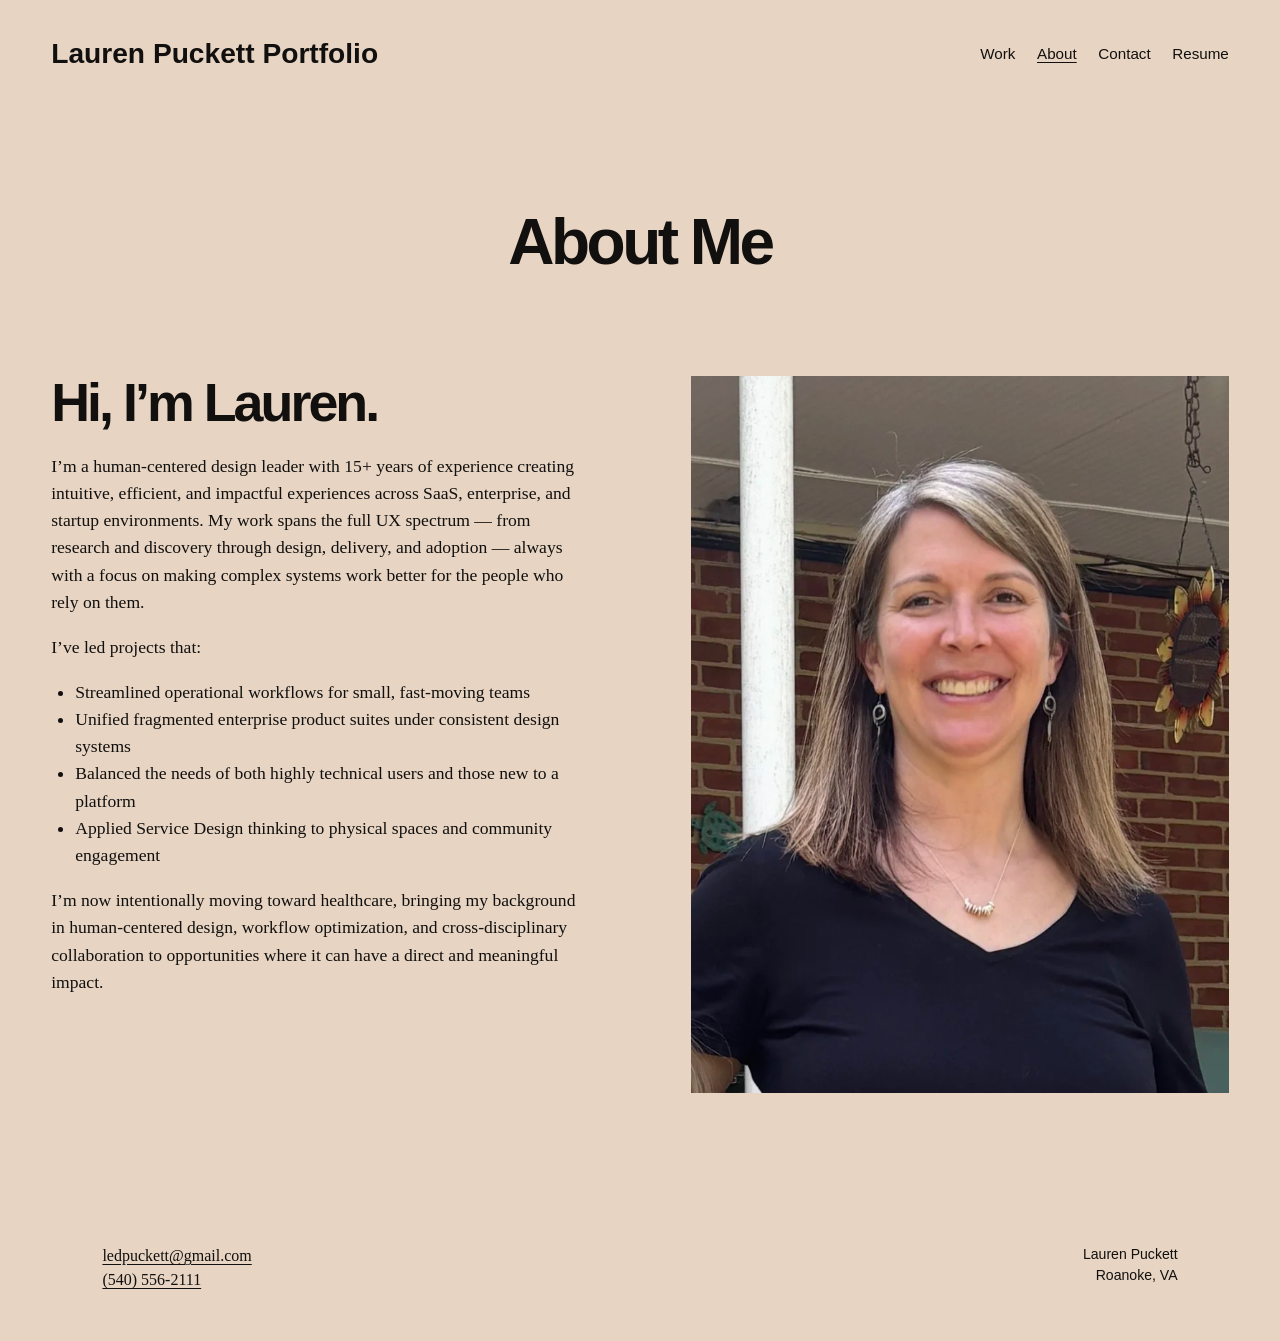
==== commit 2ae4e5e1: "Align static layouts with portfolio design" ====
--- a/static-site/about/index.html
+++ b/static-site/about/index.html
@@ -1 +1 @@
-<!doctype html><html lang="en"><head><meta charset="utf-8"><meta name="viewport" content="width=device-width, initial-scale=1"><meta name="site-base" content=".."><link rel="stylesheet" href="../site.css"><script defer src="../site.js"></script></head><body><div data-page="about"></div></body></html>
+<!doctype html><html lang="en"><head><meta charset="utf-8"><meta name="viewport" content="width=device-width, initial-scale=1"><meta name="site-base" content=".."><link rel="stylesheet" href="../site.css?v=visual-qa"><script defer src="../site.js?v=visual-qa"></script></head><body><div data-page="about"></div></body></html>
--- a/static-site/site.css
+++ b/static-site/site.css
@@ -14,14 +14,14 @@
 a { color: inherit; text-decoration-thickness: 1px; text-underline-offset: .18em; }
 img { display: block; max-width: 100%; }
 
-.site-header { display: flex; align-items: center; justify-content: space-between; gap: 2rem; padding: 2rem 4vw; font-family: var(--sans); }
+.site-header { display: flex; align-items: center; justify-content: space-between; gap: 2rem; padding: 2rem 4vw; background: var(--sand); font-family: var(--sans); }
 .brand { font-size: clamp(1.25rem, 2.2vw, 2rem); font-weight: 700; text-decoration: none; }
 .nav { display: flex; flex-wrap: wrap; justify-content: flex-end; gap: 1.35rem; font-size: .95rem; }
 .nav a { text-decoration: none; }
 .nav a[aria-current='page'] { text-decoration: underline; }
 .page { overflow: hidden; }
-.hero { background: var(--sand); padding: clamp(4rem, 10vw, 9rem) 8vw; }
-.hero h1 { max-width: 900px; margin: 0 auto; font: 700 clamp(3rem, 7vw, 6.8rem)/1.05 var(--sans); letter-spacing: -.06em; }
+.hero { background: var(--sand); padding: clamp(4rem, 8vw, 7rem) 8vw; }
+.hero h1 { max-width: 820px; margin: 0 auto; font: 700 clamp(3rem, 5.2vw, 5rem)/1.08 var(--sans); letter-spacing: -.06em; }
 .section { padding: clamp(4rem, 8vw, 8rem) 8vw; }
 .section--sand { background: var(--sand); }
 .eyebrow { margin: 0 0 1.25rem; font: 700 .86rem/1.2 var(--sans); letter-spacing: .04em; text-transform: uppercase; }
@@ -45,8 +45,34 @@
 .contact-card { display: grid; gap: 1rem; max-width: 720px; }
 .contact-card a { font-size: clamp(1.35rem, 3vw, 2rem); }
 .portrait { width: min(100%, 34rem); aspect-ratio: 3 / 4; object-fit: cover; }
-.case-hero { padding: clamp(4rem, 9vw, 8rem) 8vw 3rem; }
-.case-hero p { max-width: 780px; font-size: 1.25rem; }
+.work-page { min-height: 100vh; padding: clamp(5rem, 9vw, 9rem) 4vw; }
+.work-title { margin: 0 auto clamp(4rem, 8vw, 7rem); text-align: center; font: 700 clamp(3rem, 5.3vw, 5.4rem)/1 var(--sans); letter-spacing: -.06em; }
+.work-list { display: grid; gap: 4rem; max-width: 1330px; margin: 0 auto; }
+.showcase { display: grid; grid-template-columns: .85fr 1.15fr; min-height: 36rem; }
+.showcase:nth-child(even) { grid-template-columns: 1.15fr .85fr; }
+.showcase:nth-child(even) img { order: 2; }
+.showcase img { width: 100%; height: 100%; object-fit: cover; }
+.showcase-copy { display: grid; align-content: center; gap: 1.6rem; padding: clamp(2rem, 4.5vw, 5rem); color: var(--sand); background: #050505; }
+.showcase-copy h2 { margin: 0; font: 700 clamp(2rem, 3.7vw, 4rem)/1.06 var(--sans); letter-spacing: -.055em; }
+.showcase-copy p { margin: 0; font-size: 1.12rem; }
+.showcase-copy .project-role { font-weight: 700; }
+.showcase-copy .button { padding: 0; color: inherit; background: none; font-family: var(--serif); font-size: 1.1rem; text-decoration: underline; }
+.about-page { min-height: 100vh; padding: clamp(5rem, 8vw, 8rem) 4vw; }
+.about-title { margin: 0 0 clamp(4rem, 8vw, 7rem); text-align: center; font: 700 clamp(3rem, 5vw, 5rem)/1 var(--sans); letter-spacing: -.055em; }
+.about-layout { display: grid; grid-template-columns: 1fr 1fr; align-items: start; gap: clamp(3rem, 8vw, 9rem); max-width: 1360px; margin: 0 auto; }
+.about-copy h2 { margin: 0 0 1.4rem; font: 700 clamp(2.2rem, 4.2vw, 4.2rem)/1 var(--sans); letter-spacing: -.055em; }
+.about-copy p, .about-copy li { font-size: 1.1rem; }
+.about-copy ul { padding-left: 1.5rem; }
+.about-layout .portrait { width: 100%; max-width: none; }
+.contact-page { display: grid; grid-template-columns: 1fr 1fr; align-items: center; gap: clamp(3rem, 8vw, 9rem); min-height: calc(100vh - 7rem); padding: clamp(5rem, 9vw, 9rem) 4vw; background: var(--sand); }
+.contact-page img { width: 100%; max-width: 39rem; }
+.contact-page h1 { margin: 0 0 2rem; font: 700 clamp(3rem, 5vw, 5rem)/1 var(--sans); letter-spacing: -.055em; }
+.contact-page .contact-card { font-size: 1.15rem; }
+.contact-page .contact-card a { font-size: 1.1rem; }
+.case-hero { padding: clamp(5rem, 9vw, 8rem) 8vw 4rem; background: var(--paper); text-align: center; }
+.case-hero .display { max-width: 980px; margin: 0 auto; font-size: clamp(2.5rem, 4.4vw, 4.5rem); }
+.case-hero p { max-width: 1180px; margin: 2.2rem auto 0; font-size: 1.2rem; }
+.case-hero .case-role { margin-top: 1.2rem; font-size: 1.12rem; font-style: italic; }
 .case-section { display: grid; grid-template-columns: minmax(12rem, .6fr) minmax(0, 1.4fr); gap: 3rem; padding: 4.5rem 8vw; border-top: 1px solid var(--line); }
 .case-section h2 { margin: 0; font: 700 clamp(1.6rem, 3vw, 2.8rem)/1.05 var(--sans); letter-spacing: -.04em; }
 .case-section p, .case-section li { font-size: 1.1rem; }
@@ -63,6 +89,9 @@
   .hero, .section, .case-hero, .case-section { padding-left: 6vw; padding-right: 6vw; }
   .split, .case-section { grid-template-columns: 1fr; gap: 1.5rem; }
   .grid { grid-template-columns: 1fr; }
+  .showcase, .showcase:nth-child(even), .about-layout, .contact-page { grid-template-columns: 1fr; }
+  .showcase:nth-child(even) img { order: initial; }
+  .showcase { min-height: 0; }
   .case-image { grid-column: auto; }
   .footer { grid-template-columns: 1fr; padding: 2.5rem 6vw; }
   .footer .meta { text-align: left; }
